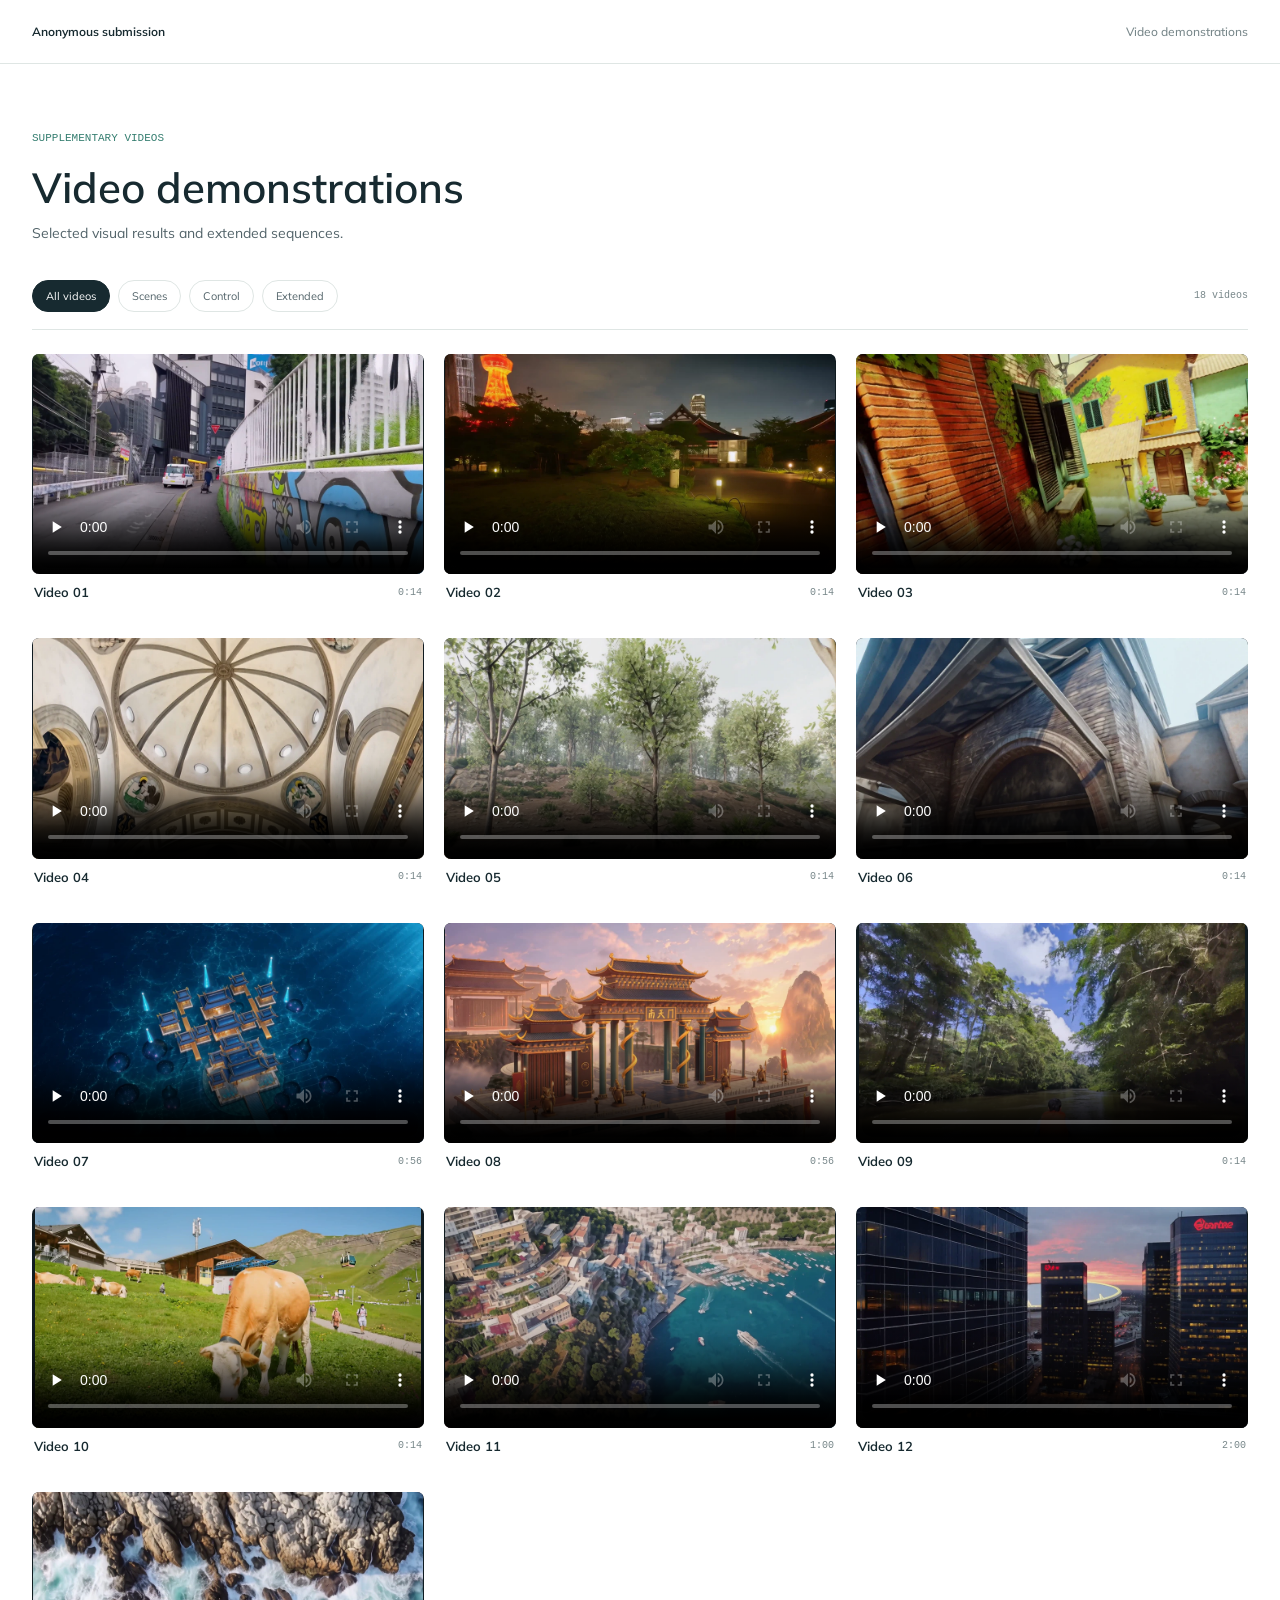
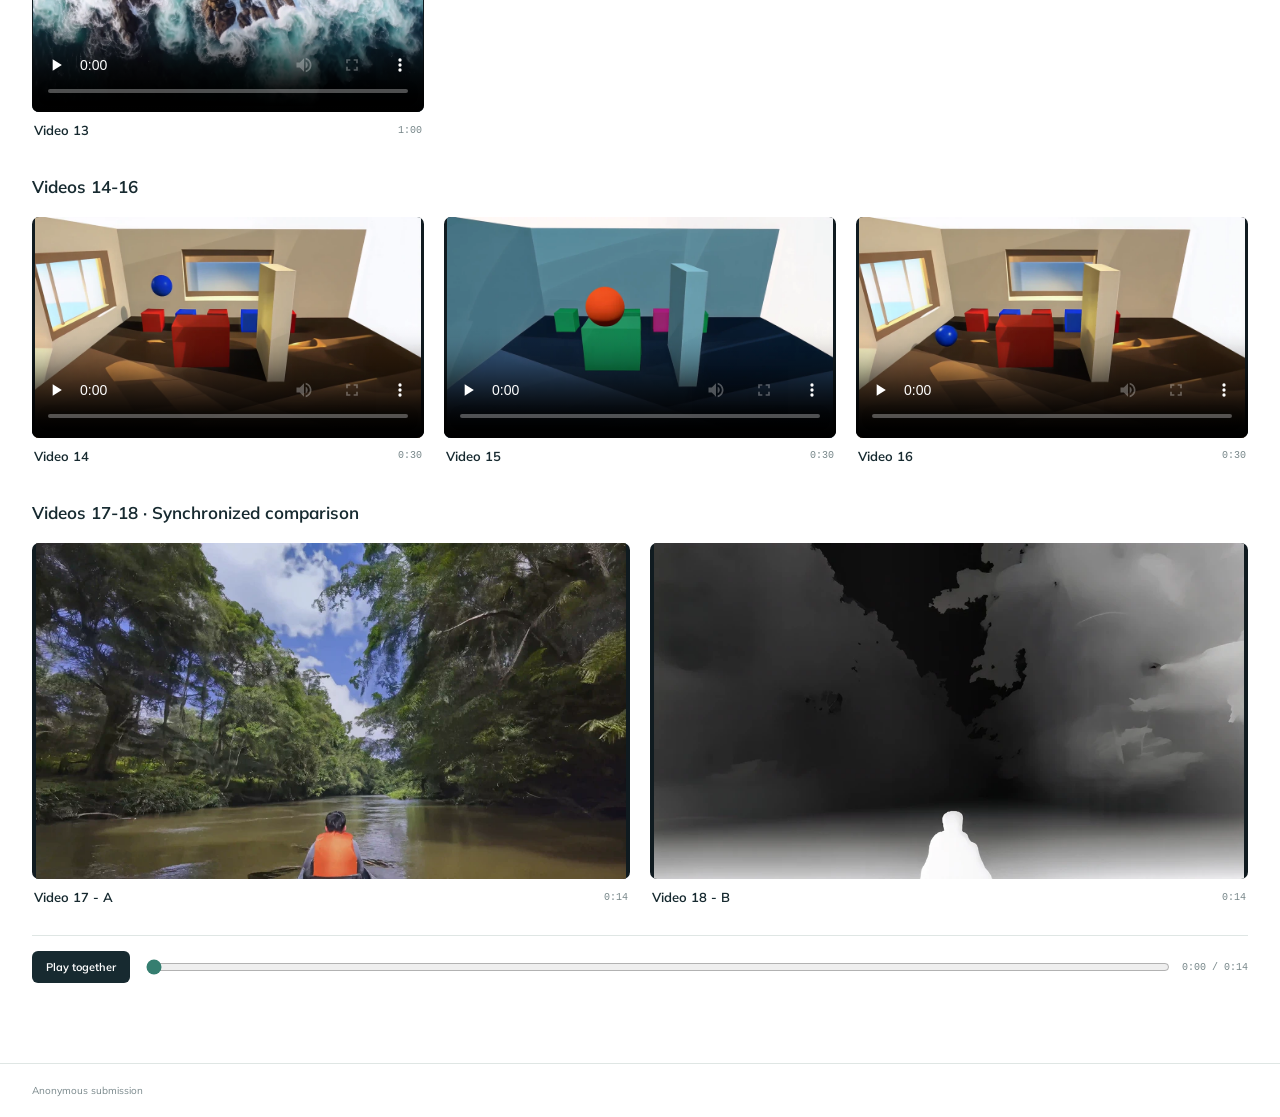
==== index.html @ d87bc10d "Add anonymous supplementary video page" ====
<!doctype html>
<html lang="en">
<head>
  <meta charset="utf-8">
  <meta name="viewport" content="width=device-width, initial-scale=1">
  <meta name="theme-color" content="#101b20">
  <meta name="description" content="Anonymous video demonstrations.">
  <meta property="og:title" content="Anonymous Video Demonstrations">
  <meta property="og:description" content="Video demonstrations.">
  <meta property="og:type" content="website">
  <meta name="robots" content="noindex, nofollow">
  <title>Anonymous Video Demonstrations</title>
  <link rel="stylesheet" href="anonymous.css">
  <script src="anonymous-media.js" defer></script>
  <script src="anonymous.js" defer></script>
</head>
<body class="anonymous-page">
  <header class="anonymous-header"><div class="anonymous-container"><span>Anonymous submission</span><span>Video demonstrations</span></div></header>
  <main class="anonymous-container">
    <section class="anonymous-intro" aria-labelledby="anonymous-title">
      <p class="eyebrow">Supplementary videos</p>
      <h1 id="anonymous-title">Video demonstrations</h1>
      <p>Selected visual results and extended sequences.</p>
    </section>
    <div class="anonymous-toolbar"><div class="anonymous-filters" role="group" aria-label="Filter videos">
      <button class="anonymous-filter active" data-filter="all" aria-pressed="true">All videos</button>
      <button class="anonymous-filter" data-filter="scenes" aria-pressed="false">Scenes</button>
      <button class="anonymous-filter" data-filter="control" aria-pressed="false">Control</button>
      <button class="anonymous-filter" data-filter="extended" aria-pressed="false">Extended</button>
    </div><span id="anonymous-count" aria-live="polite"></span></div>
    <section class="anonymous-grid" id="anonymous-grid" aria-label="Video demonstrations"></section>
  </main>
  <footer class="anonymous-footer"><div class="anonymous-container">Anonymous submission</div></footer>
</body>
</html>
---- anonymous.css ----
@font-face{font-family:PageSans;src:url("assets/fonts/mulish-latin.woff2") format("woff2");font-weight:400 900;font-display:swap}
:root{font-family:PageSans,"Segoe UI",sans-serif;color:#172a30;background:#fff;font-synthesis:none;--ink:#172a30;--body:#526369;--muted:#78878a;--line:#dfe6e4;--teal:#357e70;--night:#101b20}
*{box-sizing:border-box}html{scroll-behavior:smooth}body{margin:0;-webkit-font-smoothing:antialiased}button,input{font:inherit}button{cursor:pointer}button:focus-visible,input:focus-visible,video:focus-visible{outline:3px solid #3f9b8b;outline-offset:3px}[hidden]{display:none!important}
.anonymous-container{width:min(1280px,calc(100% - 64px));margin-inline:auto}.anonymous-header{height:64px;border-bottom:1px solid var(--line);display:flex;align-items:center;font-size:12px;font-weight:650}.anonymous-header .anonymous-container{display:flex;justify-content:space-between;gap:20px}.anonymous-header span:last-child{color:var(--muted);font-weight:500}.anonymous-intro{padding:66px 0 38px}.anonymous-intro>p:first-child{font:500 11px/1.5 ui-monospace,monospace;text-transform:uppercase;color:var(--teal);margin:0 0 17px}.anonymous-intro h1{font-size:42px;font-weight:600;line-height:1.15;margin:0}.anonymous-intro>p:last-child{color:var(--body);font-size:14px;margin:12px 0 0}.anonymous-toolbar{display:flex;align-items:center;justify-content:space-between;gap:20px;border-bottom:1px solid var(--line);padding-bottom:17px;margin-bottom:24px}.anonymous-filters{display:flex;gap:8px;flex-wrap:wrap}.anonymous-filter{padding:8px 13px;background:transparent;border:1px solid var(--line);border-radius:24px;color:var(--body);font-size:11px}.anonymous-filter.active{background:var(--ink);border-color:var(--ink);color:#fff}.anonymous-toolbar>span{font:10px ui-monospace,monospace;color:var(--muted);white-space:nowrap}
.anonymous-grid{display:grid;grid-template-columns:repeat(3,minmax(0,1fr));gap:28px 20px;padding-bottom:80px}.anonymous-video{min-width:0}.anonymous-video video{display:block;width:100%;aspect-ratio:16/9;object-fit:contain;background:var(--night);border-radius:7px}.anonymous-caption{display:flex;align-items:center;justify-content:space-between;gap:12px;padding:10px 2px}.anonymous-caption h2{font-size:13px;font-weight:650;margin:0}.anonymous-caption span,.anonymous-sync-time{font:10px ui-monospace,monospace;color:var(--muted)}.anonymous-group{grid-column:1/-1;display:grid;gap:20px}.anonymous-group-engine{grid-template-columns:repeat(3,minmax(0,1fr))}.anonymous-group-comparison{grid-template-columns:repeat(2,minmax(0,1fr))}.anonymous-group-title{grid-column:1/-1;font-size:17px;font-weight:650;margin:0}.anonymous-sync-controls{grid-column:1/-1;display:grid;grid-template-columns:auto minmax(120px,1fr) auto;align-items:center;gap:14px;border-top:1px solid var(--line);padding-top:15px}.anonymous-sync-toggle{background:var(--ink);color:#fff;border:0;border-radius:6px;padding:9px 14px;font-size:11px;font-weight:650}.anonymous-sync-controls input{width:100%;accent-color:var(--teal)}.anonymous-sync-time{white-space:nowrap}.anonymous-footer{border-top:1px solid var(--line);padding:20px 0;color:var(--muted);font-size:10px}
@media(max-width:800px){.anonymous-grid{grid-template-columns:repeat(2,minmax(0,1fr))}}
@media(max-width:600px){.anonymous-container{width:calc(100% - 40px)}.anonymous-intro{padding:48px 0 28px}.anonymous-intro h1{font-size:34px}.anonymous-toolbar{align-items:flex-start;flex-direction:column;gap:12px}.anonymous-grid{grid-template-columns:1fr;gap:21px;padding-bottom:55px}.anonymous-group-engine,.anonymous-group-comparison{grid-template-columns:1fr;gap:21px}.anonymous-sync-controls{grid-template-columns:auto 1fr;gap:10px}.anonymous-sync-controls input{grid-column:1/-1;grid-row:2}.anonymous-sync-time{justify-self:end}.anonymous-header{font-size:10px}}
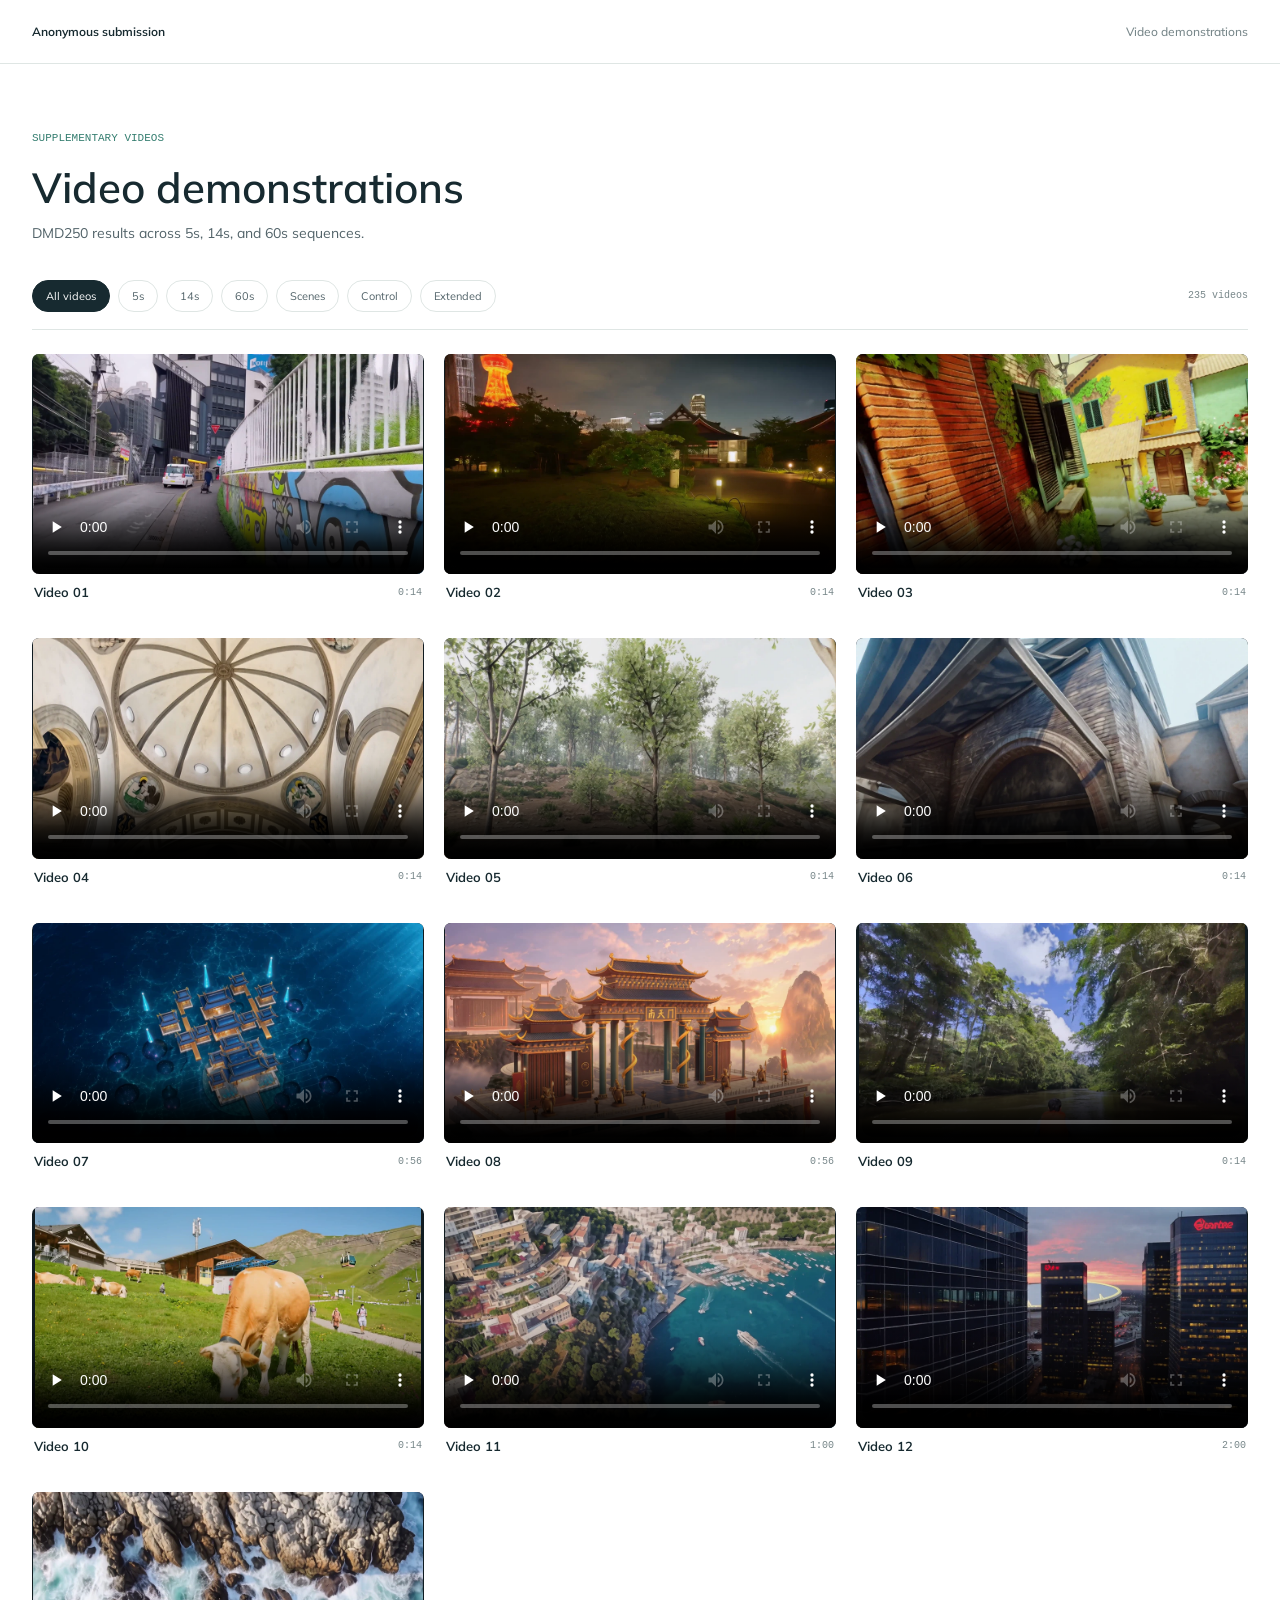
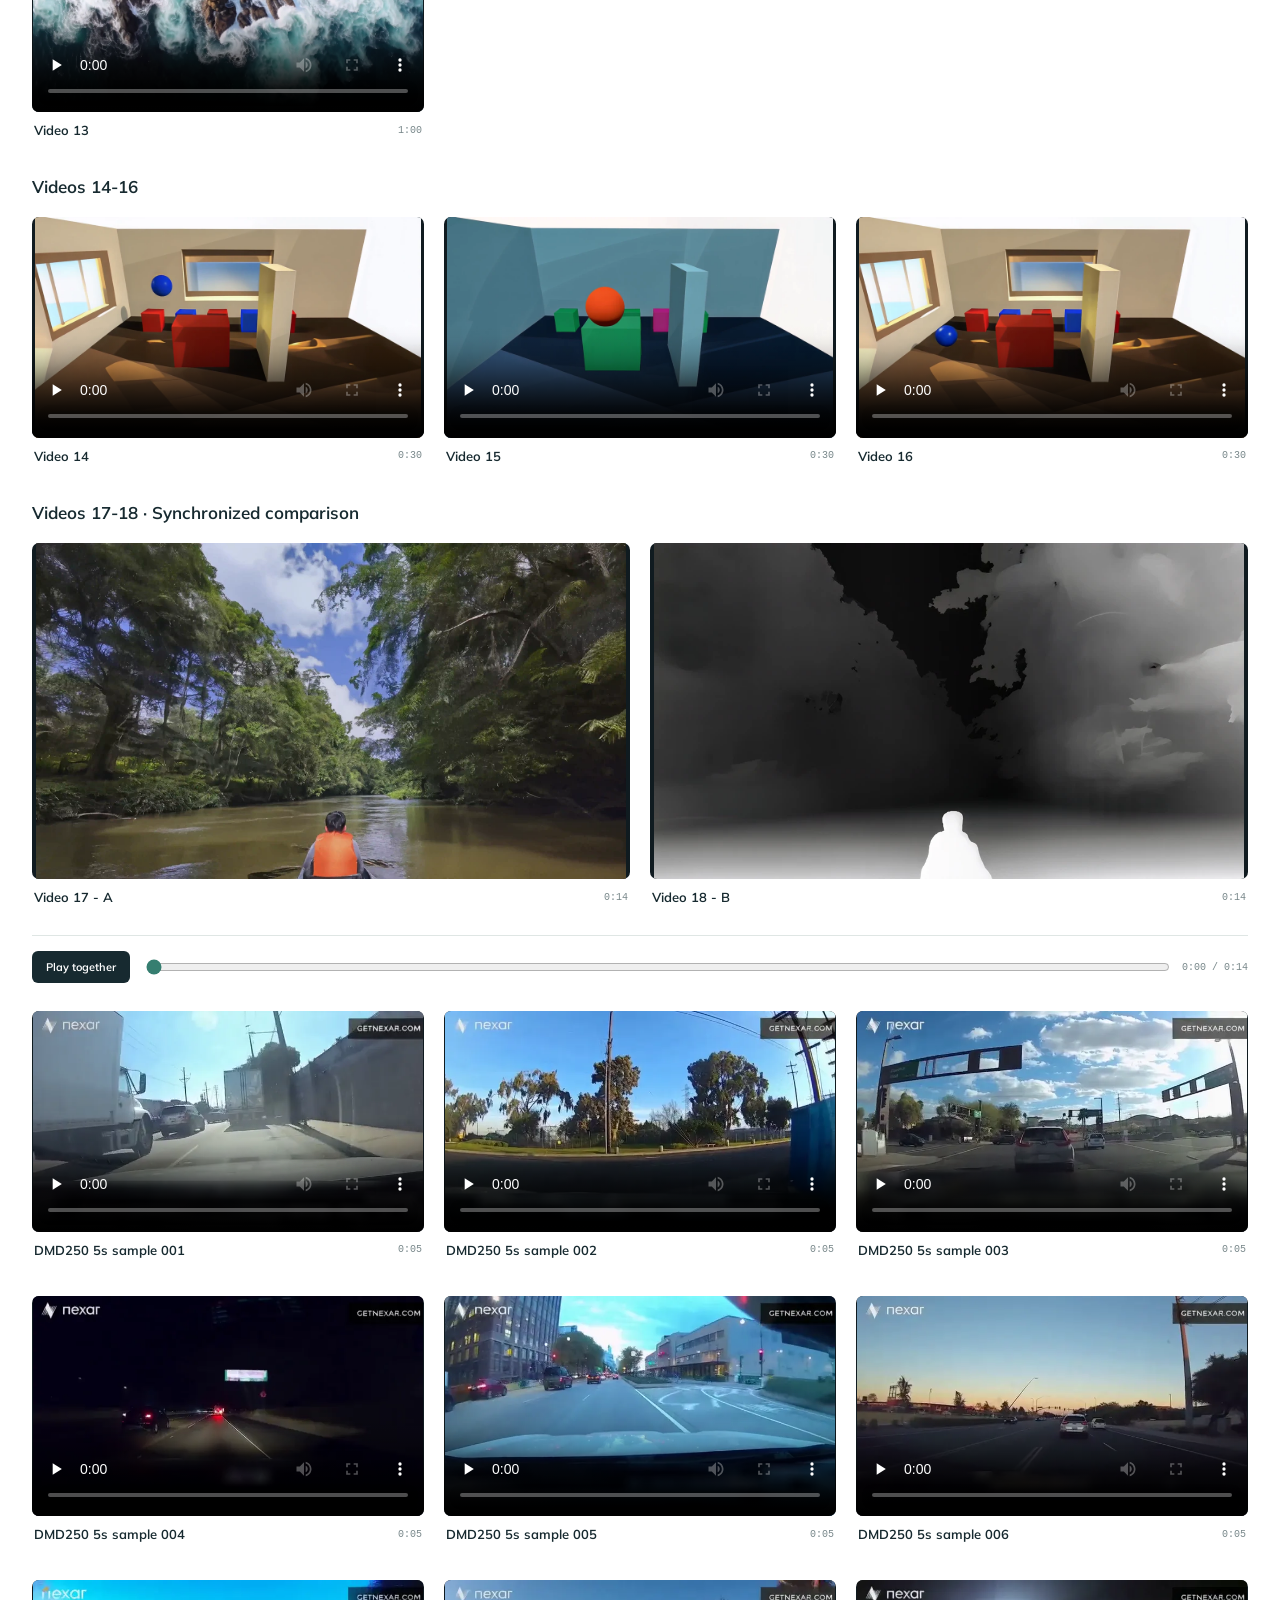
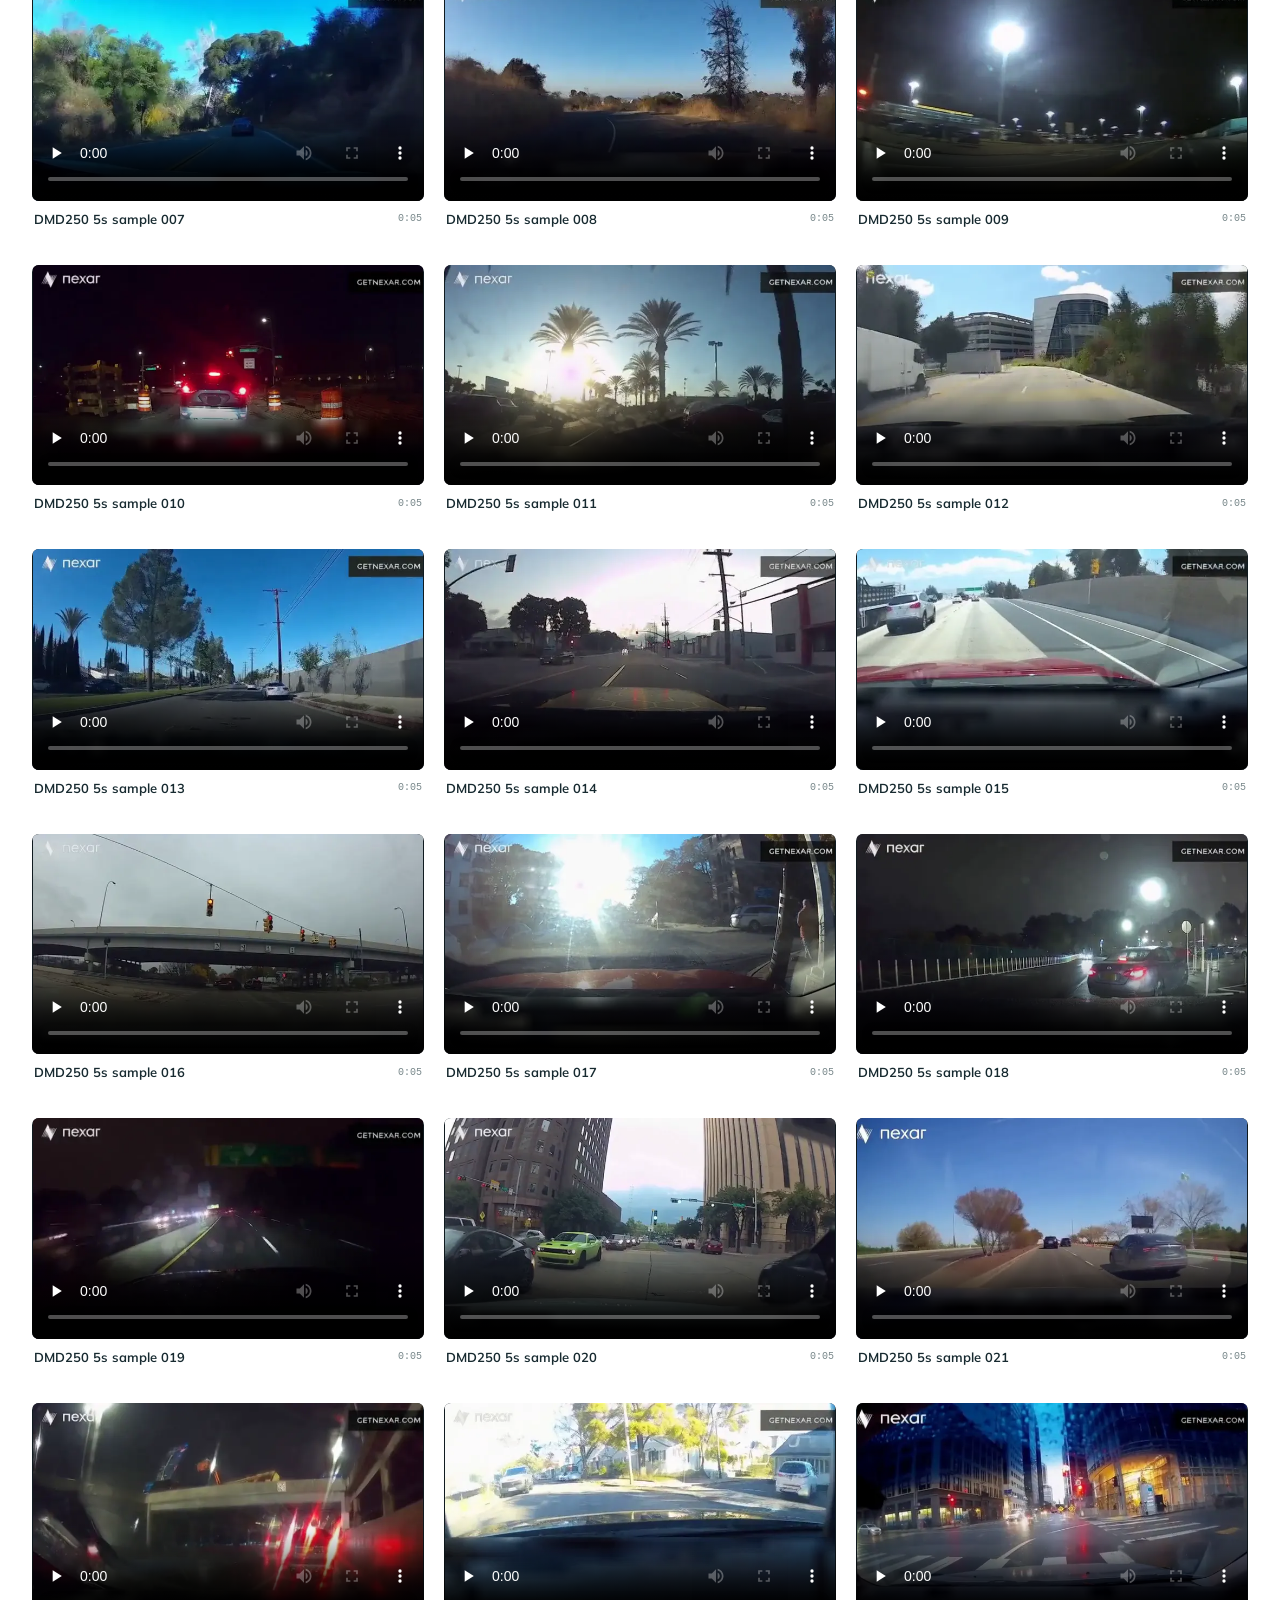
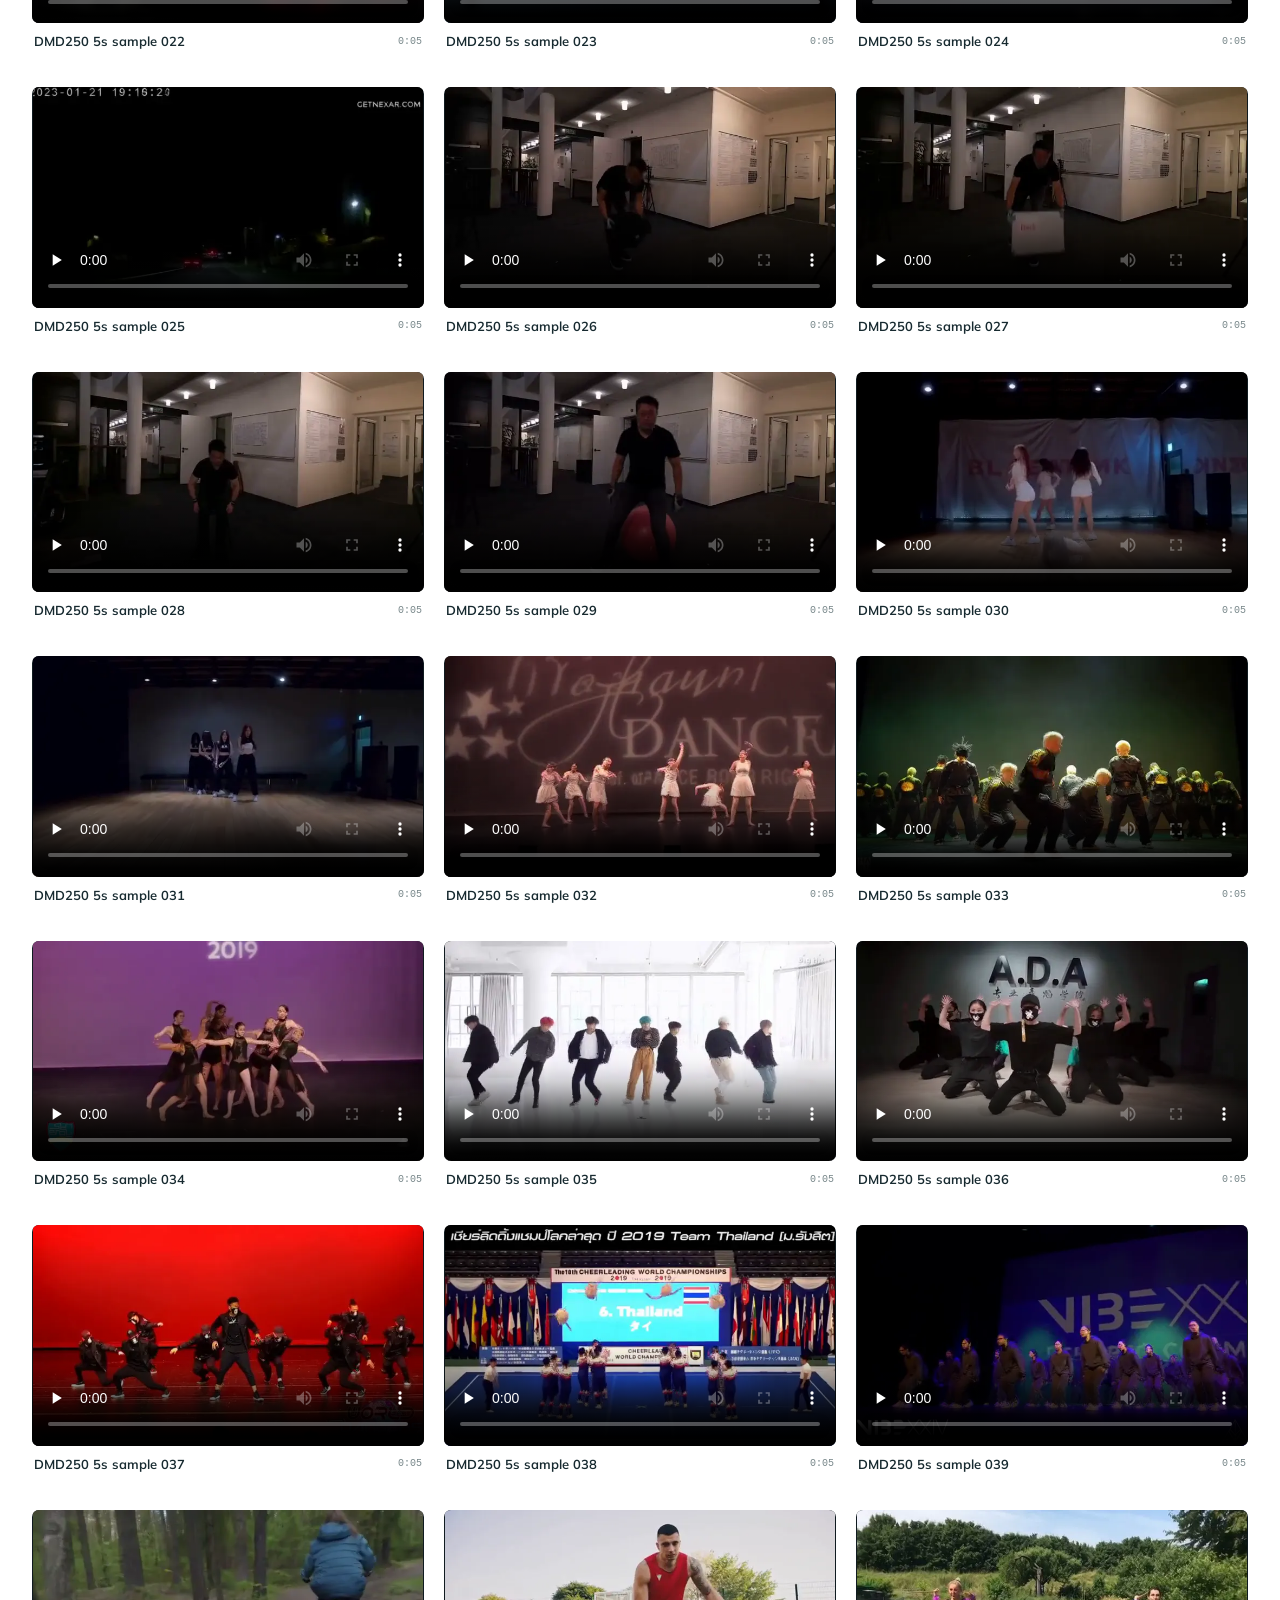
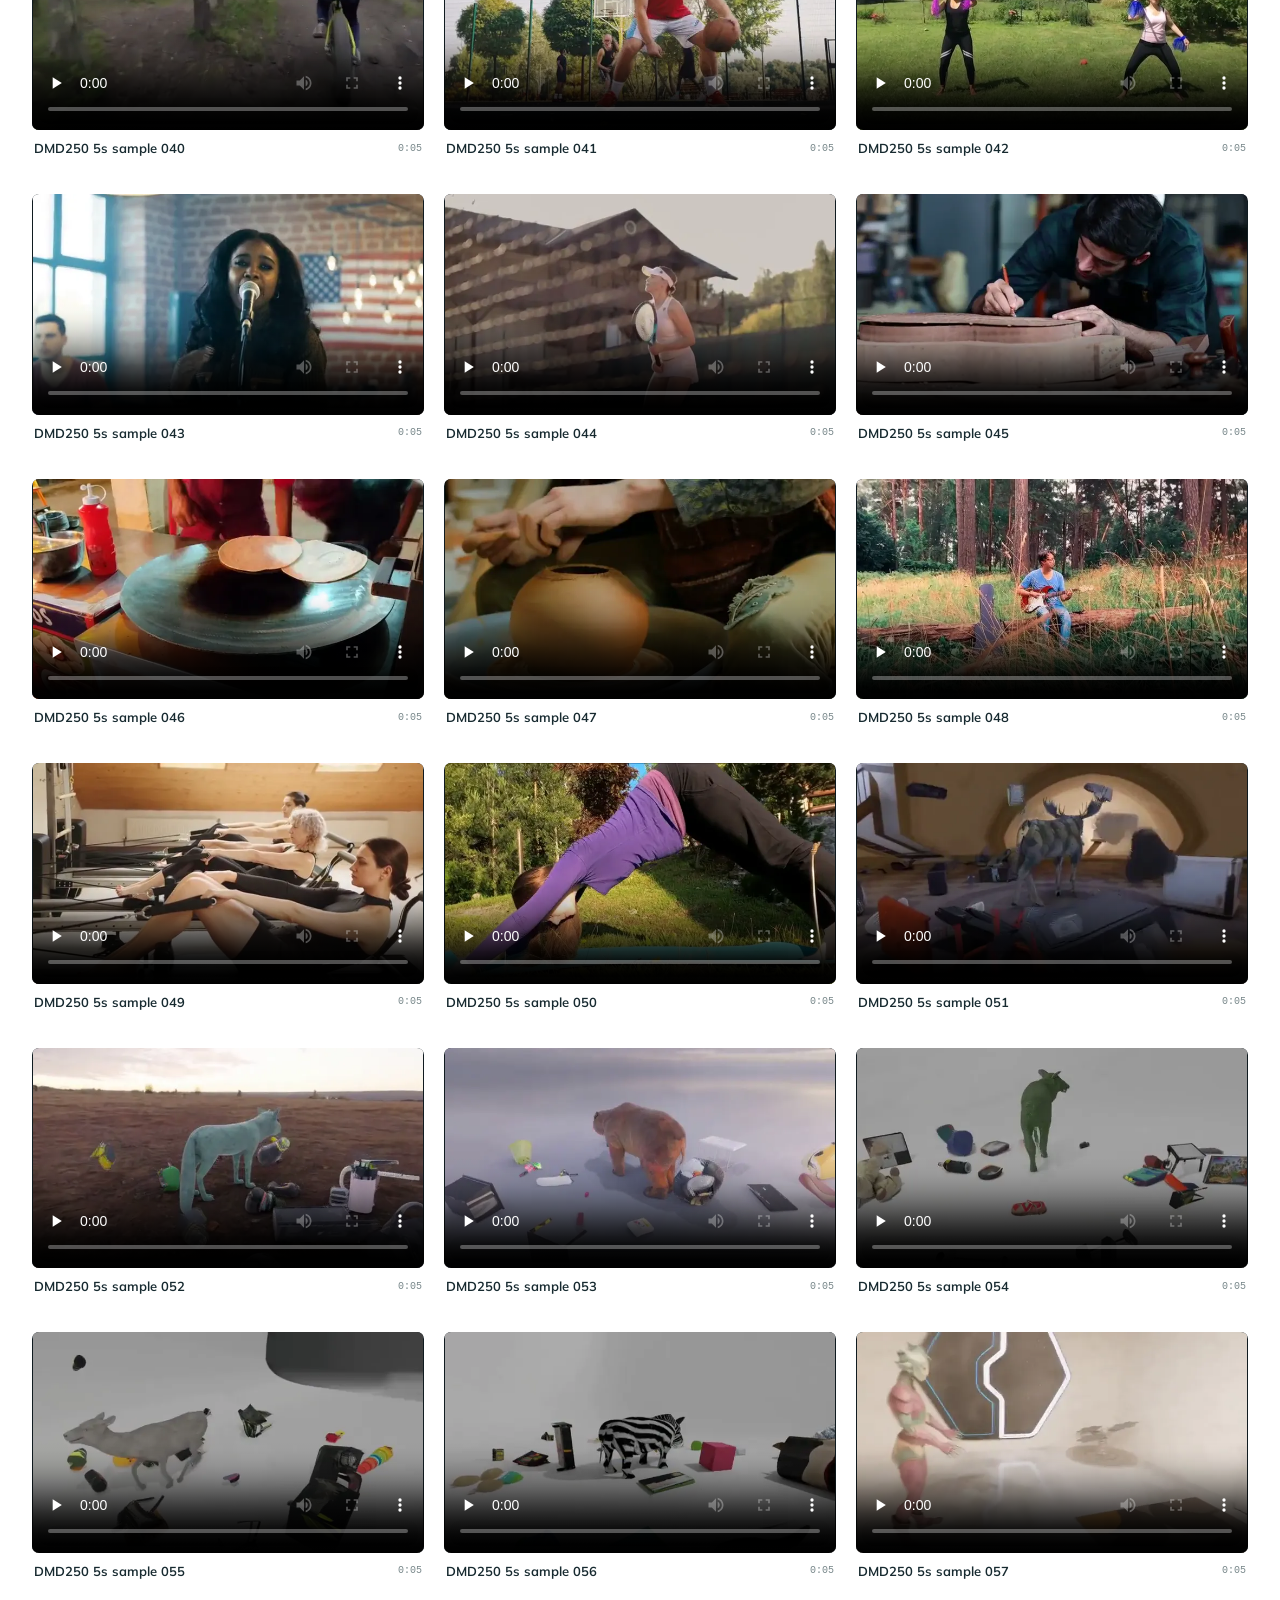
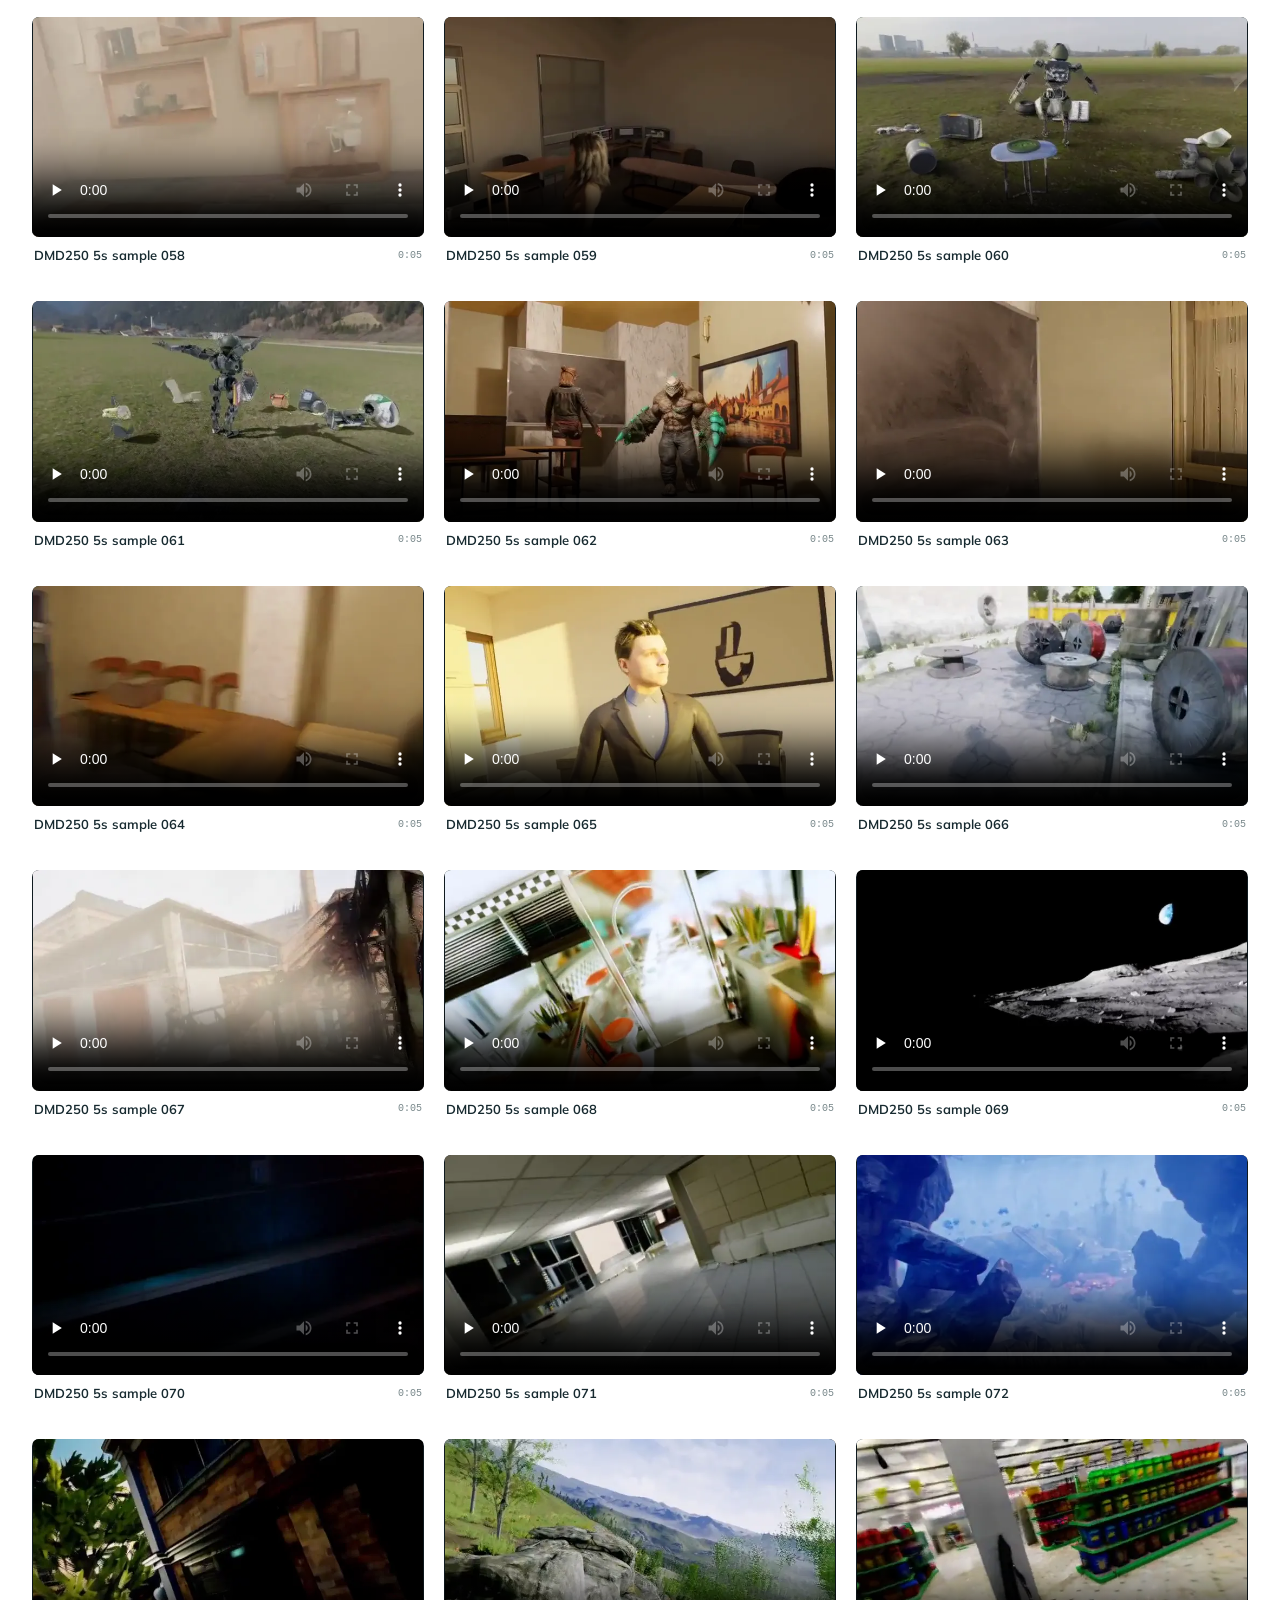
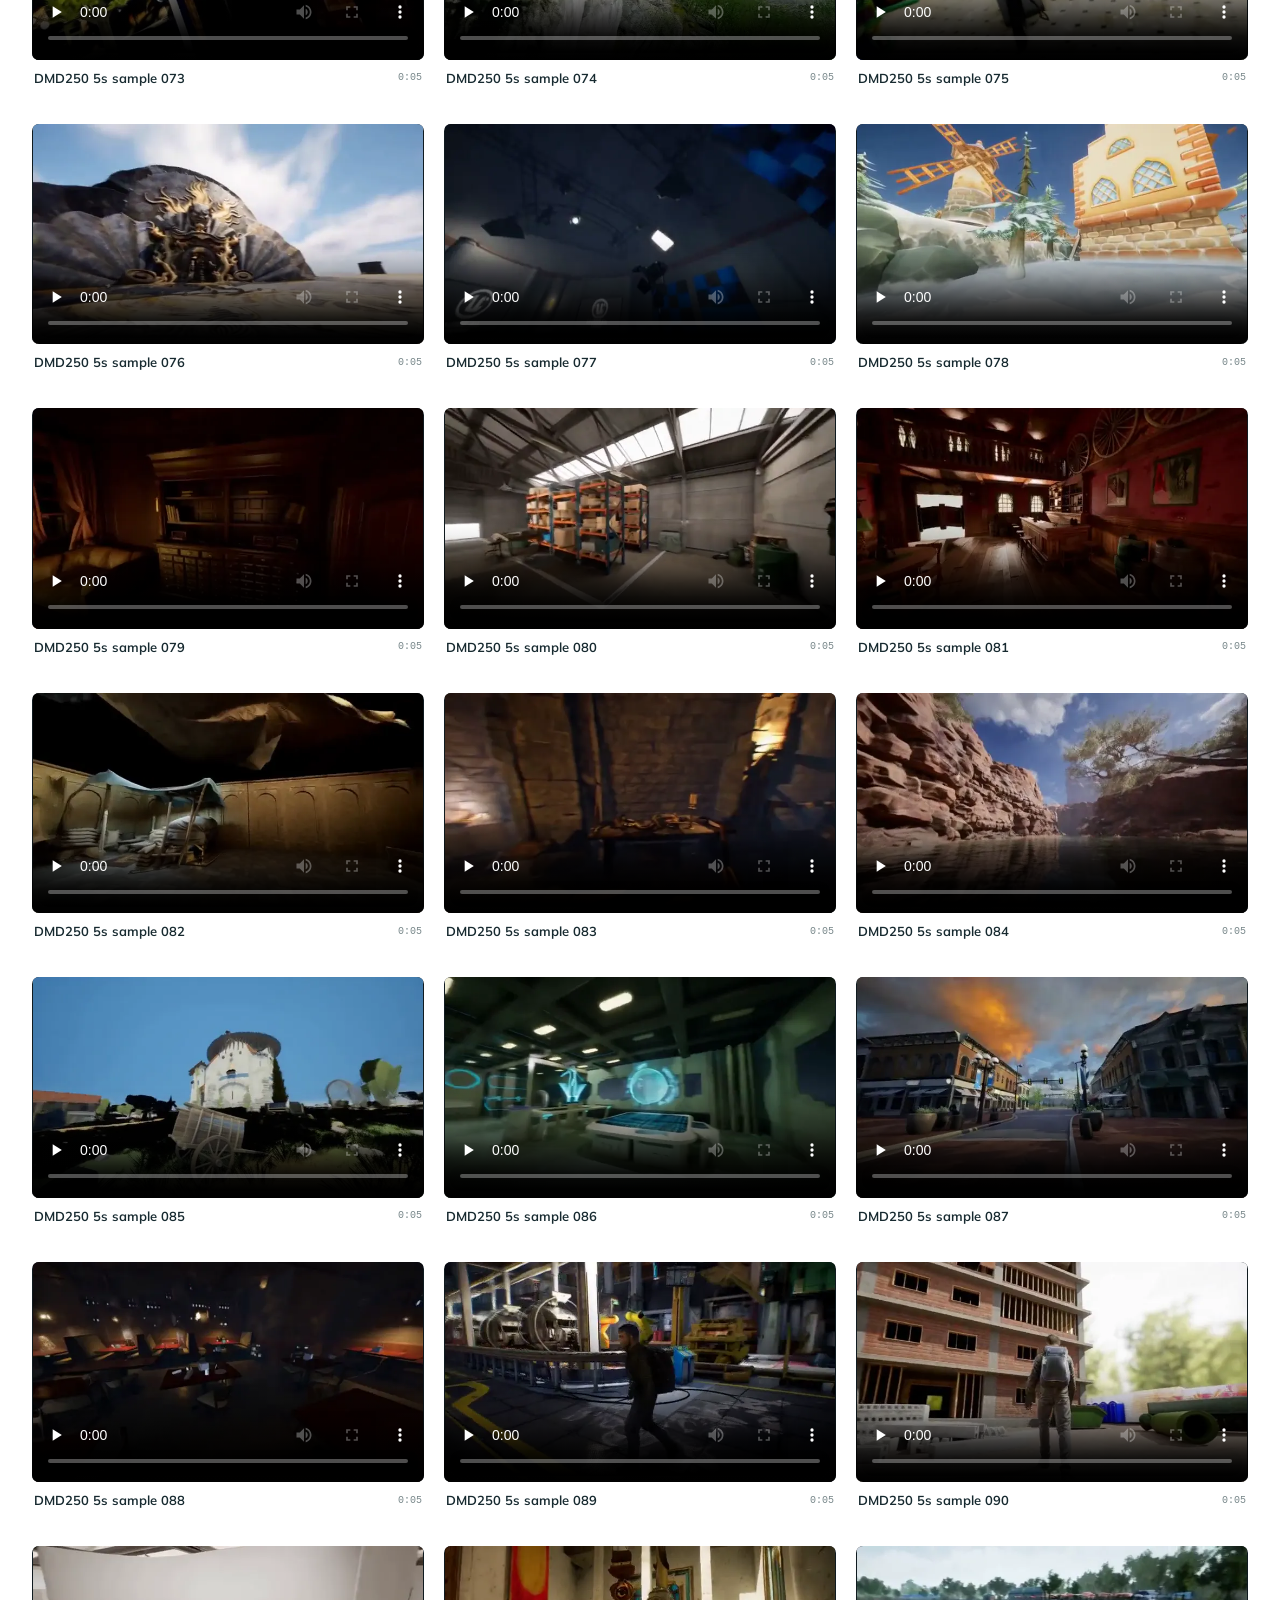
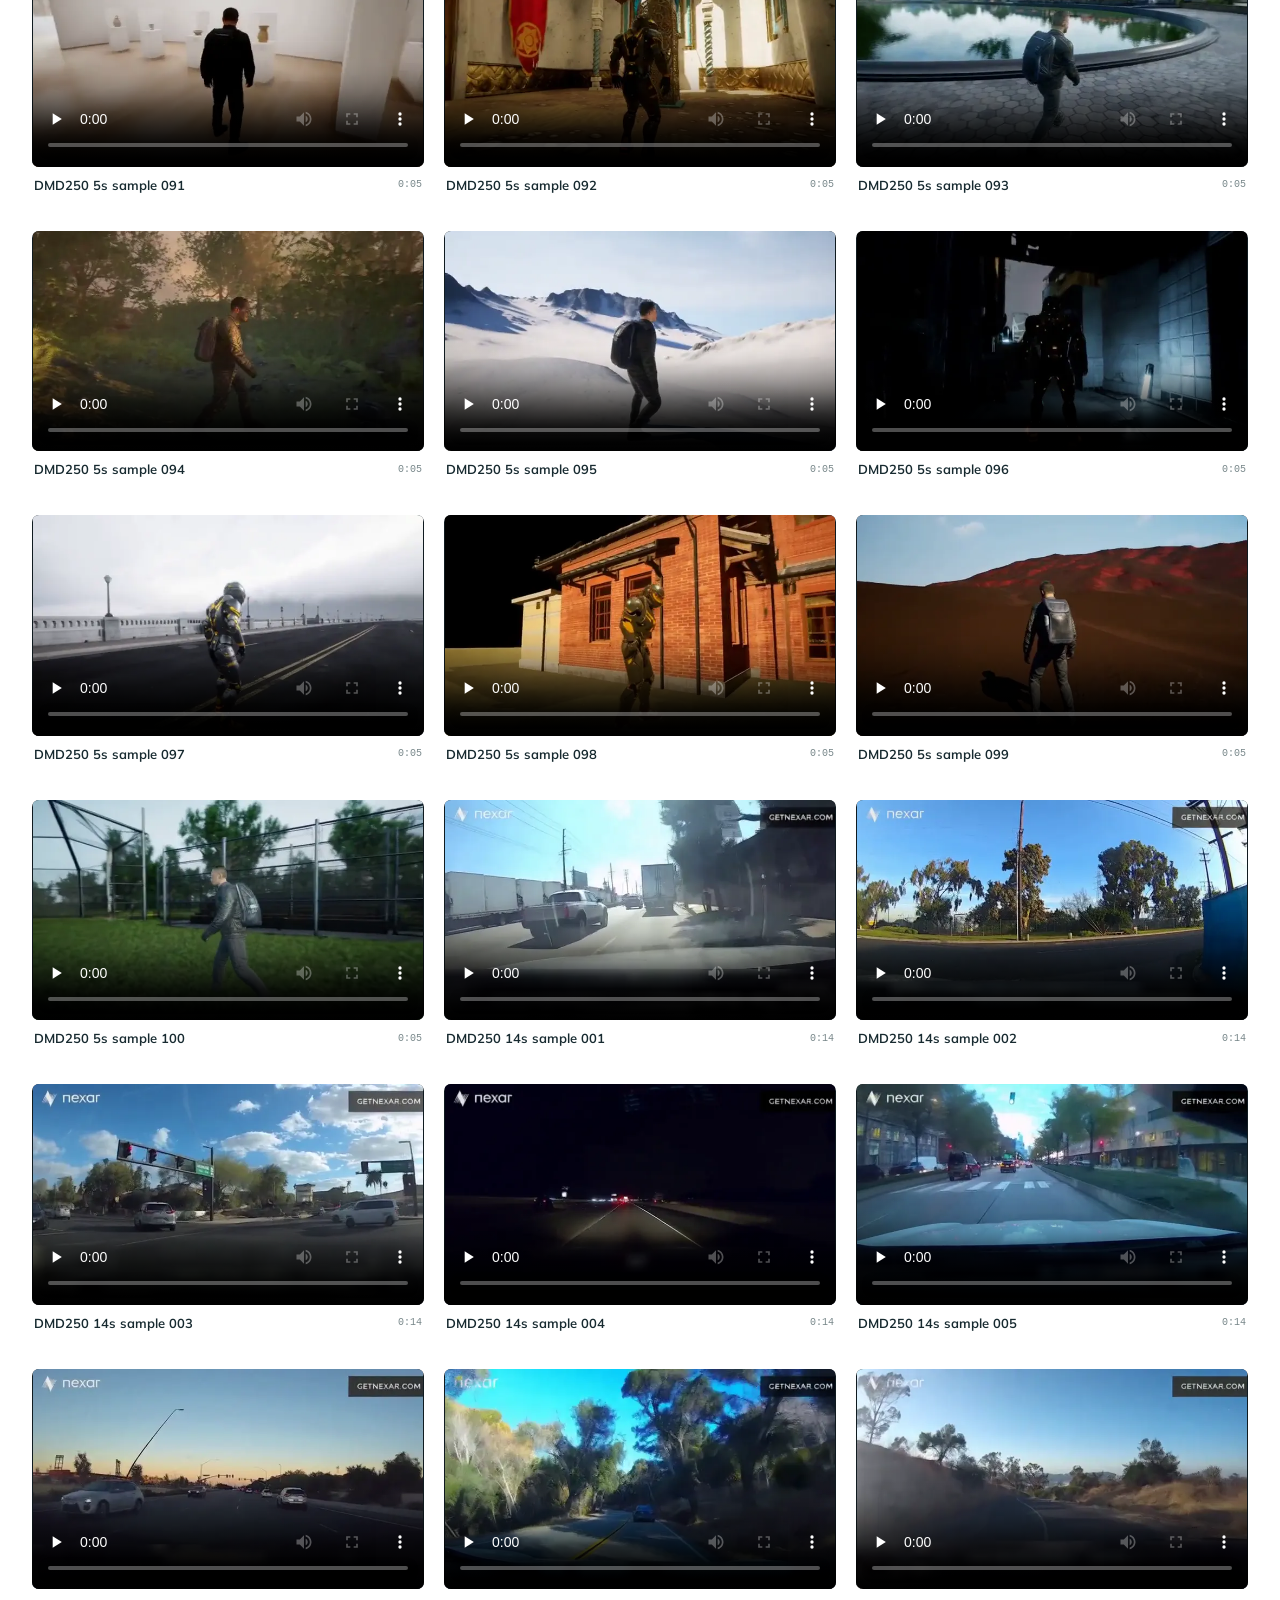
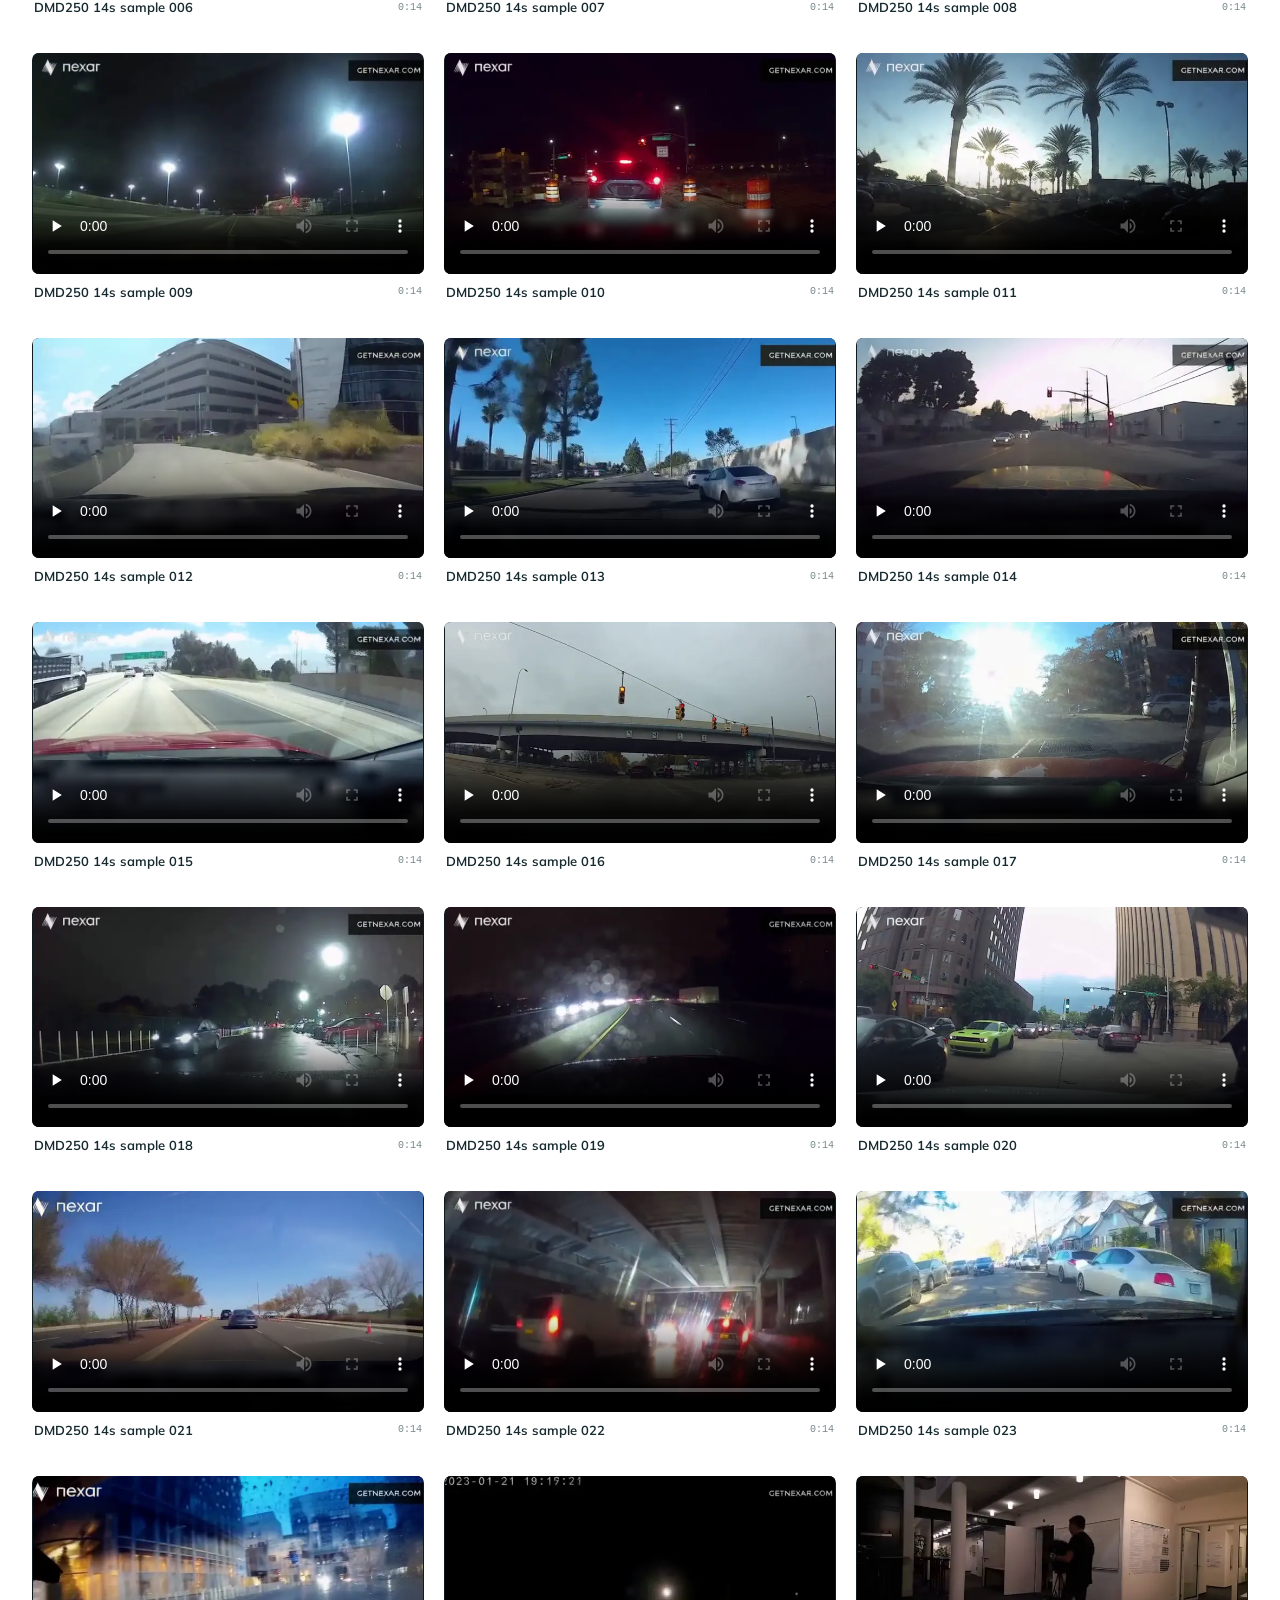
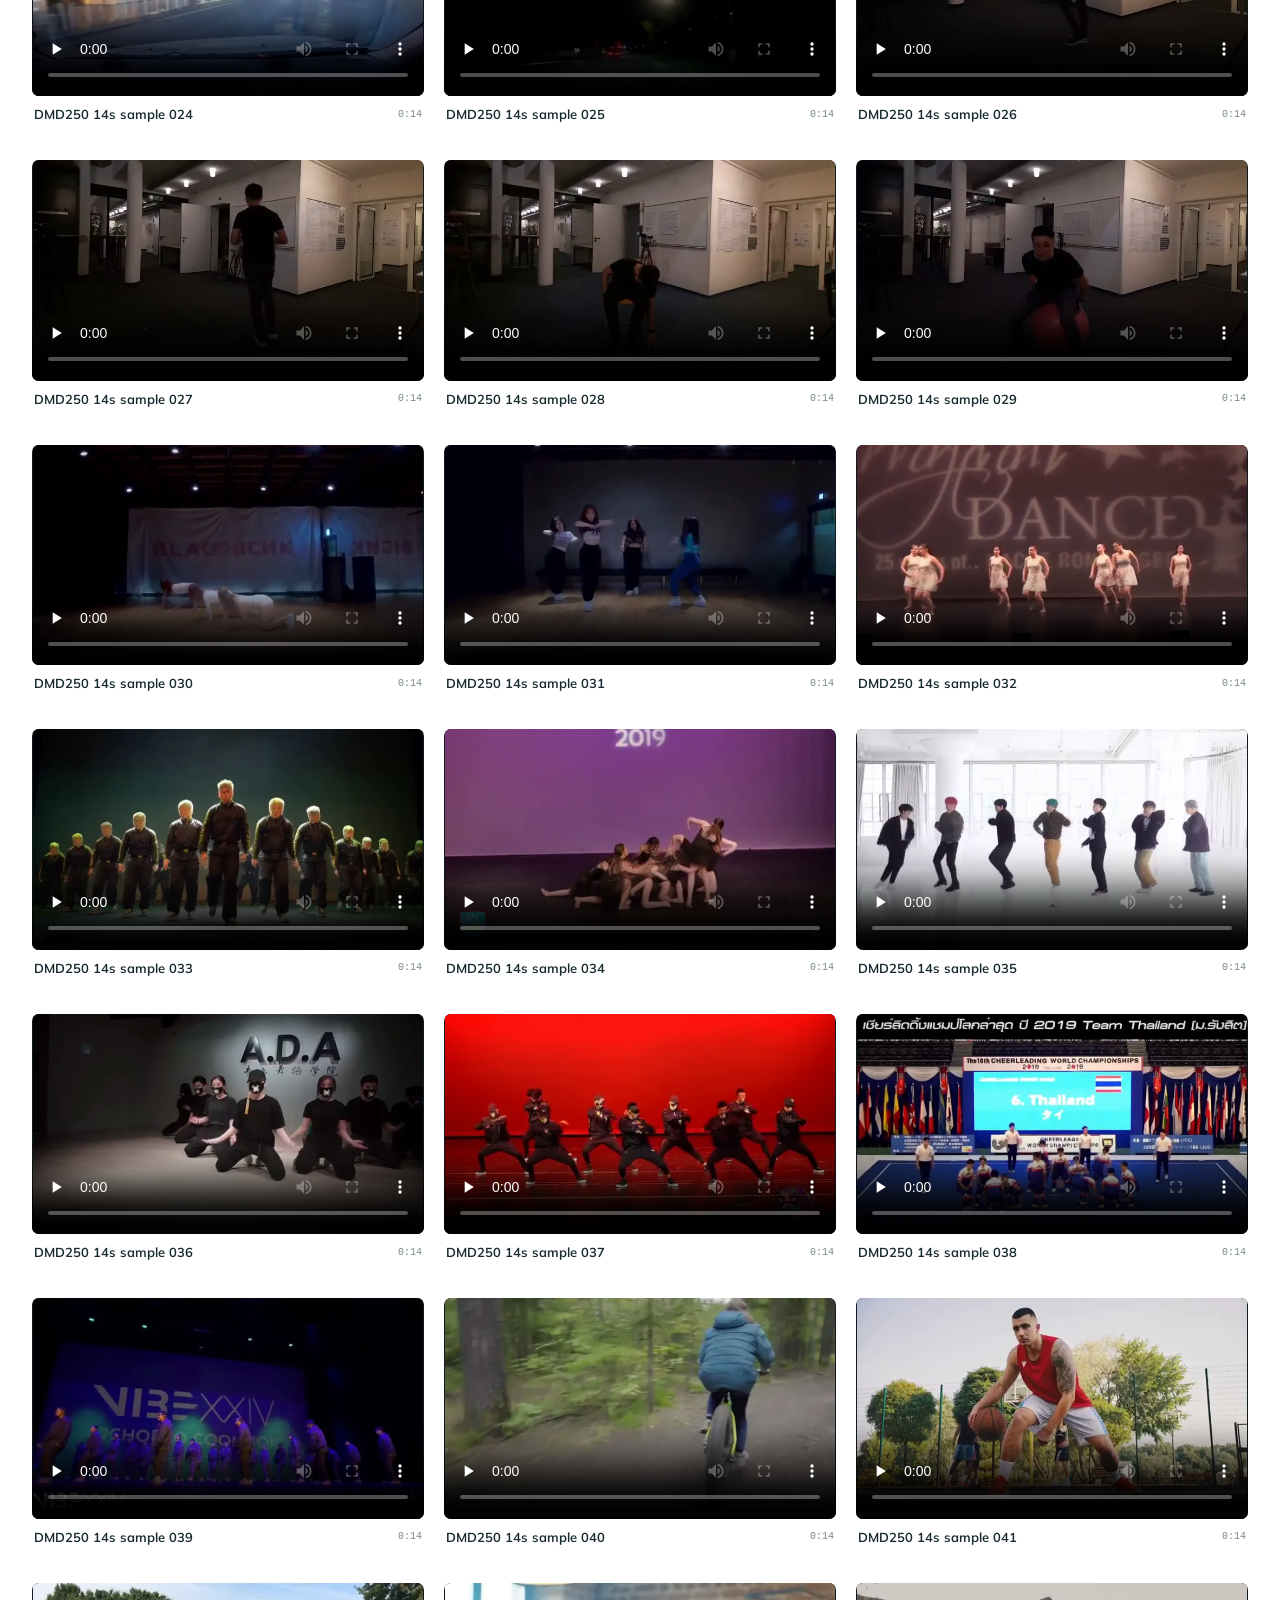
==== commit d50ece6f: "Add DMD250 results to anonymous gallery" ====
--- a/index.html
+++ b/index.html
@@ -4,14 +4,15 @@
   <meta charset="utf-8">
   <meta name="viewport" content="width=device-width, initial-scale=1">
   <meta name="theme-color" content="#101b20">
-  <meta name="description" content="Anonymous video demonstrations.">
+  <meta name="description" content="Anonymous DMD250 video results at 5, 14, and 60 seconds.">
   <meta property="og:title" content="Anonymous Video Demonstrations">
-  <meta property="og:description" content="Video demonstrations.">
+  <meta property="og:description" content="DMD250 results across short and long video sequences.">
   <meta property="og:type" content="website">
   <meta name="robots" content="noindex, nofollow">
   <title>Anonymous Video Demonstrations</title>
   <link rel="stylesheet" href="anonymous.css">
   <script src="anonymous-media.js" defer></script>
+  <script src="anonymous-dmd250-media.js" defer></script>
   <script src="anonymous.js" defer></script>
 </head>
 <body class="anonymous-page">
@@ -20,10 +21,13 @@
     <section class="anonymous-intro" aria-labelledby="anonymous-title">
       <p class="eyebrow">Supplementary videos</p>
       <h1 id="anonymous-title">Video demonstrations</h1>
-      <p>Selected visual results and extended sequences.</p>
+      <p>DMD250 results across 5s, 14s, and 60s sequences.</p>
     </section>
     <div class="anonymous-toolbar"><div class="anonymous-filters" role="group" aria-label="Filter videos">
       <button class="anonymous-filter active" data-filter="all" aria-pressed="true">All videos</button>
+      <button class="anonymous-filter" data-filter="5s" aria-pressed="false">5s</button>
+      <button class="anonymous-filter" data-filter="14s" aria-pressed="false">14s</button>
+      <button class="anonymous-filter" data-filter="60s" aria-pressed="false">60s</button>
       <button class="anonymous-filter" data-filter="scenes" aria-pressed="false">Scenes</button>
       <button class="anonymous-filter" data-filter="control" aria-pressed="false">Control</button>
       <button class="anonymous-filter" data-filter="extended" aria-pressed="false">Extended</button>
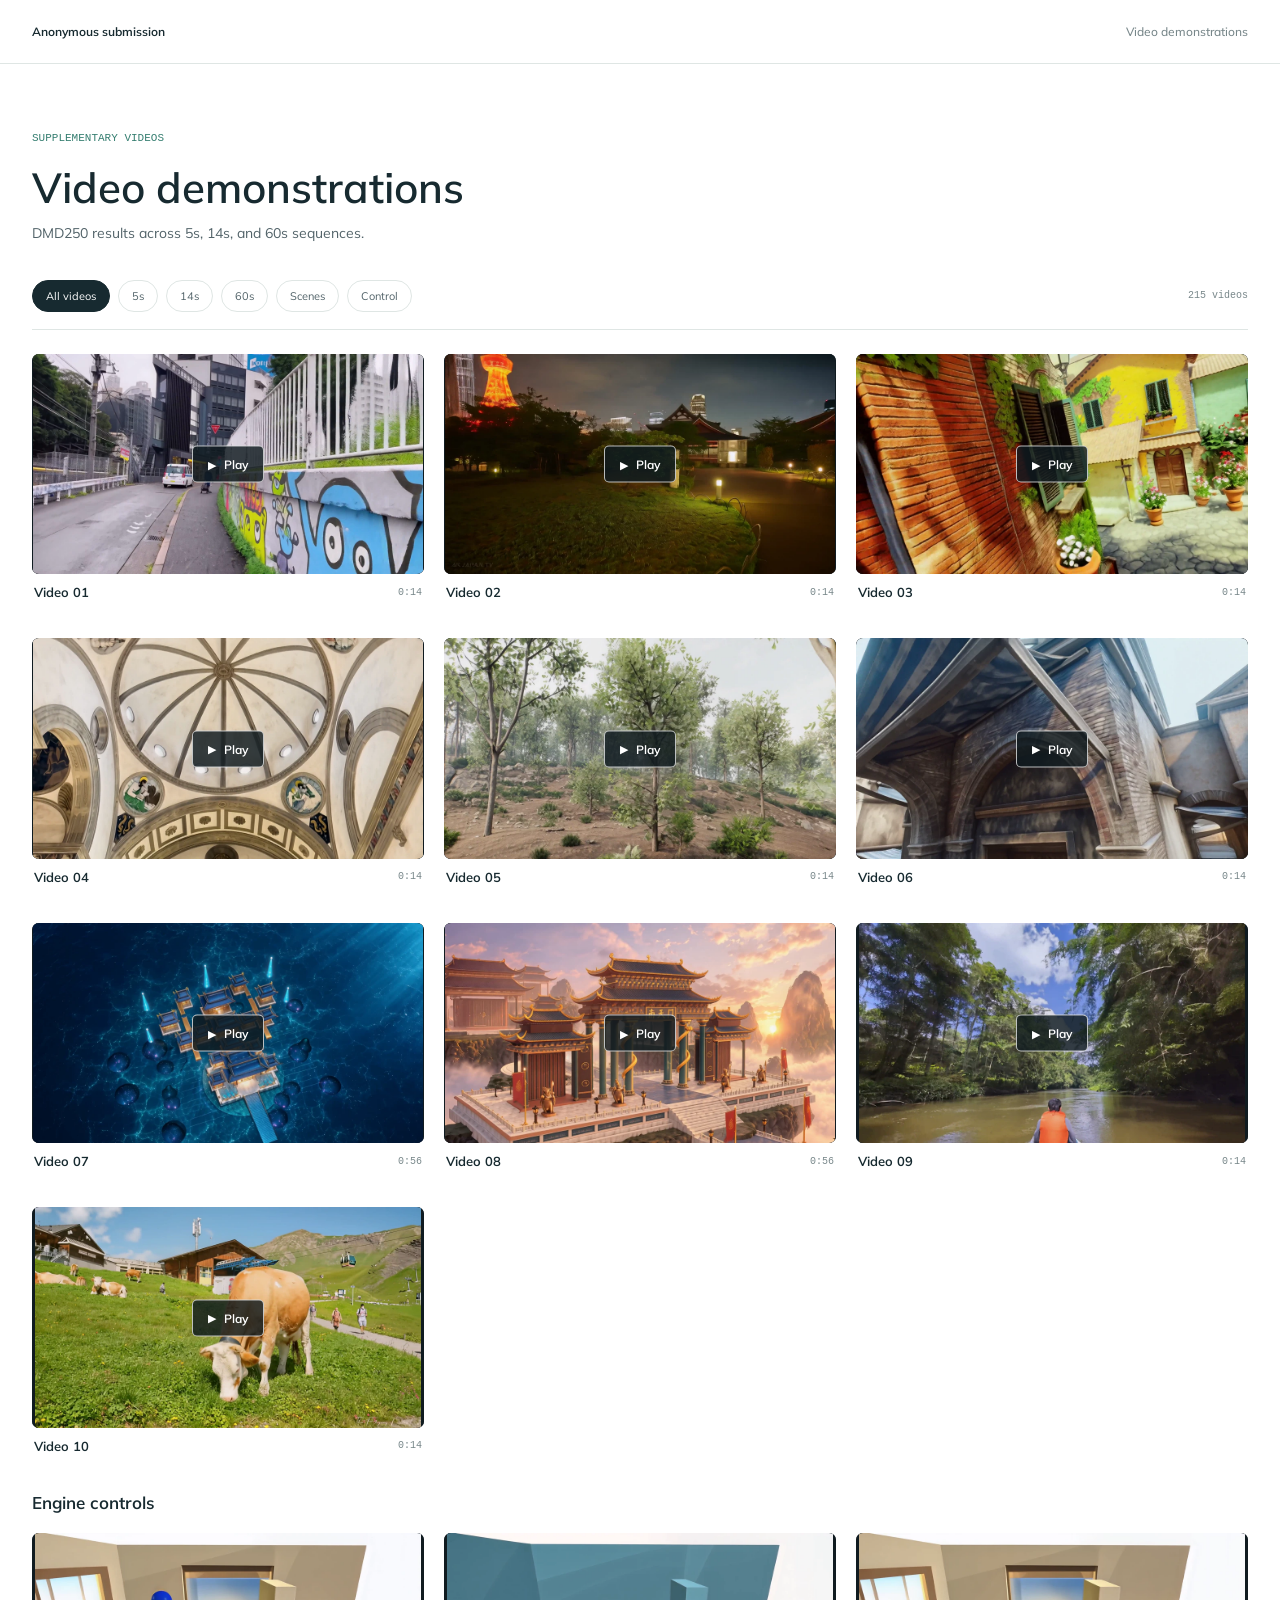
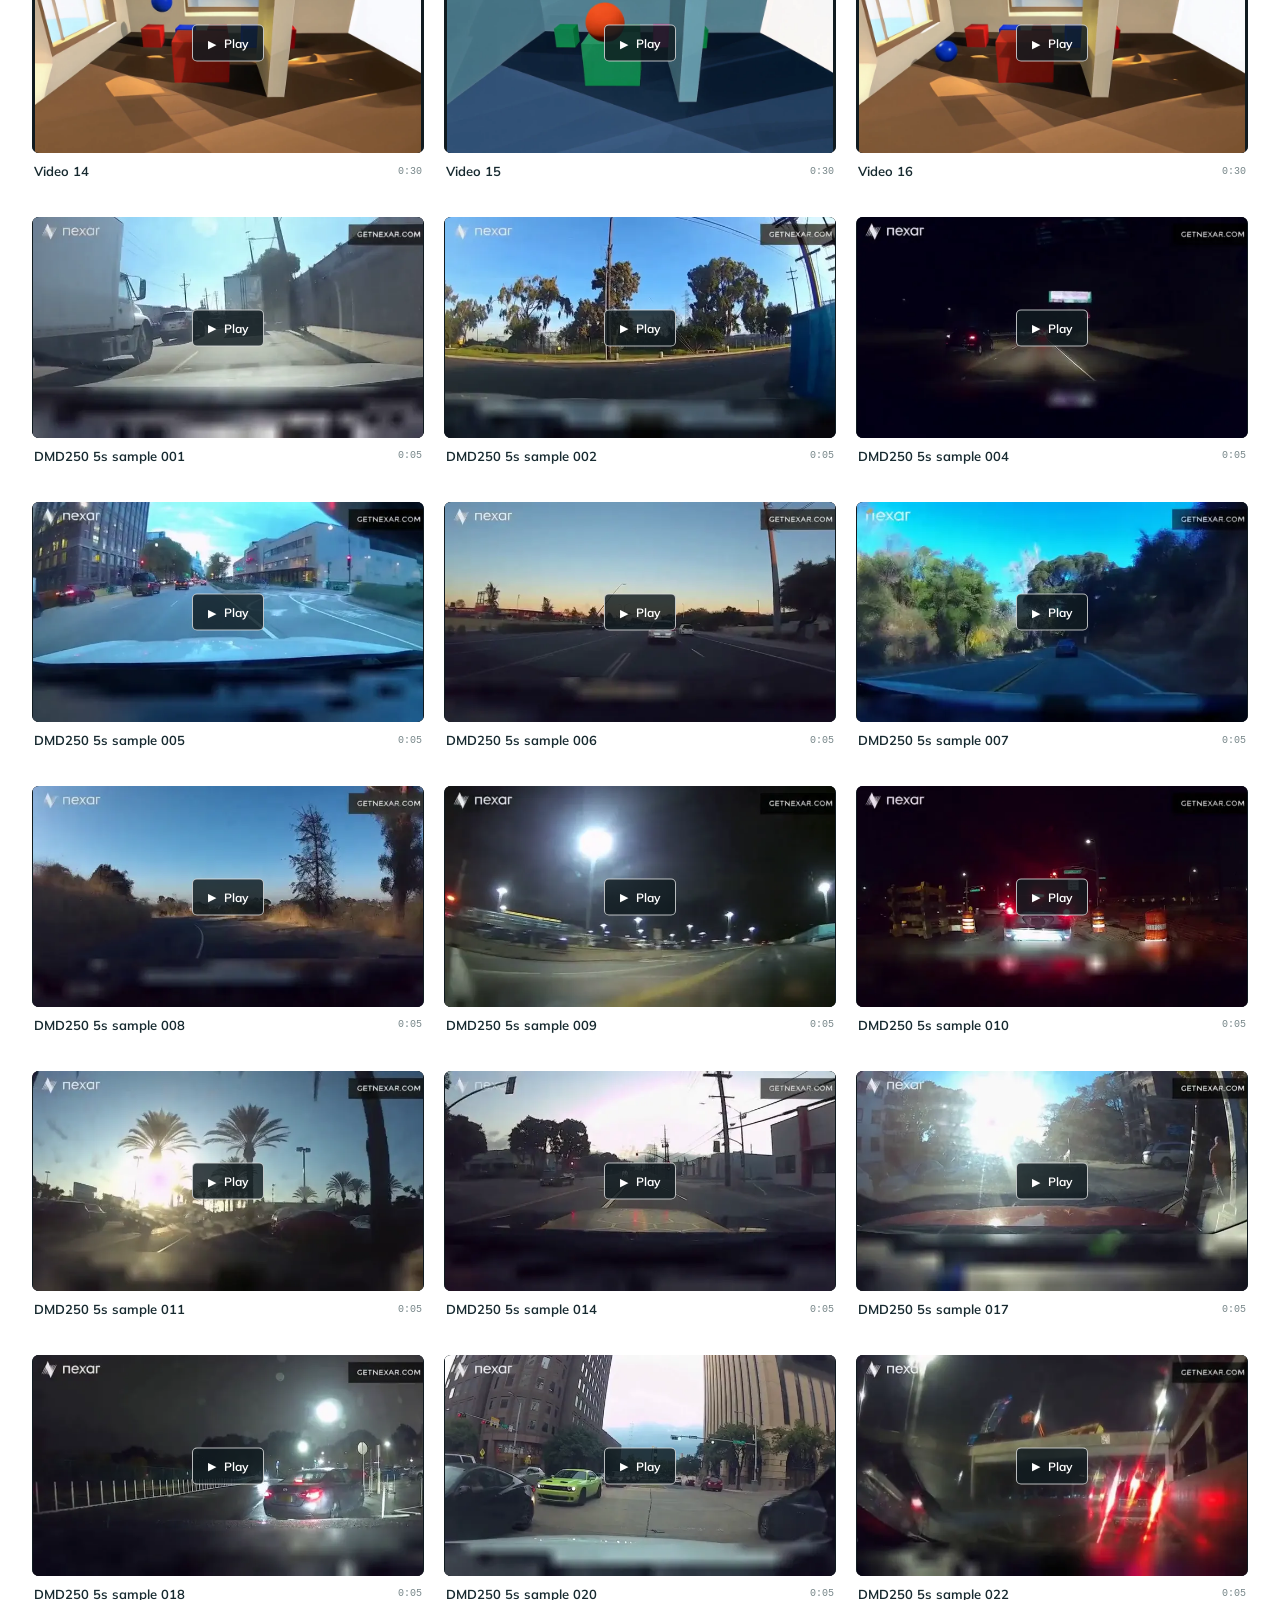
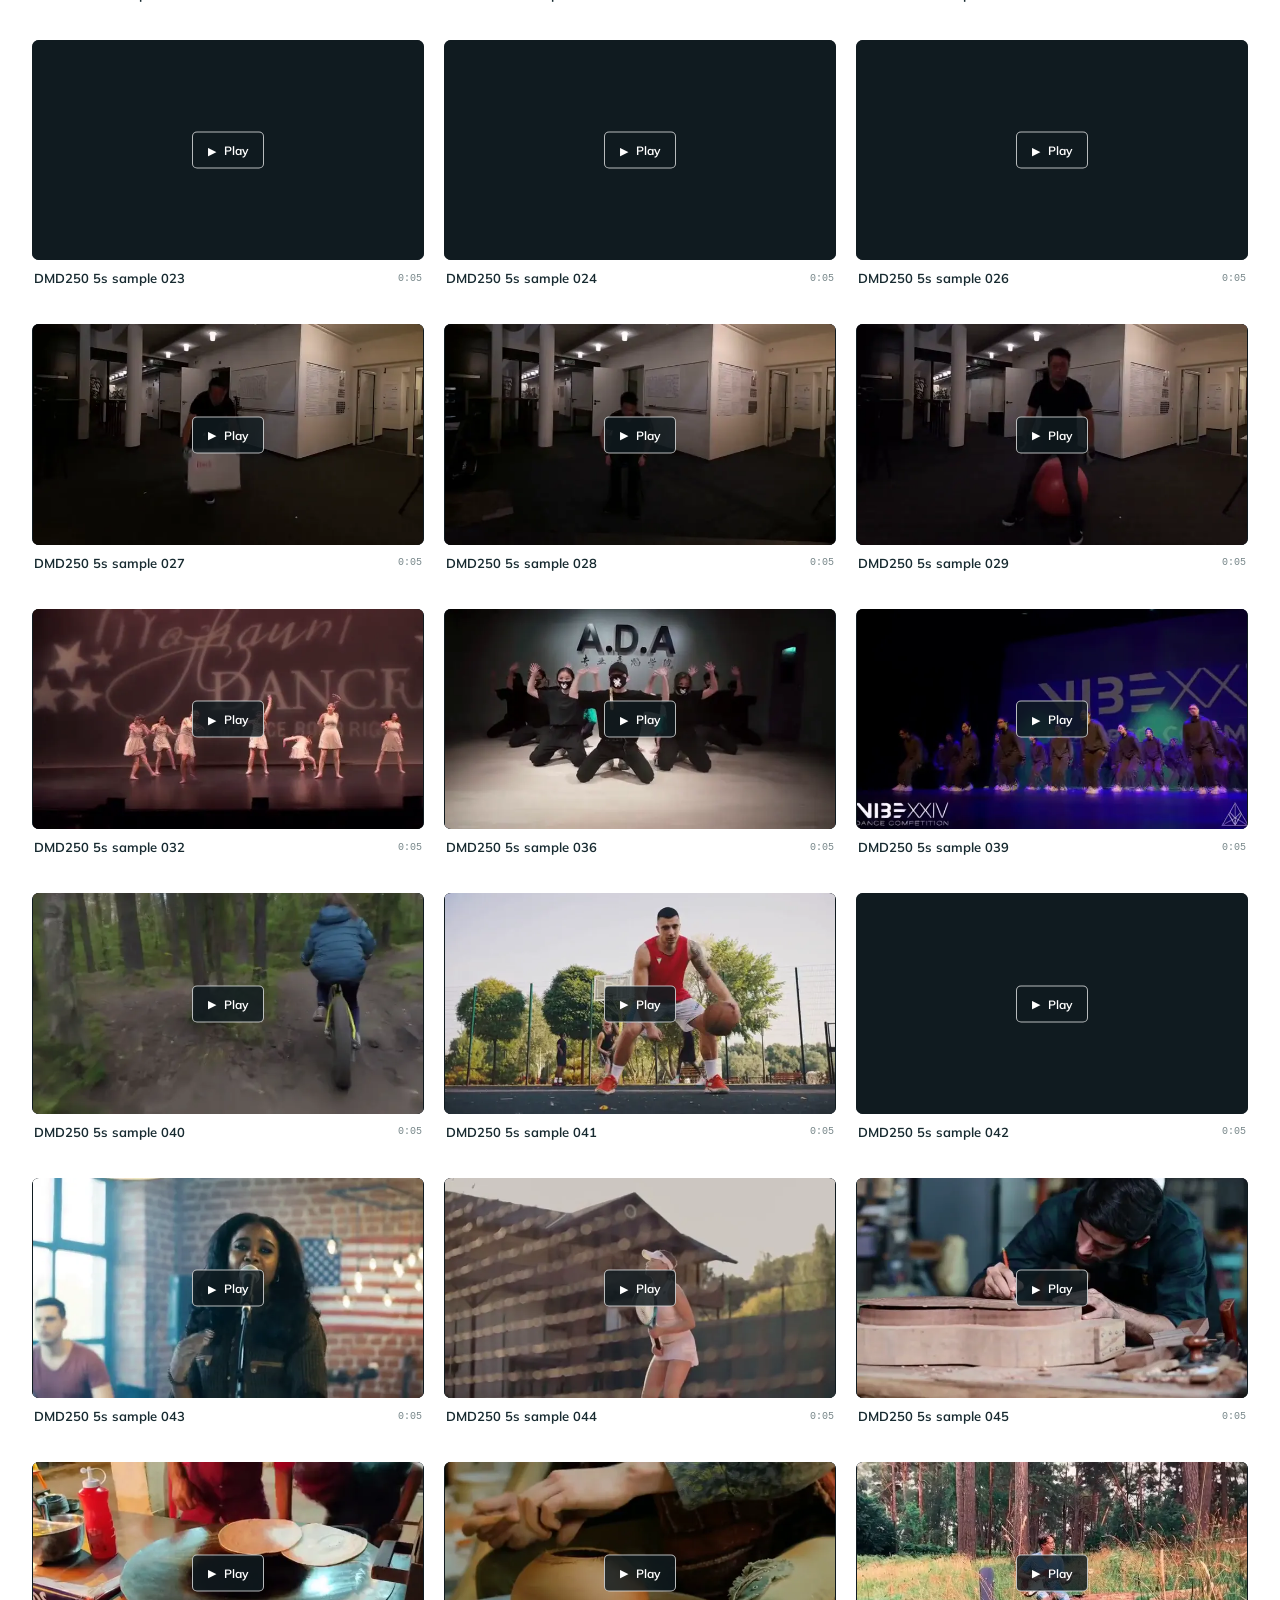
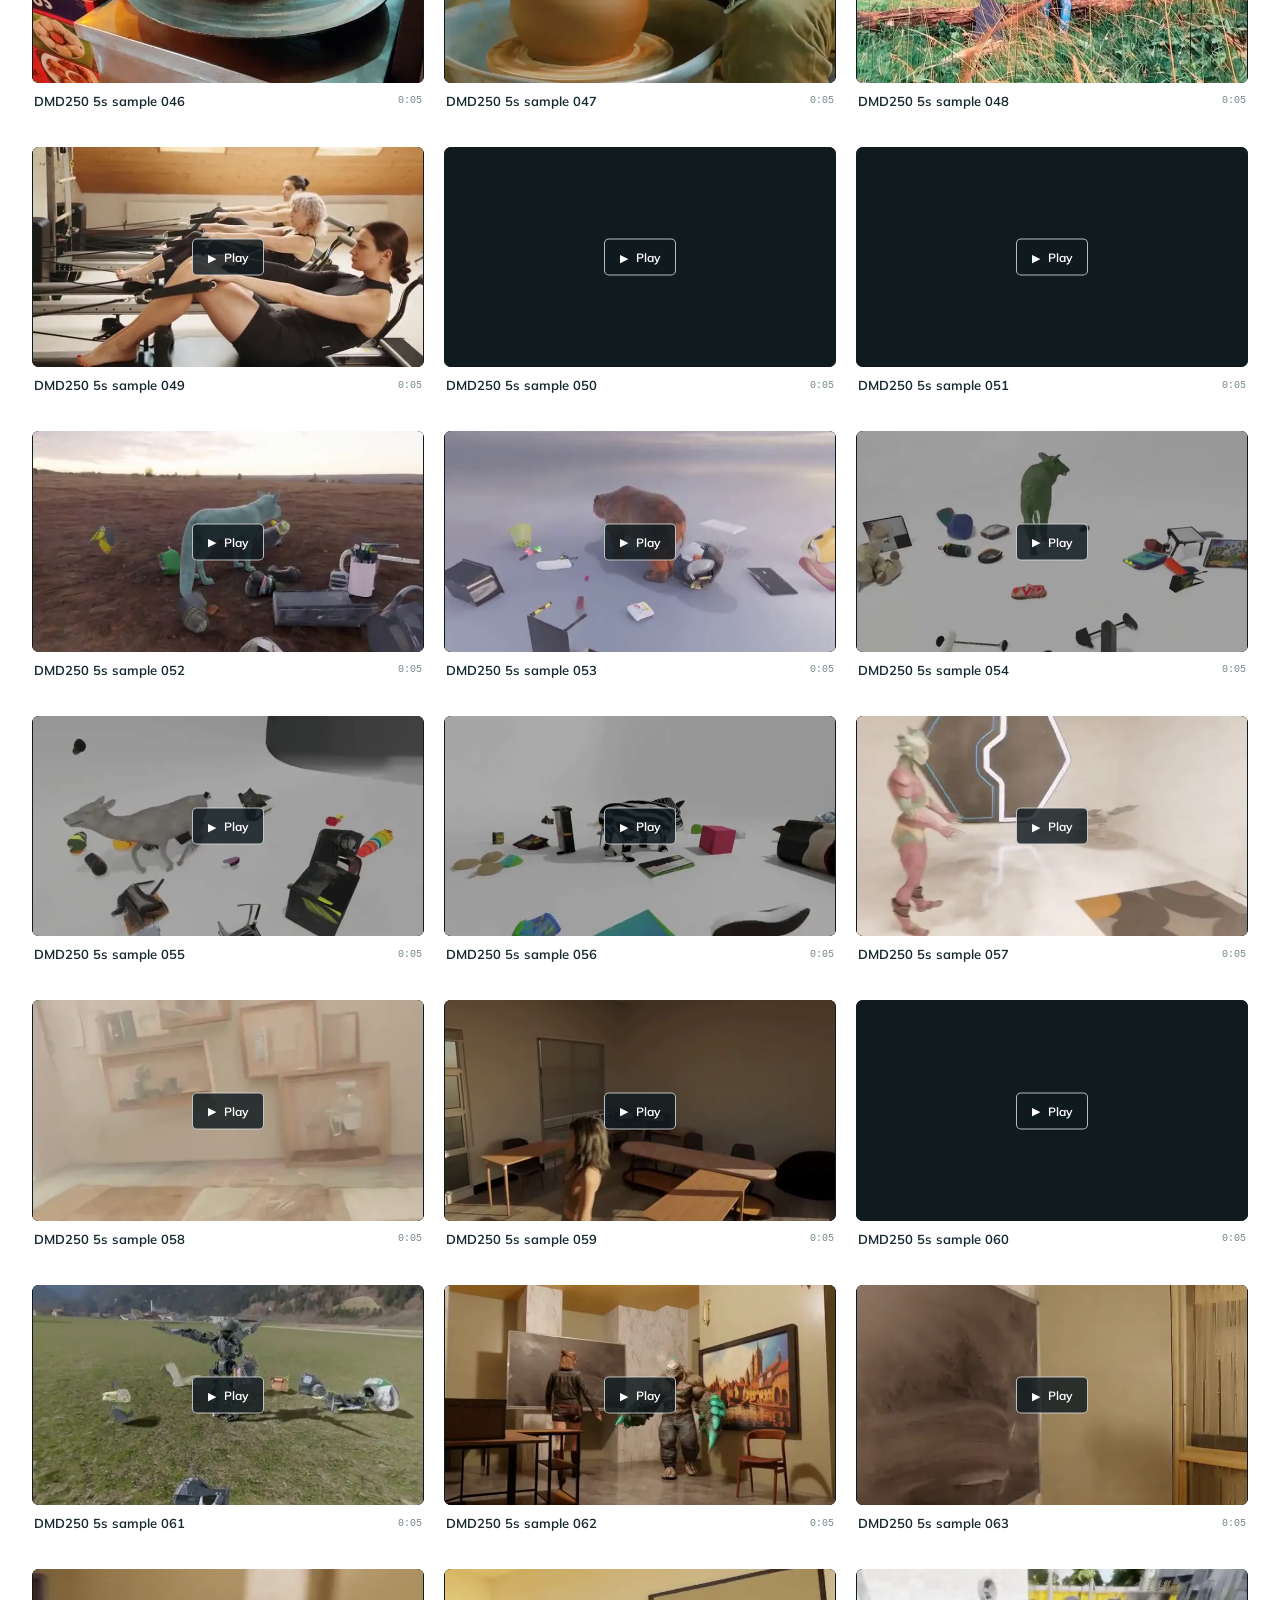
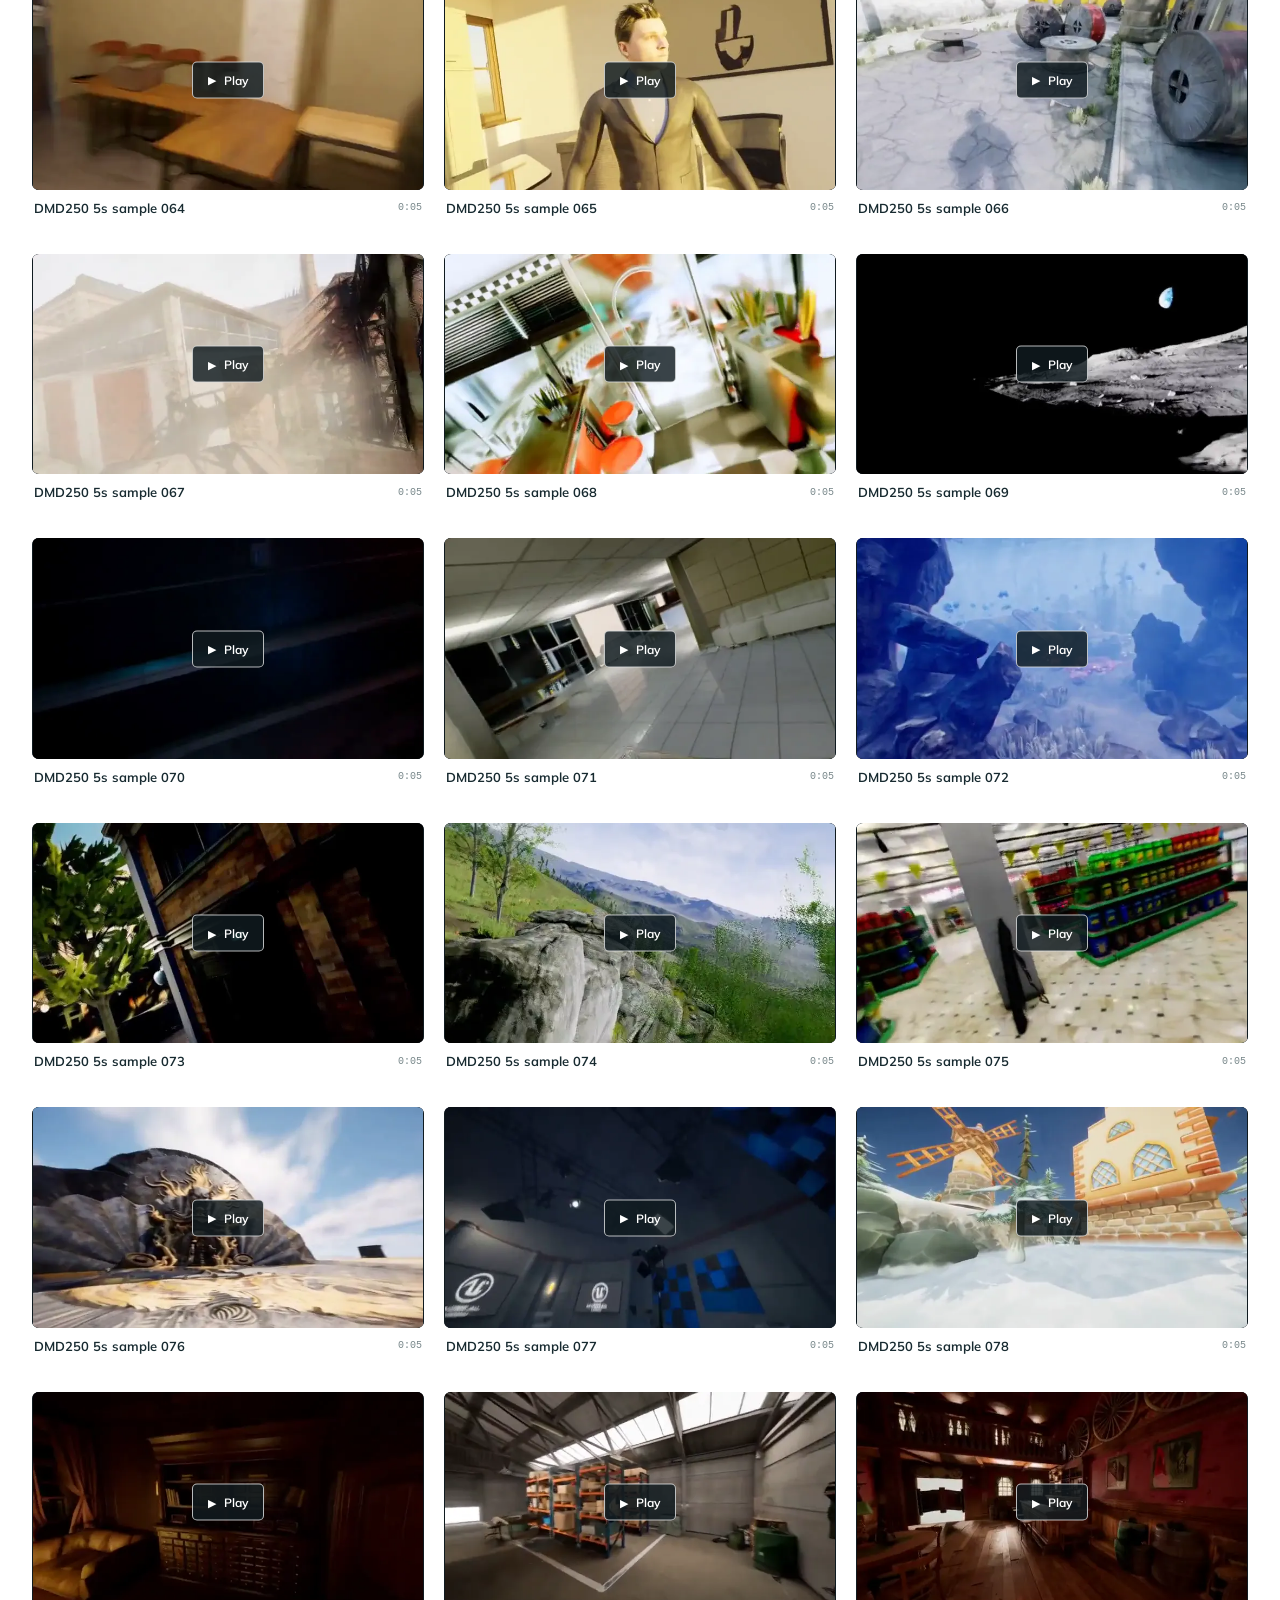
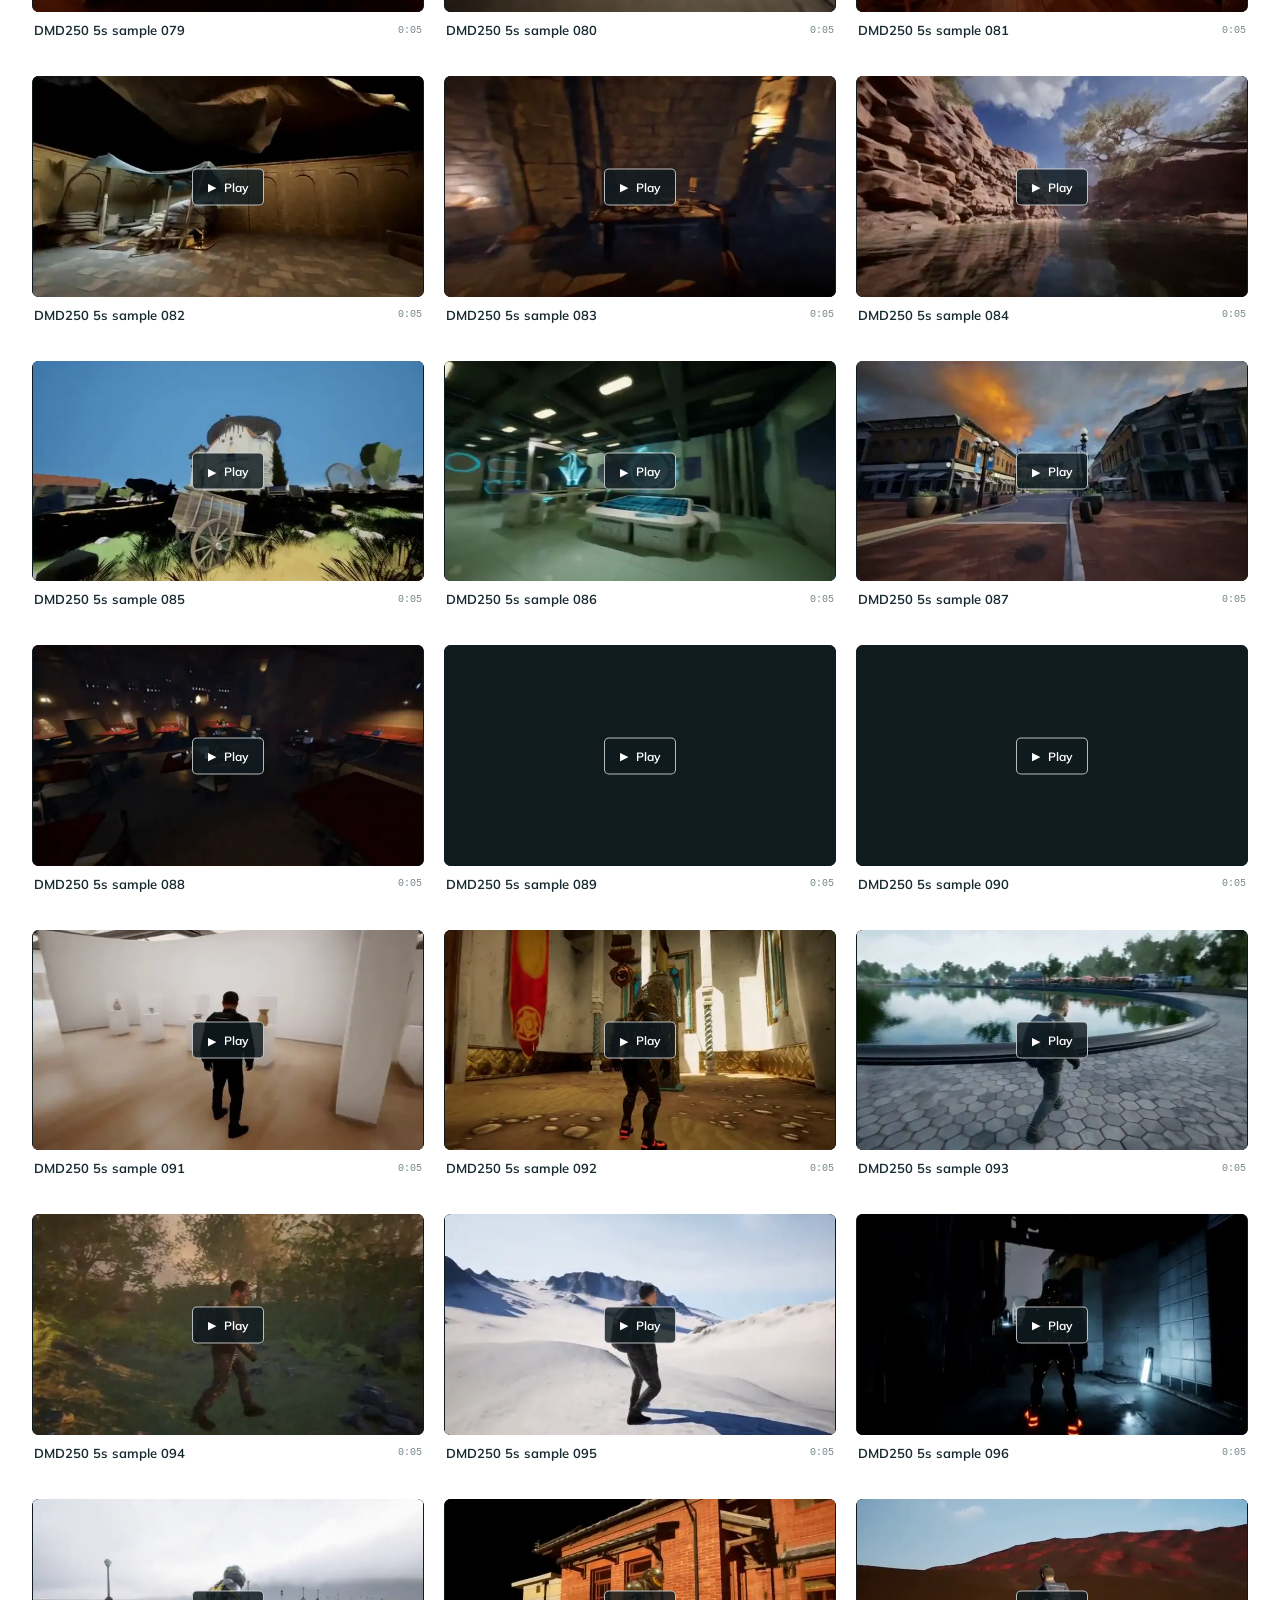
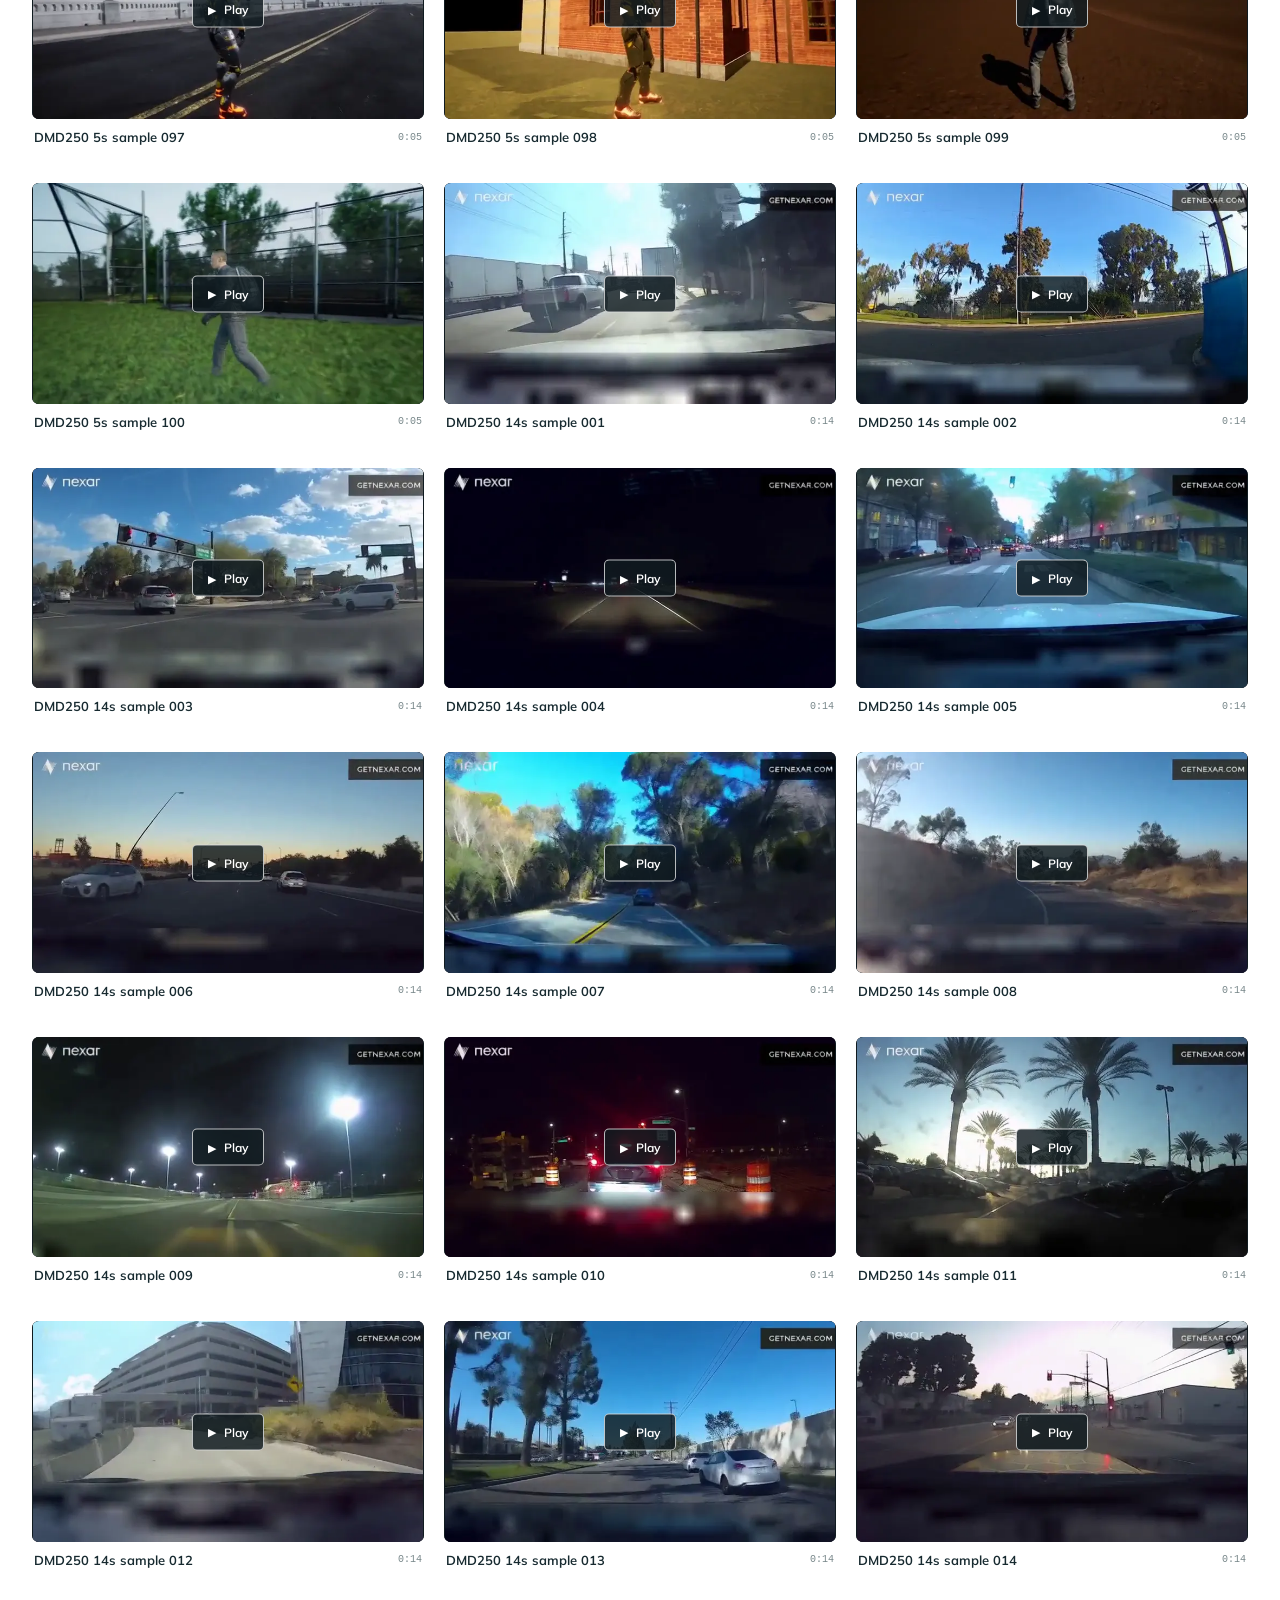
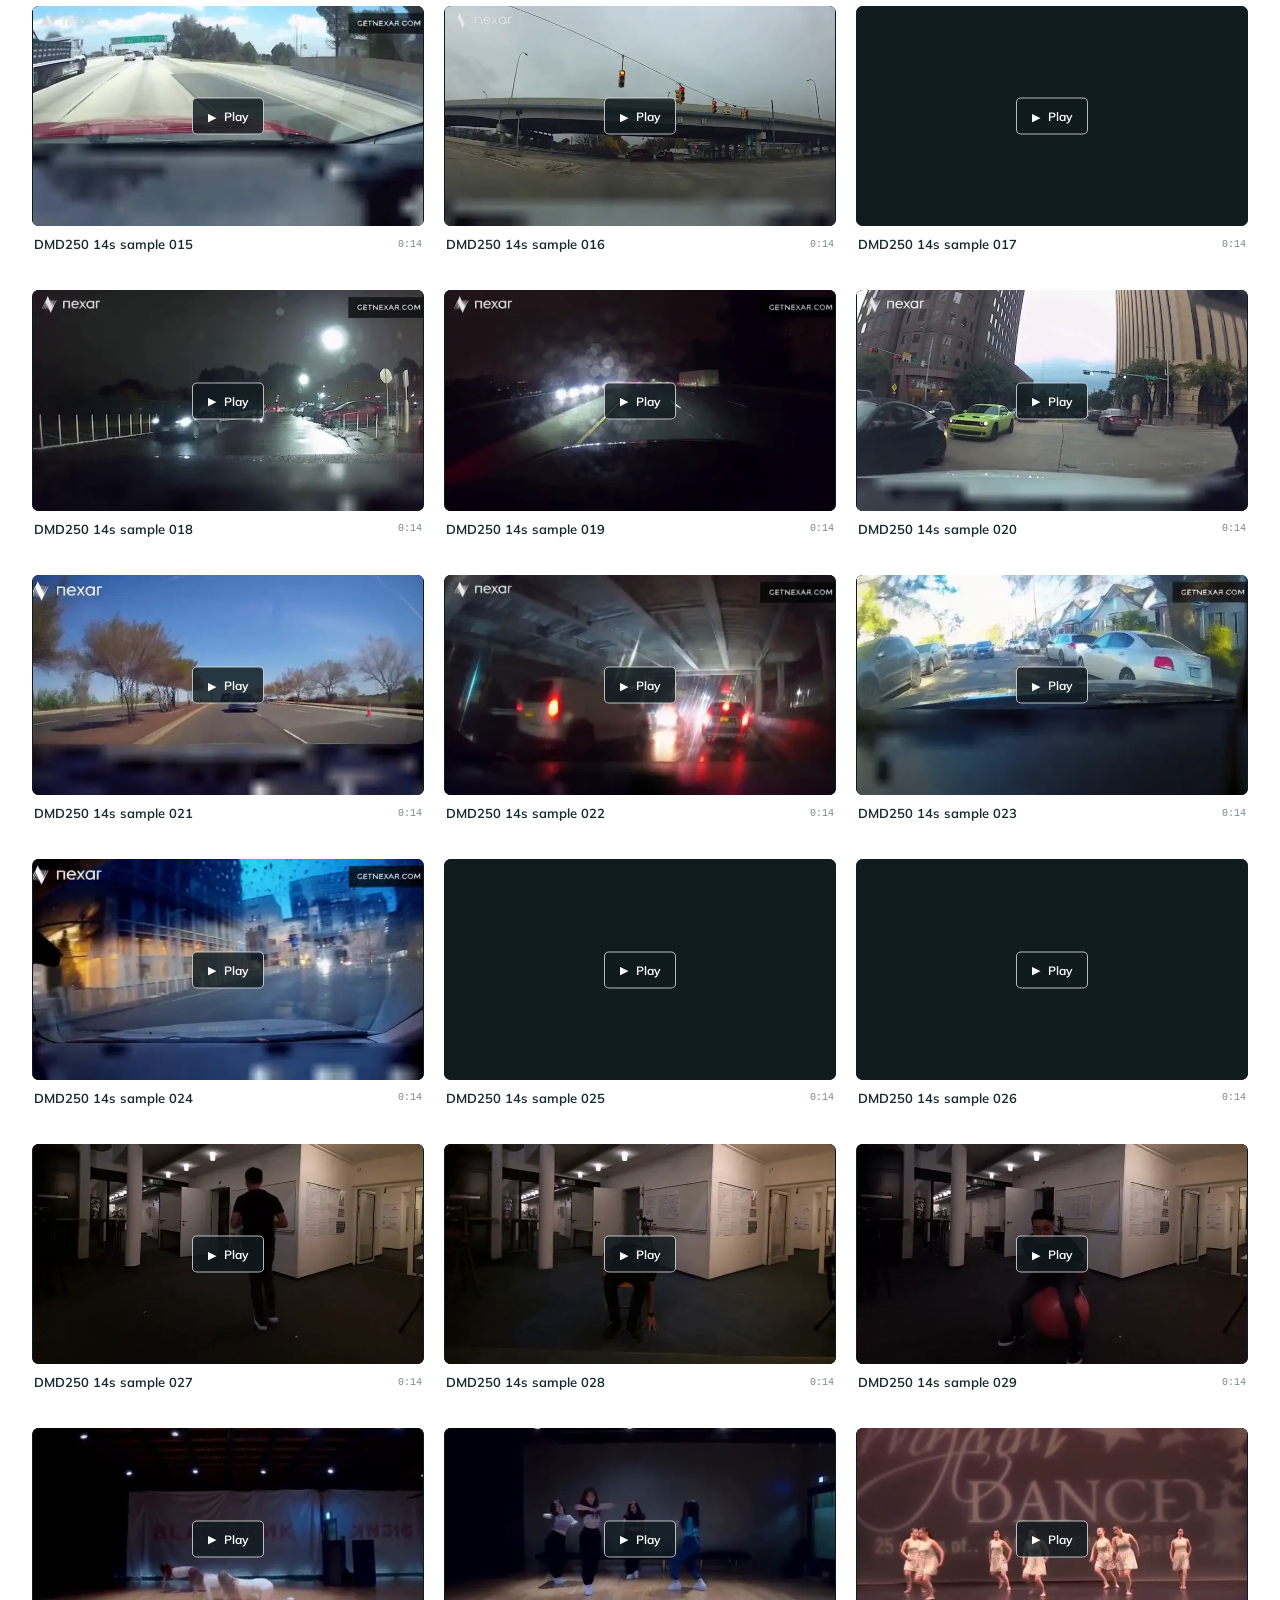
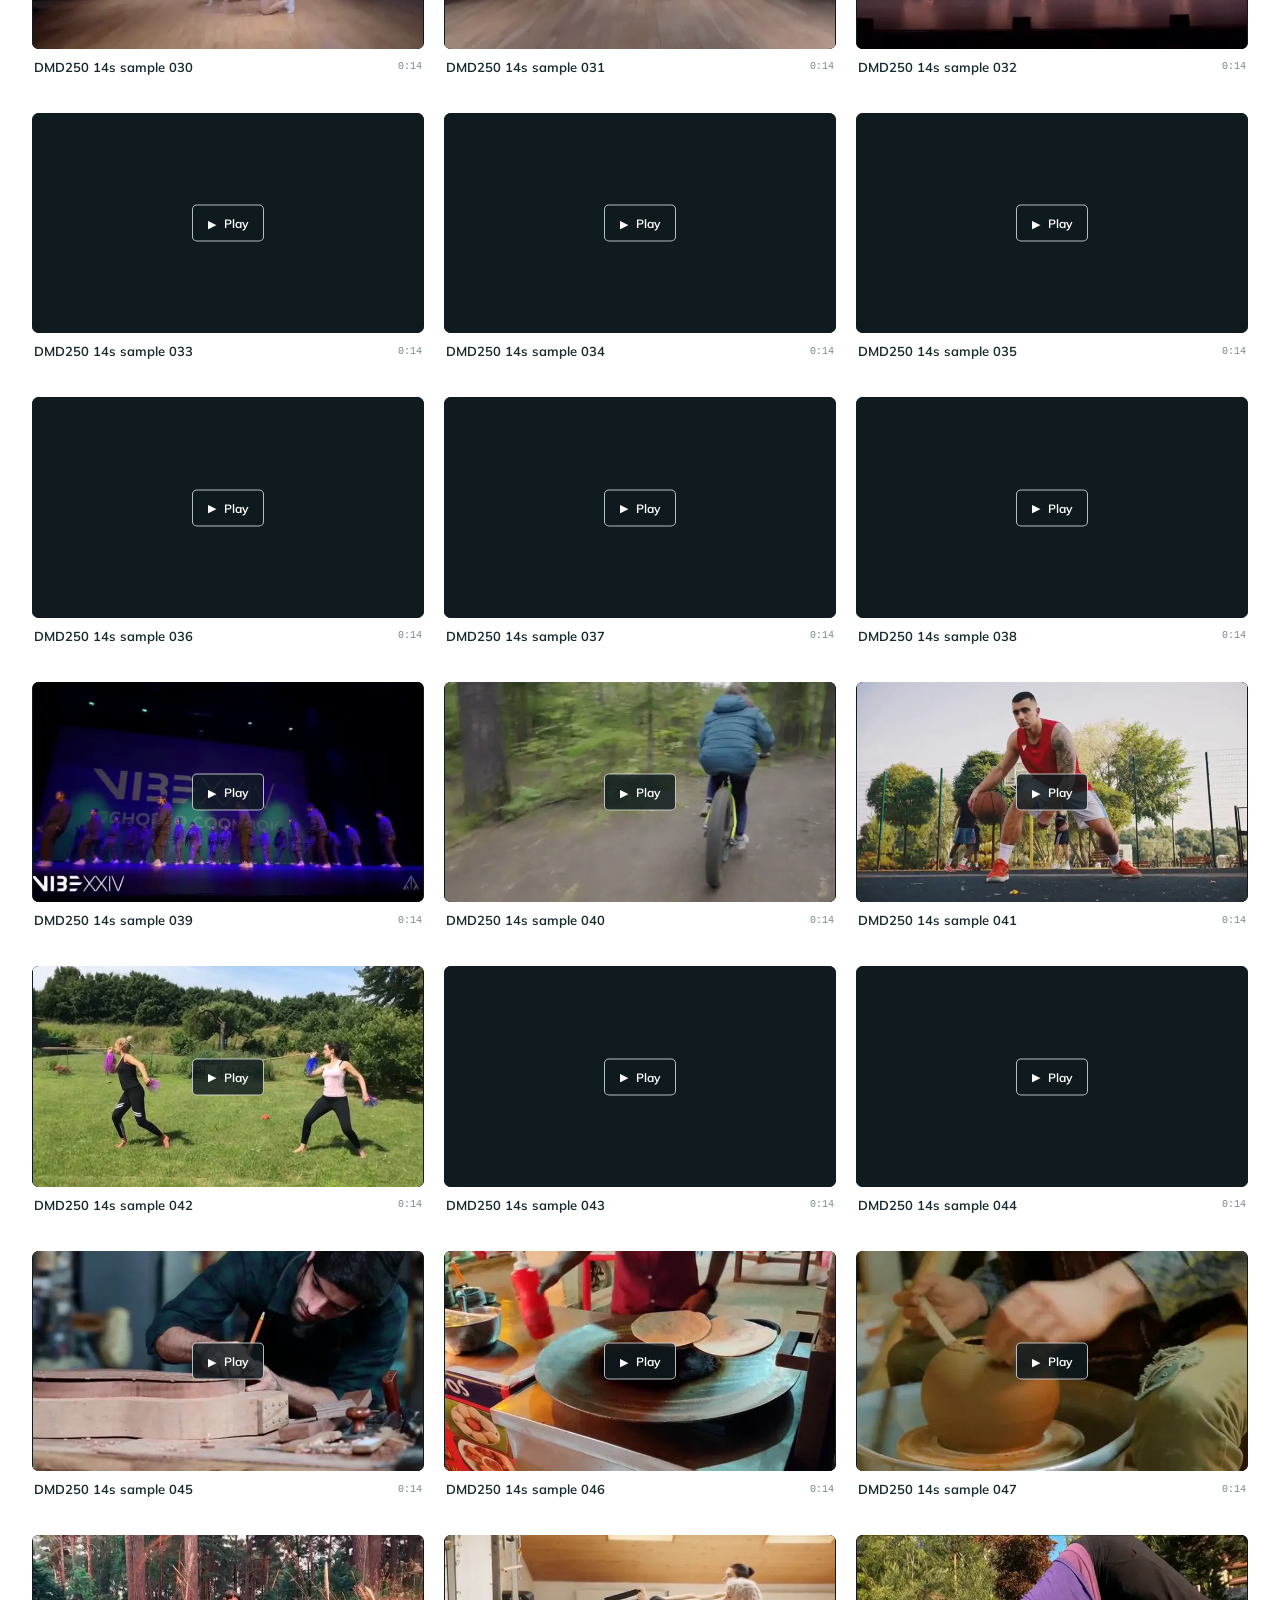
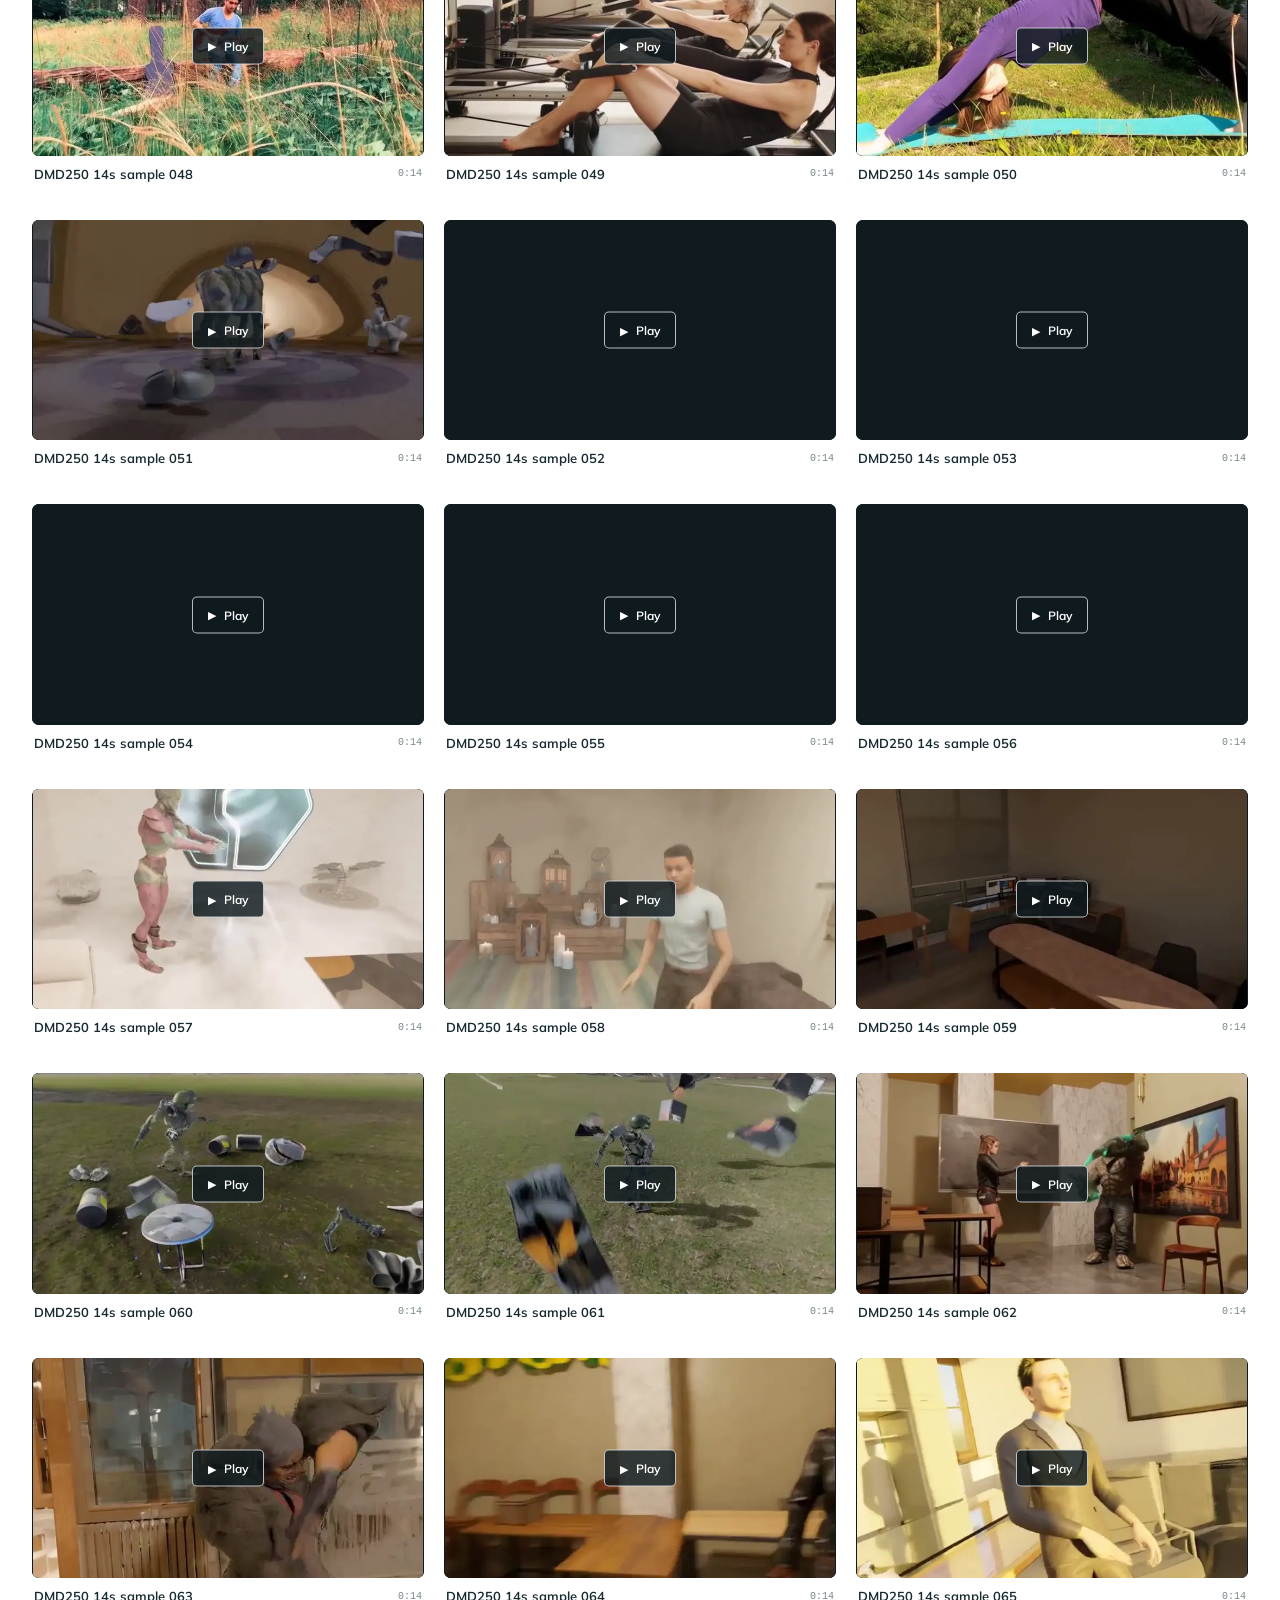
==== commit 76a3ecbc: "Remove selected anonymous gallery videos" ====
--- a/index.html
+++ b/index.html
@@ -30,7 +30,6 @@
       <button class="anonymous-filter" data-filter="60s" aria-pressed="false">60s</button>
       <button class="anonymous-filter" data-filter="scenes" aria-pressed="false">Scenes</button>
       <button class="anonymous-filter" data-filter="control" aria-pressed="false">Control</button>
-      <button class="anonymous-filter" data-filter="extended" aria-pressed="false">Extended</button>
     </div><span id="anonymous-count" aria-live="polite"></span></div>
     <section class="anonymous-grid" id="anonymous-grid" aria-label="Video demonstrations"></section>
   </main>
--- a/anonymous.css
+++ b/anonymous.css
@@ -2,6 +2,6 @@
 :root{font-family:PageSans,"Segoe UI",sans-serif;color:#172a30;background:#fff;font-synthesis:none;--ink:#172a30;--body:#526369;--muted:#78878a;--line:#dfe6e4;--teal:#357e70;--night:#101b20}
 *{box-sizing:border-box}html{scroll-behavior:smooth}body{margin:0;-webkit-font-smoothing:antialiased}button,input{font:inherit}button{cursor:pointer}button:focus-visible,input:focus-visible,video:focus-visible{outline:3px solid #3f9b8b;outline-offset:3px}[hidden]{display:none!important}
 .anonymous-container{width:min(1280px,calc(100% - 64px));margin-inline:auto}.anonymous-header{height:64px;border-bottom:1px solid var(--line);display:flex;align-items:center;font-size:12px;font-weight:650}.anonymous-header .anonymous-container{display:flex;justify-content:space-between;gap:20px}.anonymous-header span:last-child{color:var(--muted);font-weight:500}.anonymous-intro{padding:66px 0 38px}.anonymous-intro>p:first-child{font:500 11px/1.5 ui-monospace,monospace;text-transform:uppercase;color:var(--teal);margin:0 0 17px}.anonymous-intro h1{font-size:42px;font-weight:600;line-height:1.15;margin:0}.anonymous-intro>p:last-child{color:var(--body);font-size:14px;margin:12px 0 0}.anonymous-toolbar{display:flex;align-items:center;justify-content:space-between;gap:20px;border-bottom:1px solid var(--line);padding-bottom:17px;margin-bottom:24px}.anonymous-filters{display:flex;gap:8px;flex-wrap:wrap}.anonymous-filter{padding:8px 13px;background:transparent;border:1px solid var(--line);border-radius:24px;color:var(--body);font-size:11px}.anonymous-filter.active{background:var(--ink);border-color:var(--ink);color:#fff}.anonymous-toolbar>span{font:10px ui-monospace,monospace;color:var(--muted);white-space:nowrap}
-.anonymous-grid{display:grid;grid-template-columns:repeat(3,minmax(0,1fr));gap:28px 20px;padding-bottom:80px}.anonymous-video{min-width:0}.anonymous-video video{display:block;width:100%;aspect-ratio:16/9;object-fit:contain;background:var(--night);border-radius:7px}.anonymous-caption{display:flex;align-items:center;justify-content:space-between;gap:12px;padding:10px 2px}.anonymous-caption h2{font-size:13px;font-weight:650;margin:0}.anonymous-caption span,.anonymous-sync-time{font:10px ui-monospace,monospace;color:var(--muted)}.anonymous-group{grid-column:1/-1;display:grid;gap:20px}.anonymous-group-engine{grid-template-columns:repeat(3,minmax(0,1fr))}.anonymous-group-comparison{grid-template-columns:repeat(2,minmax(0,1fr))}.anonymous-group-title{grid-column:1/-1;font-size:17px;font-weight:650;margin:0}.anonymous-sync-controls{grid-column:1/-1;display:grid;grid-template-columns:auto minmax(120px,1fr) auto;align-items:center;gap:14px;border-top:1px solid var(--line);padding-top:15px}.anonymous-sync-toggle{background:var(--ink);color:#fff;border:0;border-radius:6px;padding:9px 14px;font-size:11px;font-weight:650}.anonymous-sync-controls input{width:100%;accent-color:var(--teal)}.anonymous-sync-time{white-space:nowrap}.anonymous-footer{border-top:1px solid var(--line);padding:20px 0;color:var(--muted);font-size:10px}
+.anonymous-grid{display:grid;grid-template-columns:repeat(3,minmax(0,1fr));gap:28px 20px;padding-bottom:80px}.anonymous-video{min-width:0}.anonymous-player{position:relative;width:100%;aspect-ratio:16/9;overflow:hidden;background:var(--night);border-radius:7px}.anonymous-player video,.anonymous-poster{position:absolute;inset:0;display:block;width:100%;height:100%;object-fit:contain;background:var(--night)}.anonymous-player video::-webkit-media-controls-fullscreen-button,.anonymous-player video::-webkit-media-controls-picture-in-picture-button{display:none!important}.anonymous-player video::-webkit-media-controls-enclosure{overflow:hidden}.anonymous-poster{z-index:1}.anonymous-play{position:absolute;z-index:2;left:50%;top:50%;transform:translate(-50%,-50%);display:flex;align-items:center;gap:8px;padding:10px 15px;border:1px solid rgb(255 255 255 / 70%);border-radius:5px;background:rgb(16 27 32 / 82%);color:#fff;font-size:12px;font-weight:650}.anonymous-play span:first-child{font-size:11px}.anonymous-play:hover{background:#172a30}.anonymous-caption{display:flex;align-items:center;justify-content:space-between;gap:12px;padding:10px 2px}.anonymous-caption h2{font-size:13px;font-weight:650;margin:0}.anonymous-caption span{font:10px ui-monospace,monospace;color:var(--muted)}.anonymous-group{grid-column:1/-1;display:grid;gap:20px}.anonymous-group-engine{grid-template-columns:repeat(3,minmax(0,1fr))}.anonymous-group-title{grid-column:1/-1;font-size:17px;font-weight:650;margin:0}.anonymous-footer{border-top:1px solid var(--line);padding:20px 0;color:var(--muted);font-size:10px}
 @media(max-width:800px){.anonymous-grid{grid-template-columns:repeat(2,minmax(0,1fr))}}
-@media(max-width:600px){.anonymous-container{width:calc(100% - 40px)}.anonymous-intro{padding:48px 0 28px}.anonymous-intro h1{font-size:34px}.anonymous-toolbar{align-items:flex-start;flex-direction:column;gap:12px}.anonymous-grid{grid-template-columns:1fr;gap:21px;padding-bottom:55px}.anonymous-group-engine,.anonymous-group-comparison{grid-template-columns:1fr;gap:21px}.anonymous-sync-controls{grid-template-columns:auto 1fr;gap:10px}.anonymous-sync-controls input{grid-column:1/-1;grid-row:2}.anonymous-sync-time{justify-self:end}.anonymous-header{font-size:10px}}
+@media(max-width:600px){.anonymous-container{width:calc(100% - 40px)}.anonymous-intro{padding:48px 0 28px}.anonymous-intro h1{font-size:34px}.anonymous-toolbar{align-items:flex-start;flex-direction:column;gap:12px}.anonymous-grid{grid-template-columns:1fr;gap:21px;padding-bottom:55px}.anonymous-group-engine{grid-template-columns:1fr}.anonymous-header{font-size:10px}}
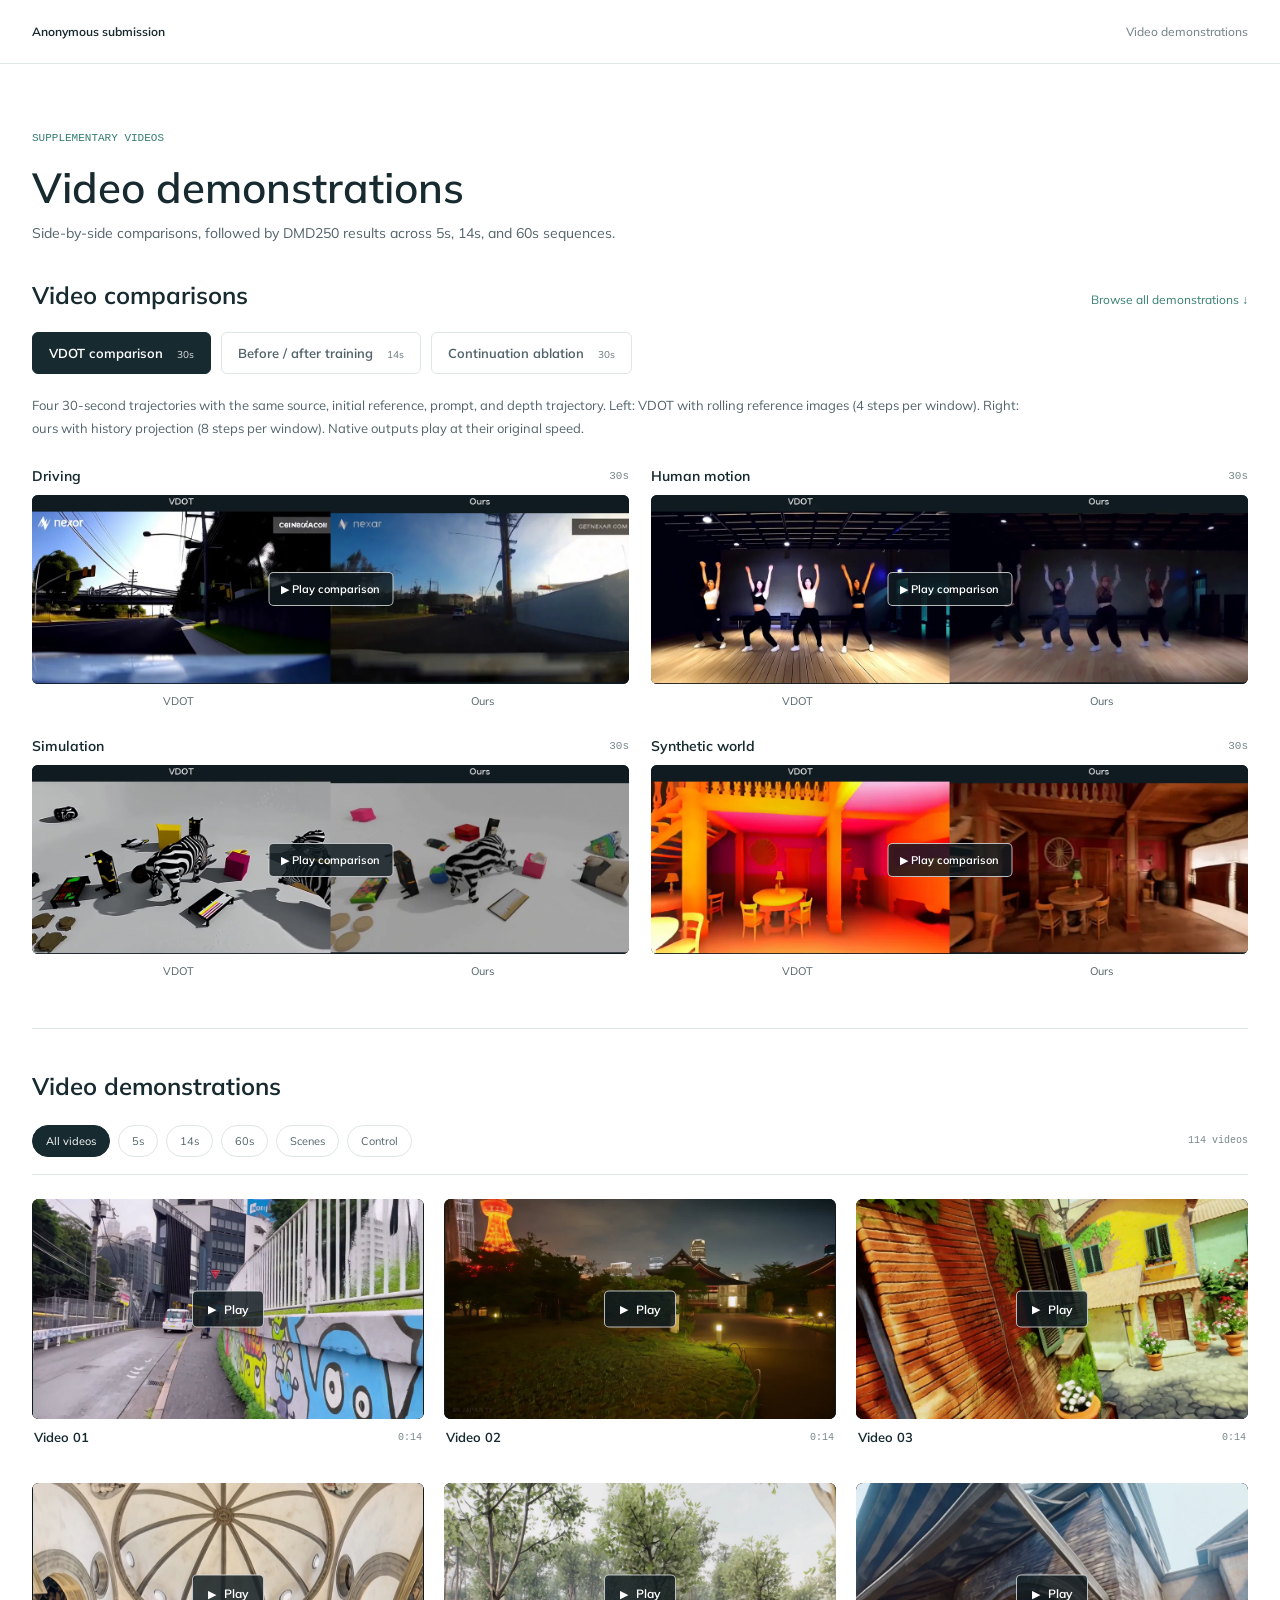
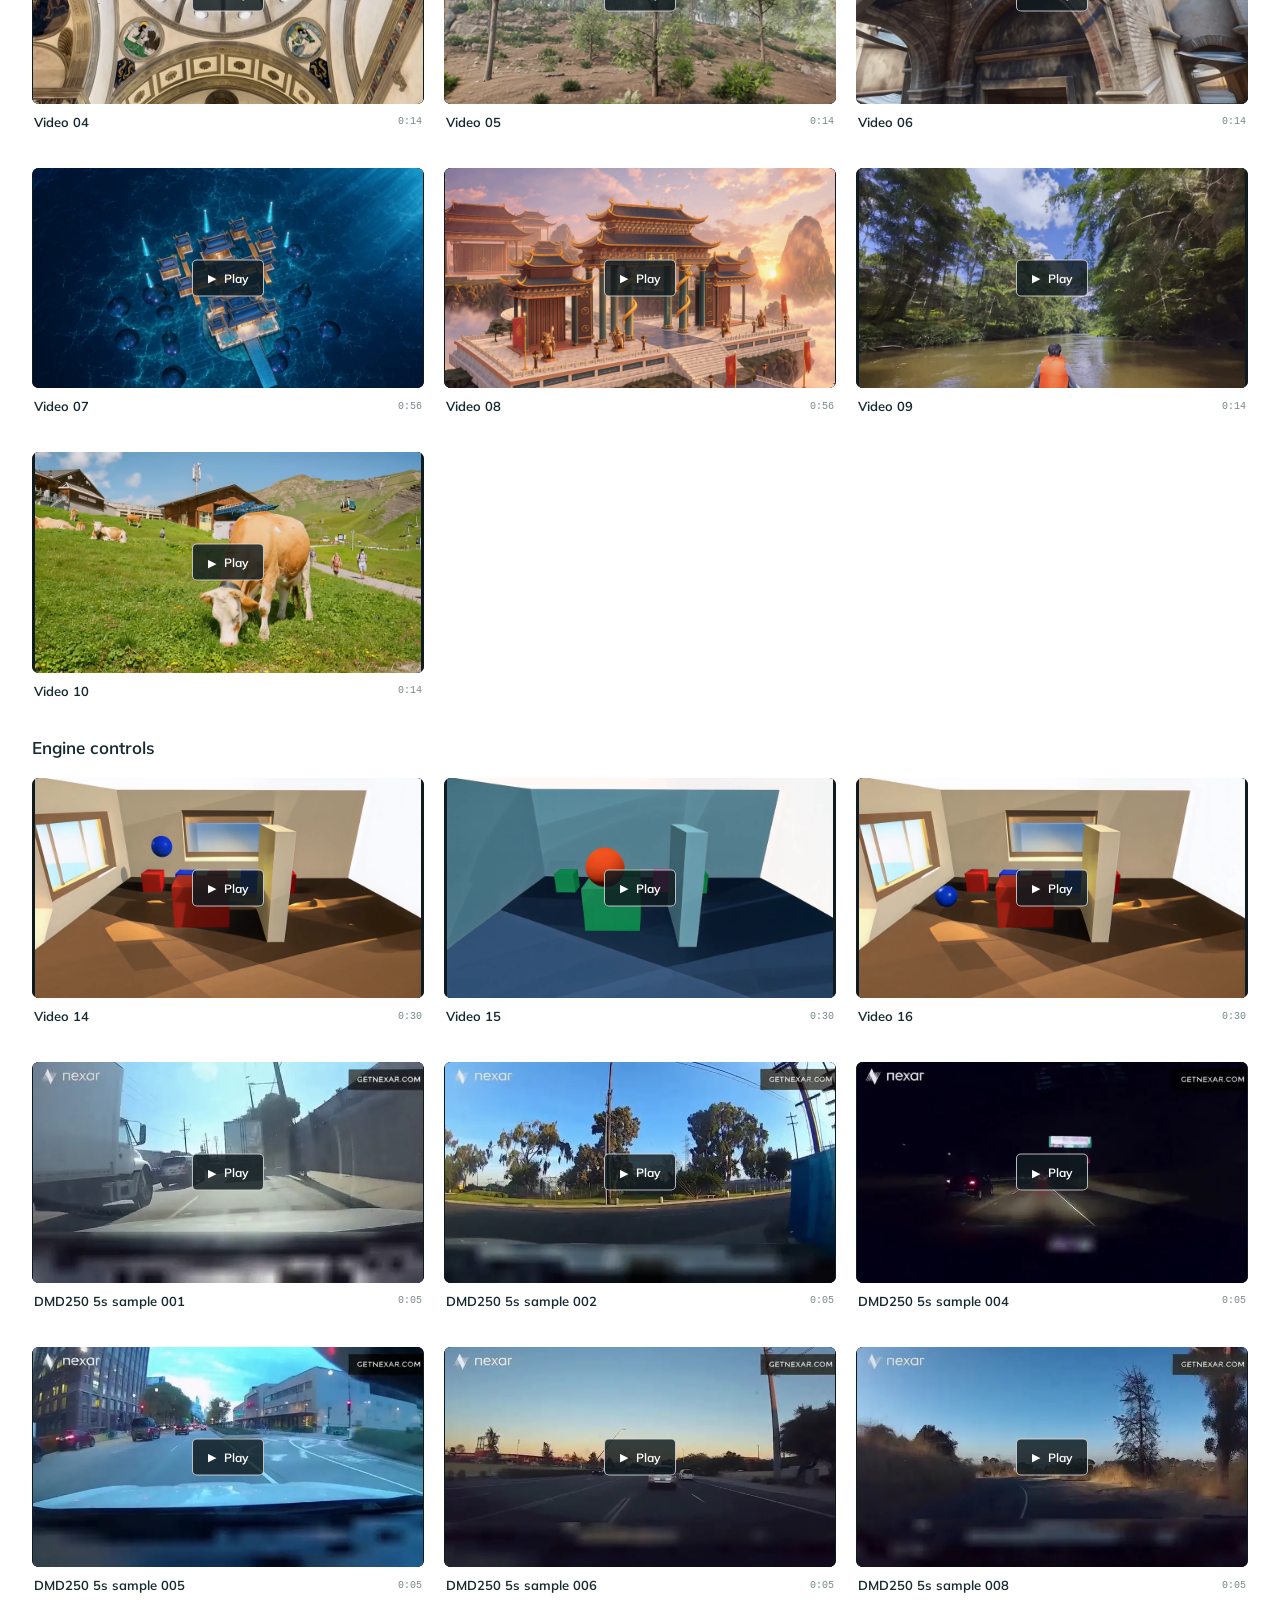
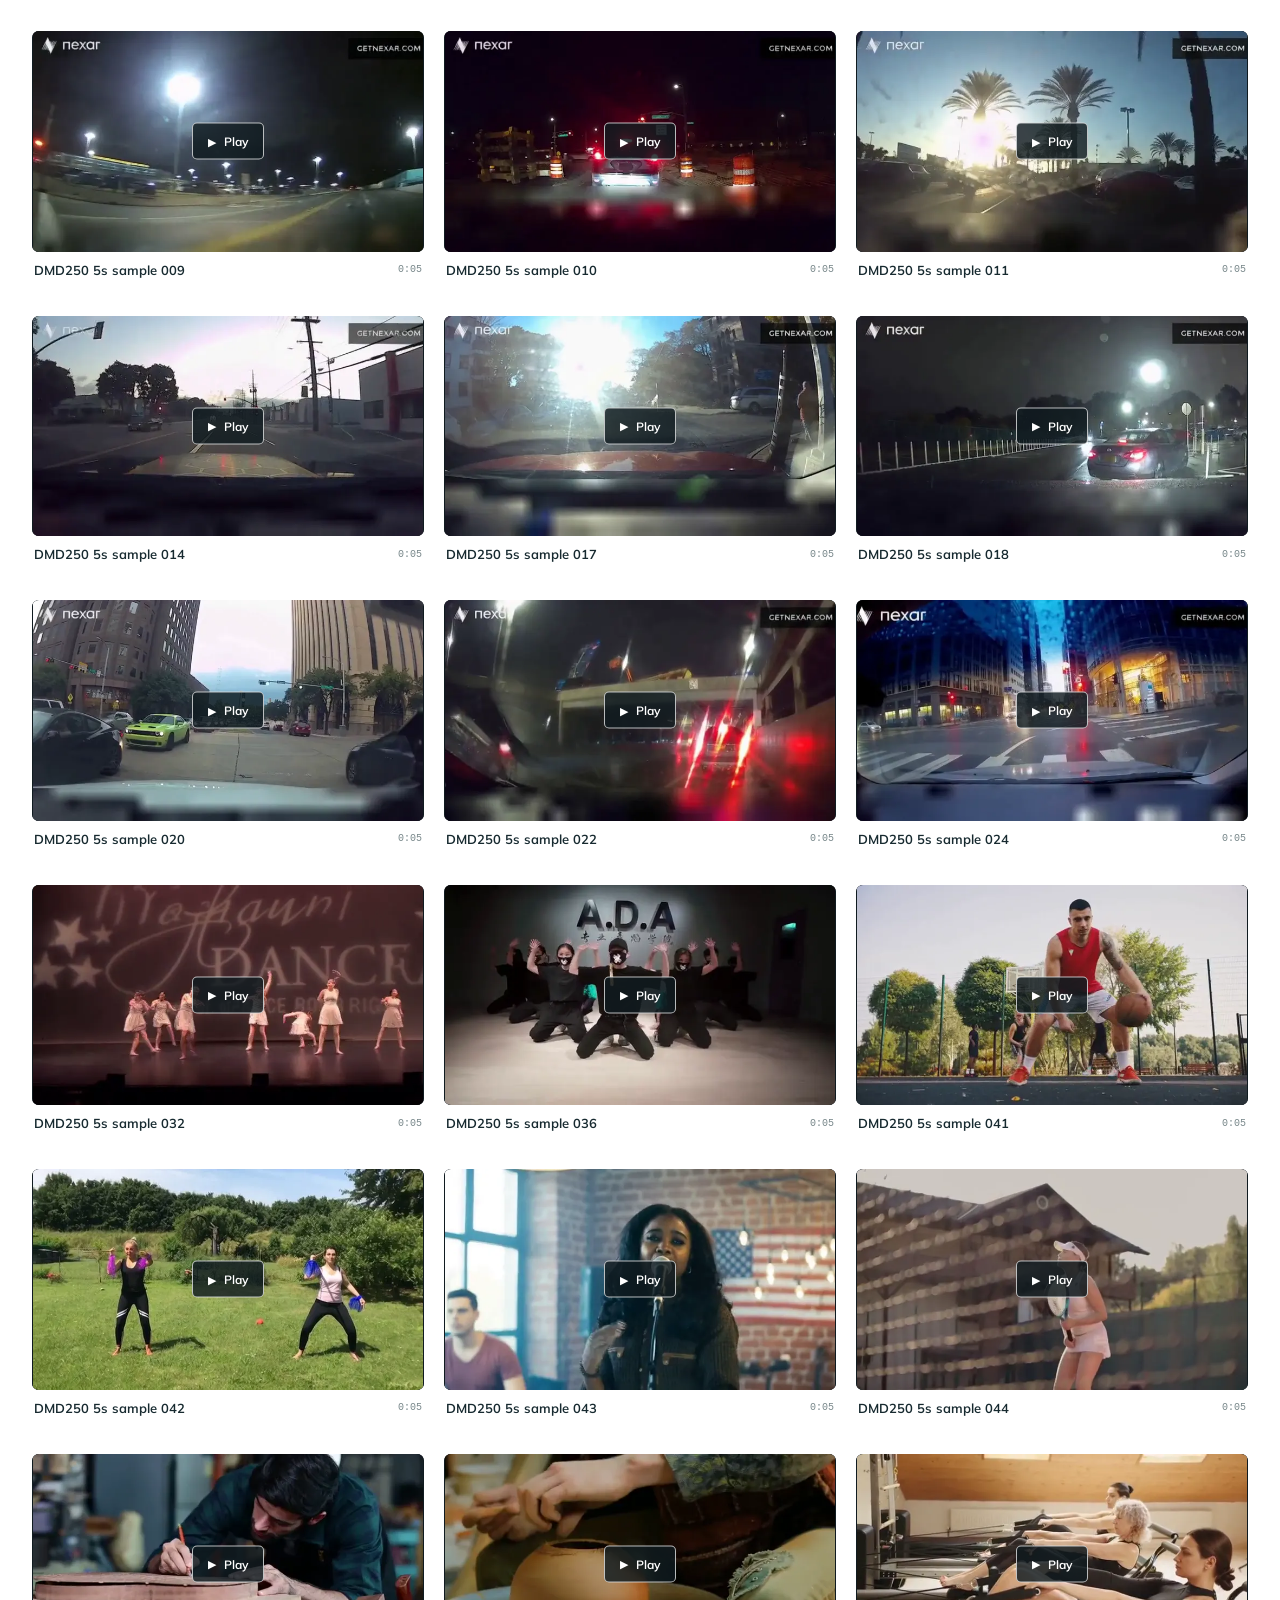
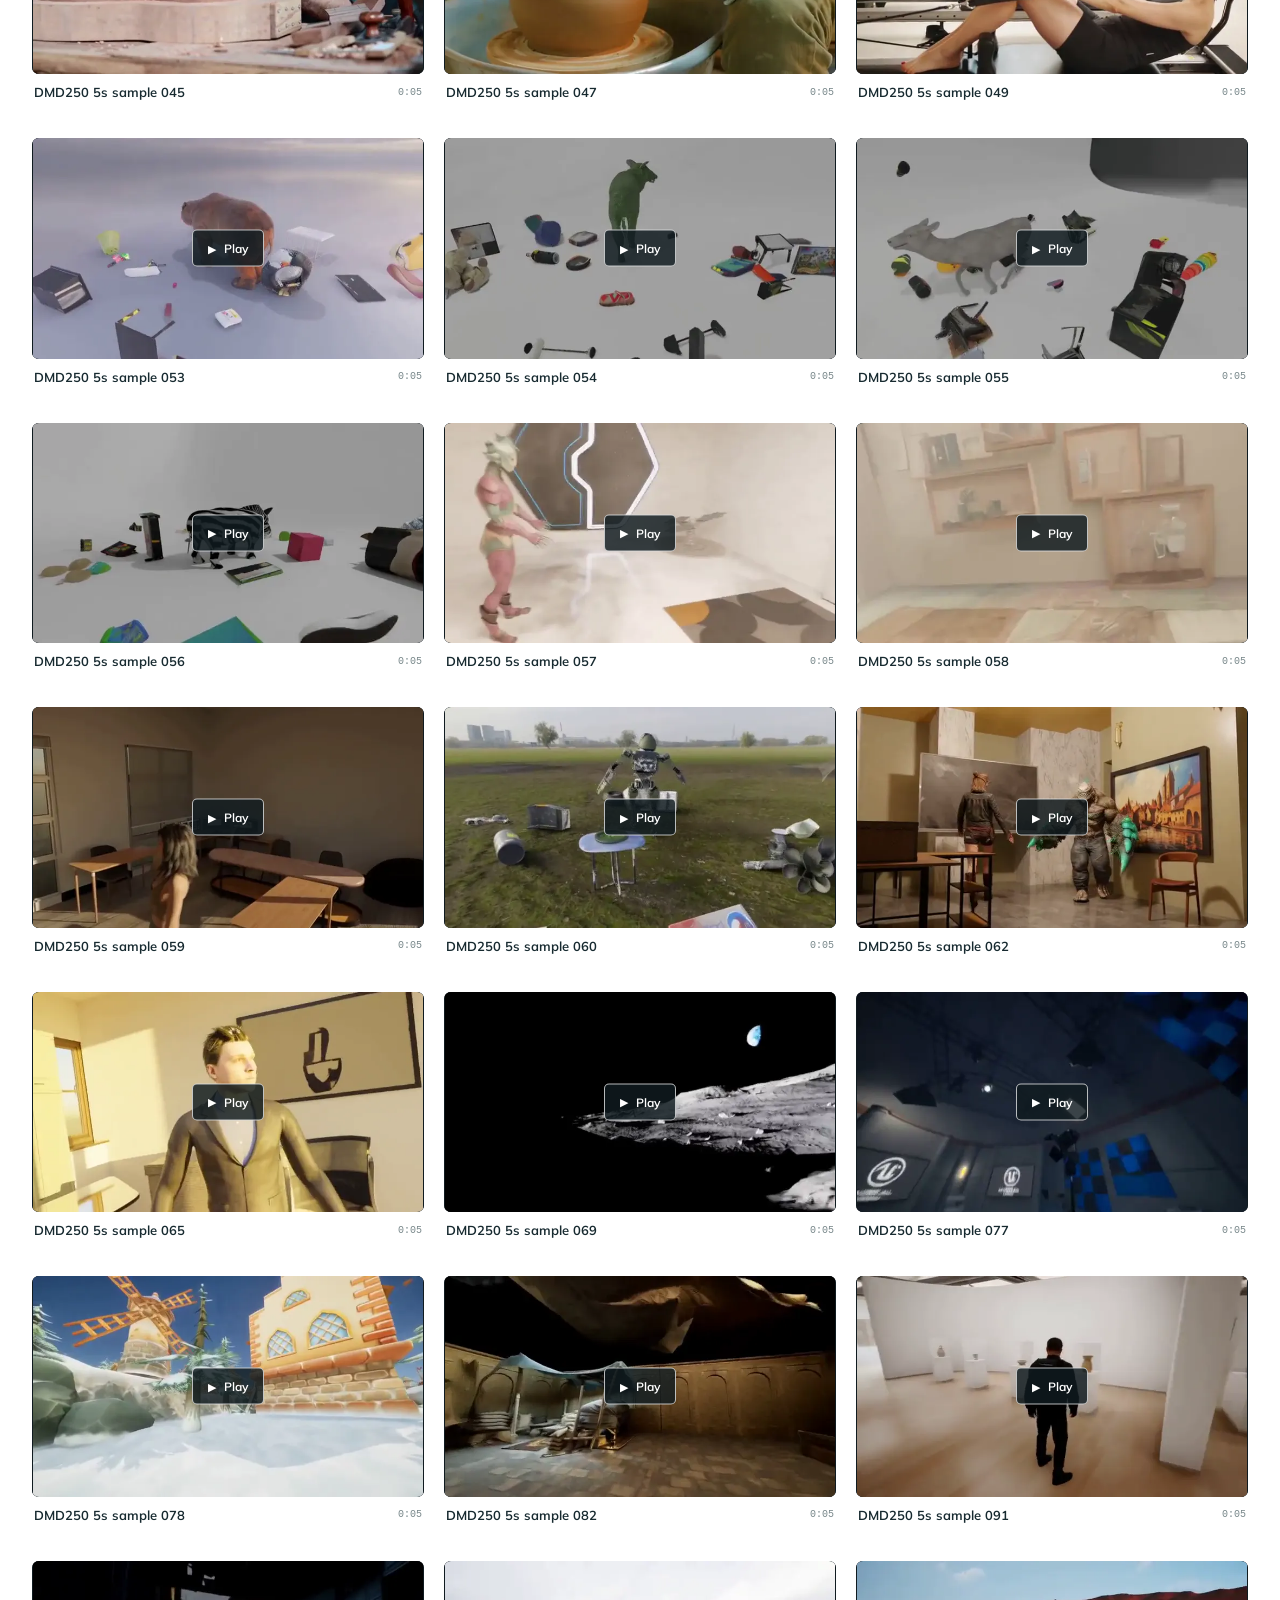
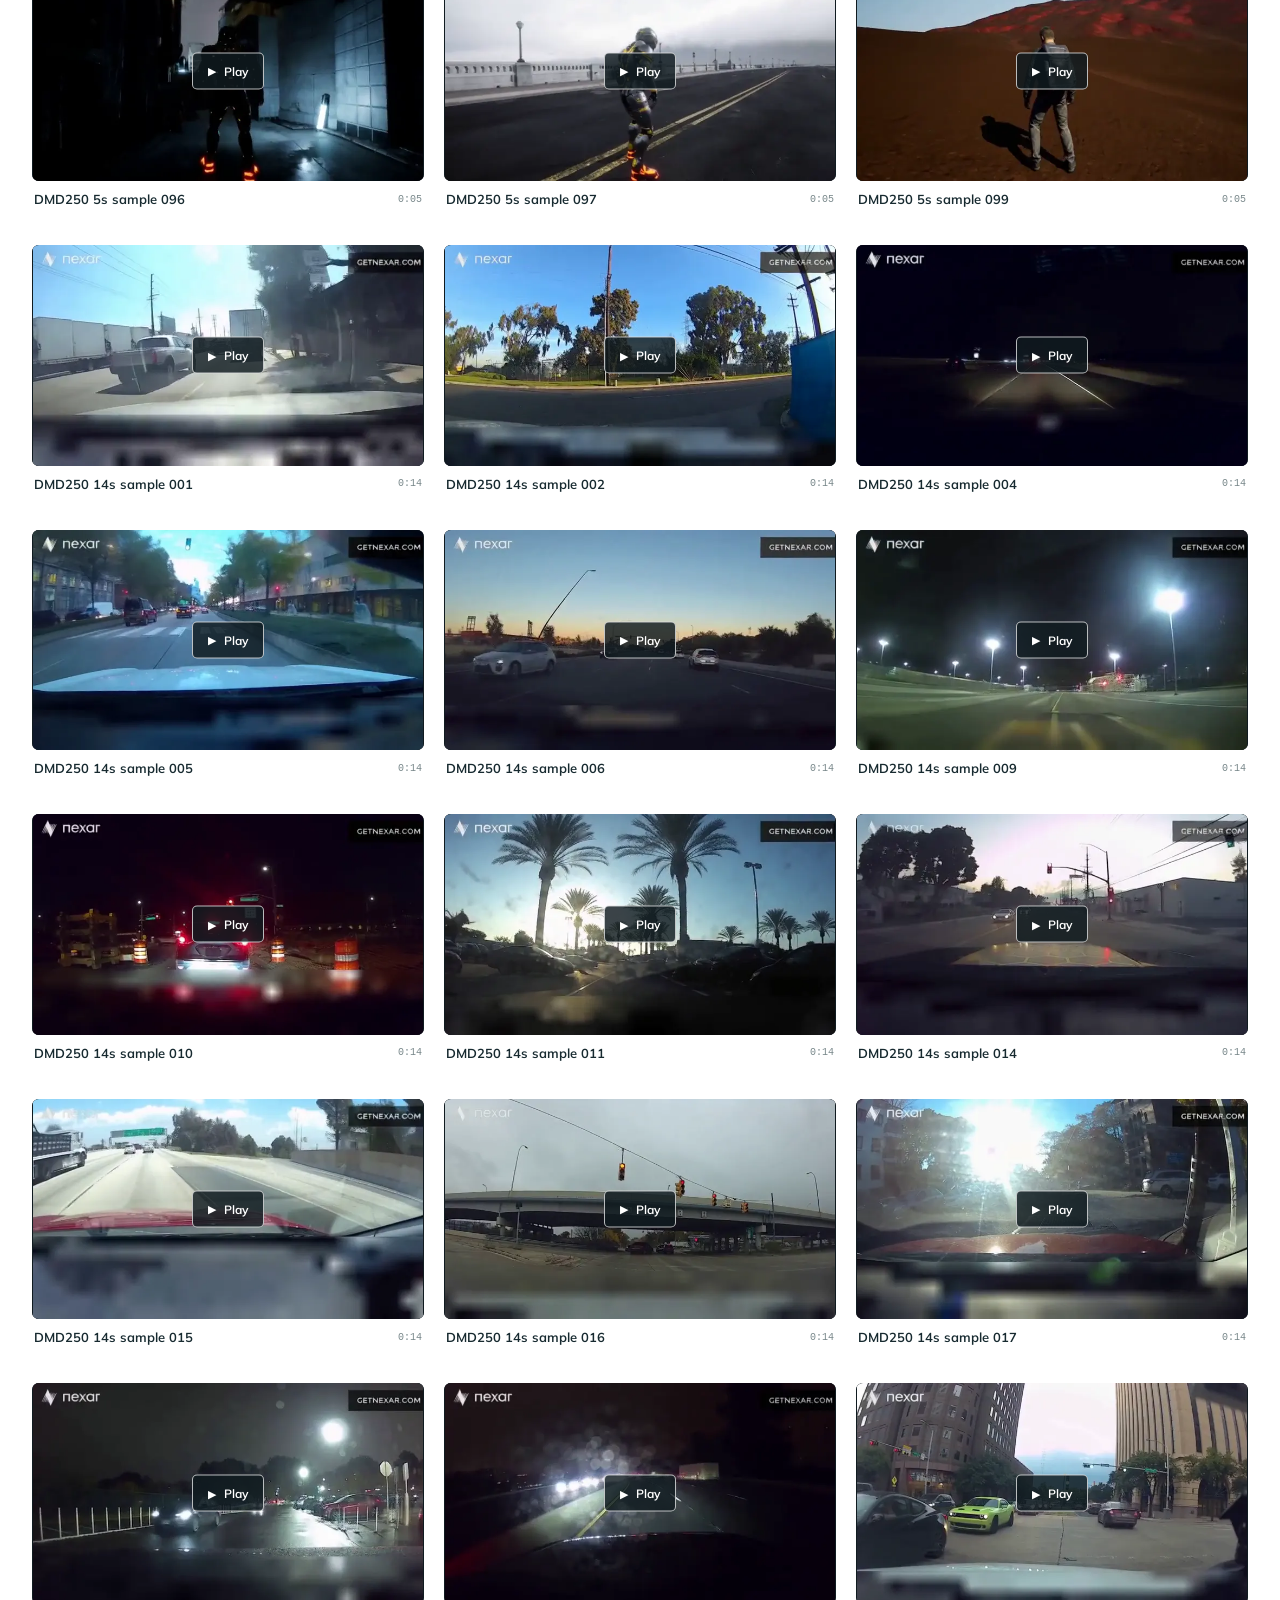
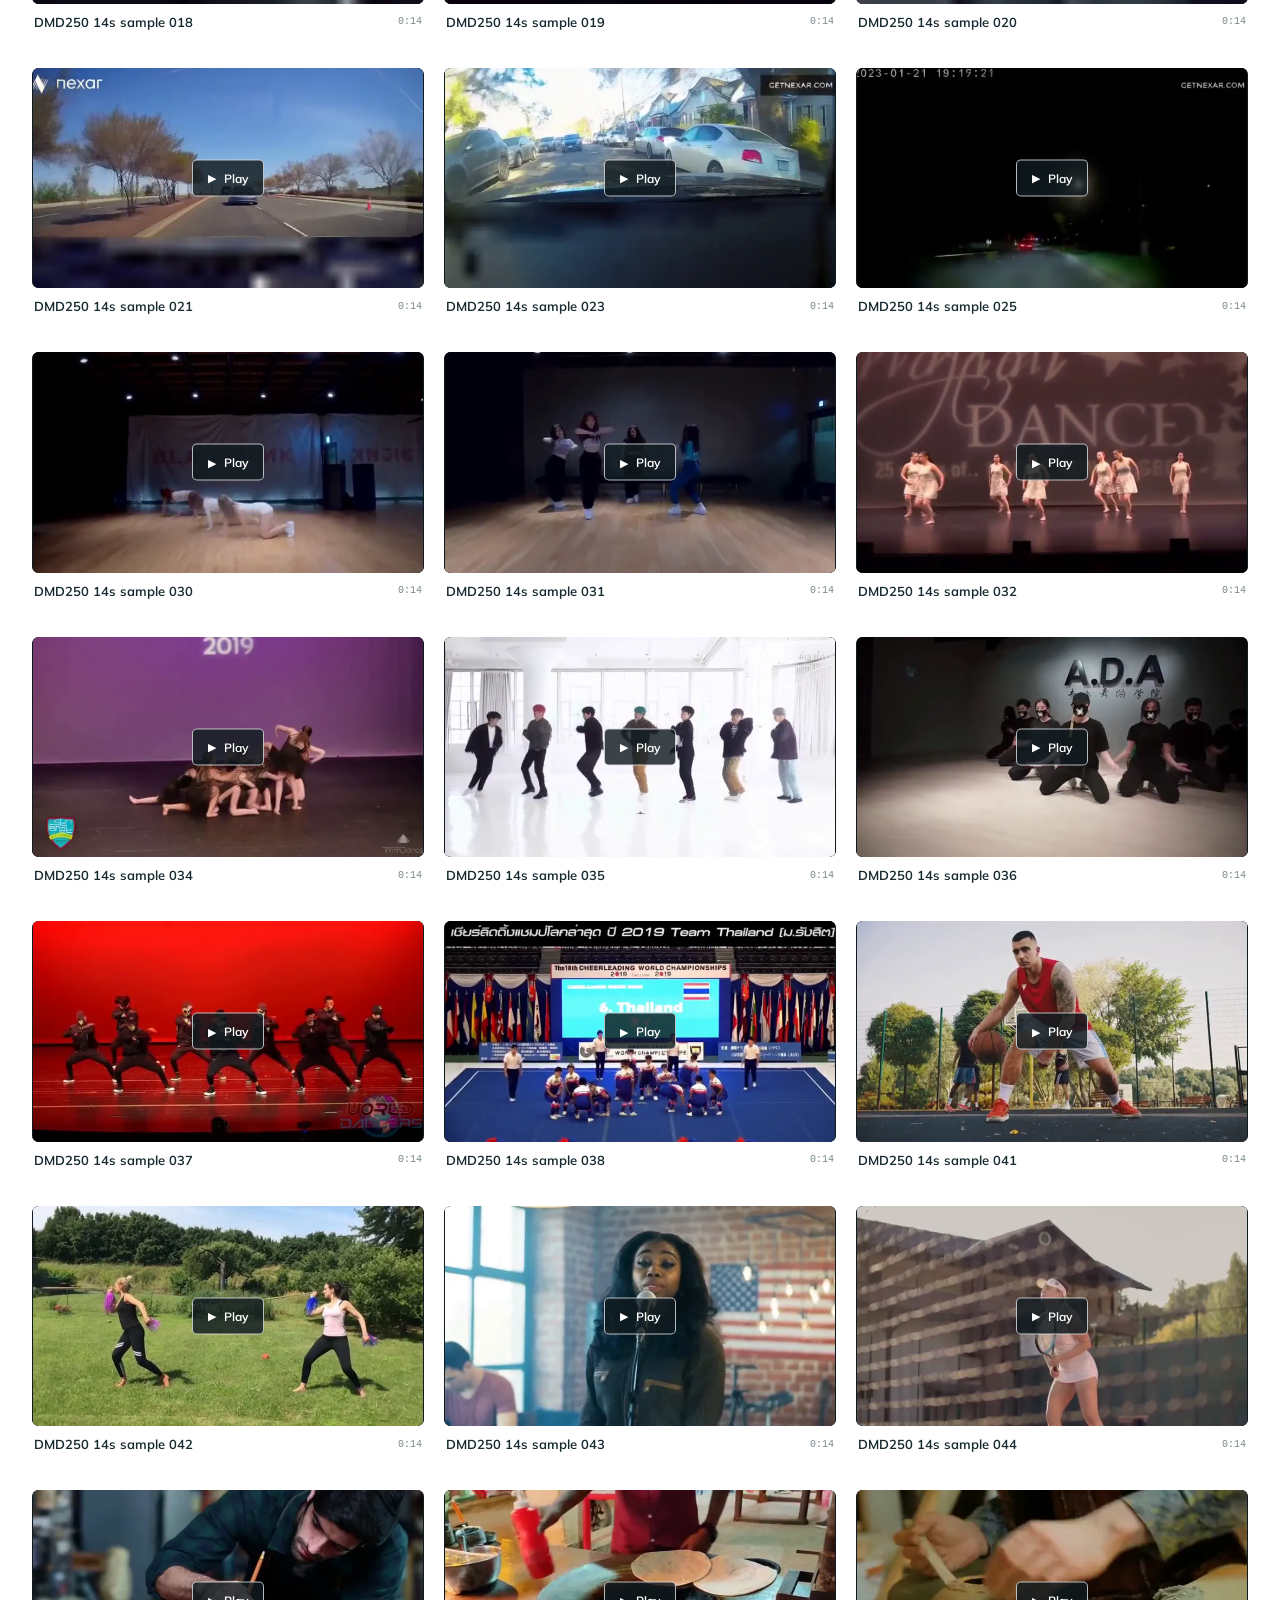
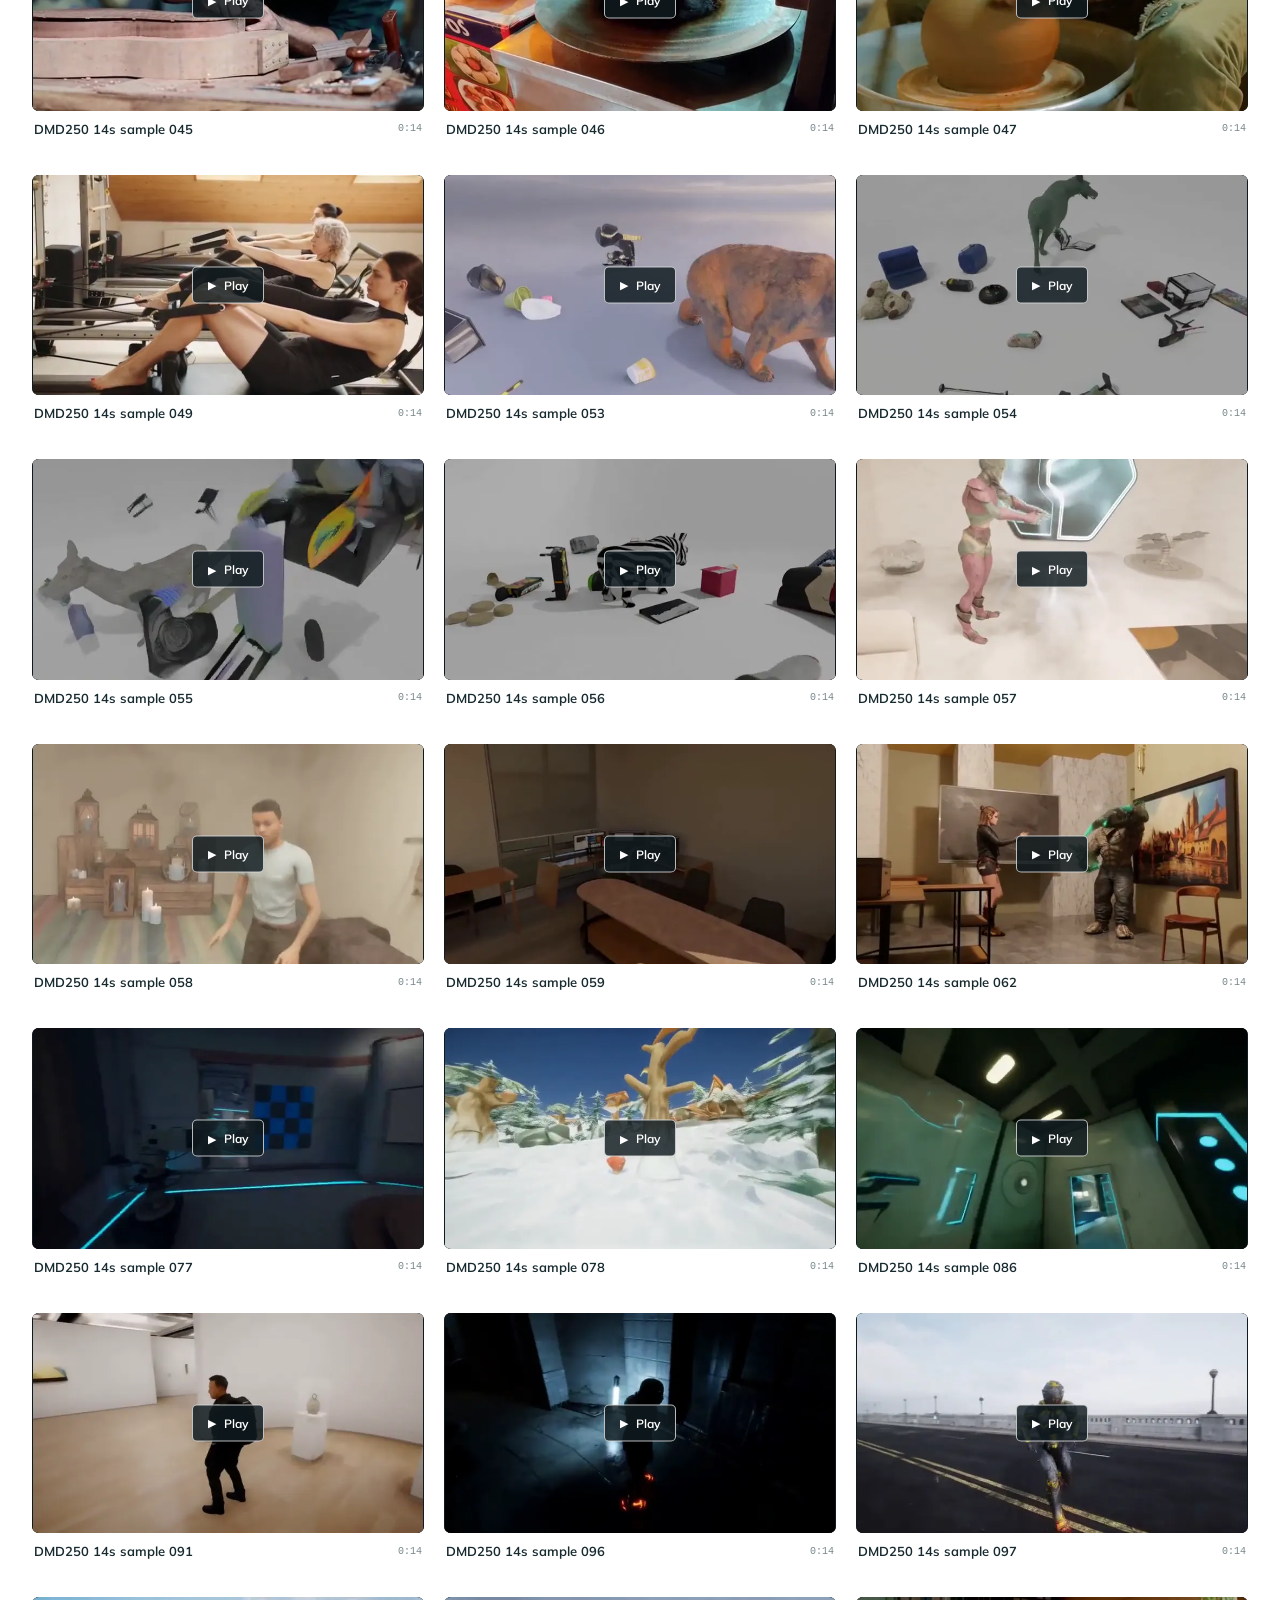
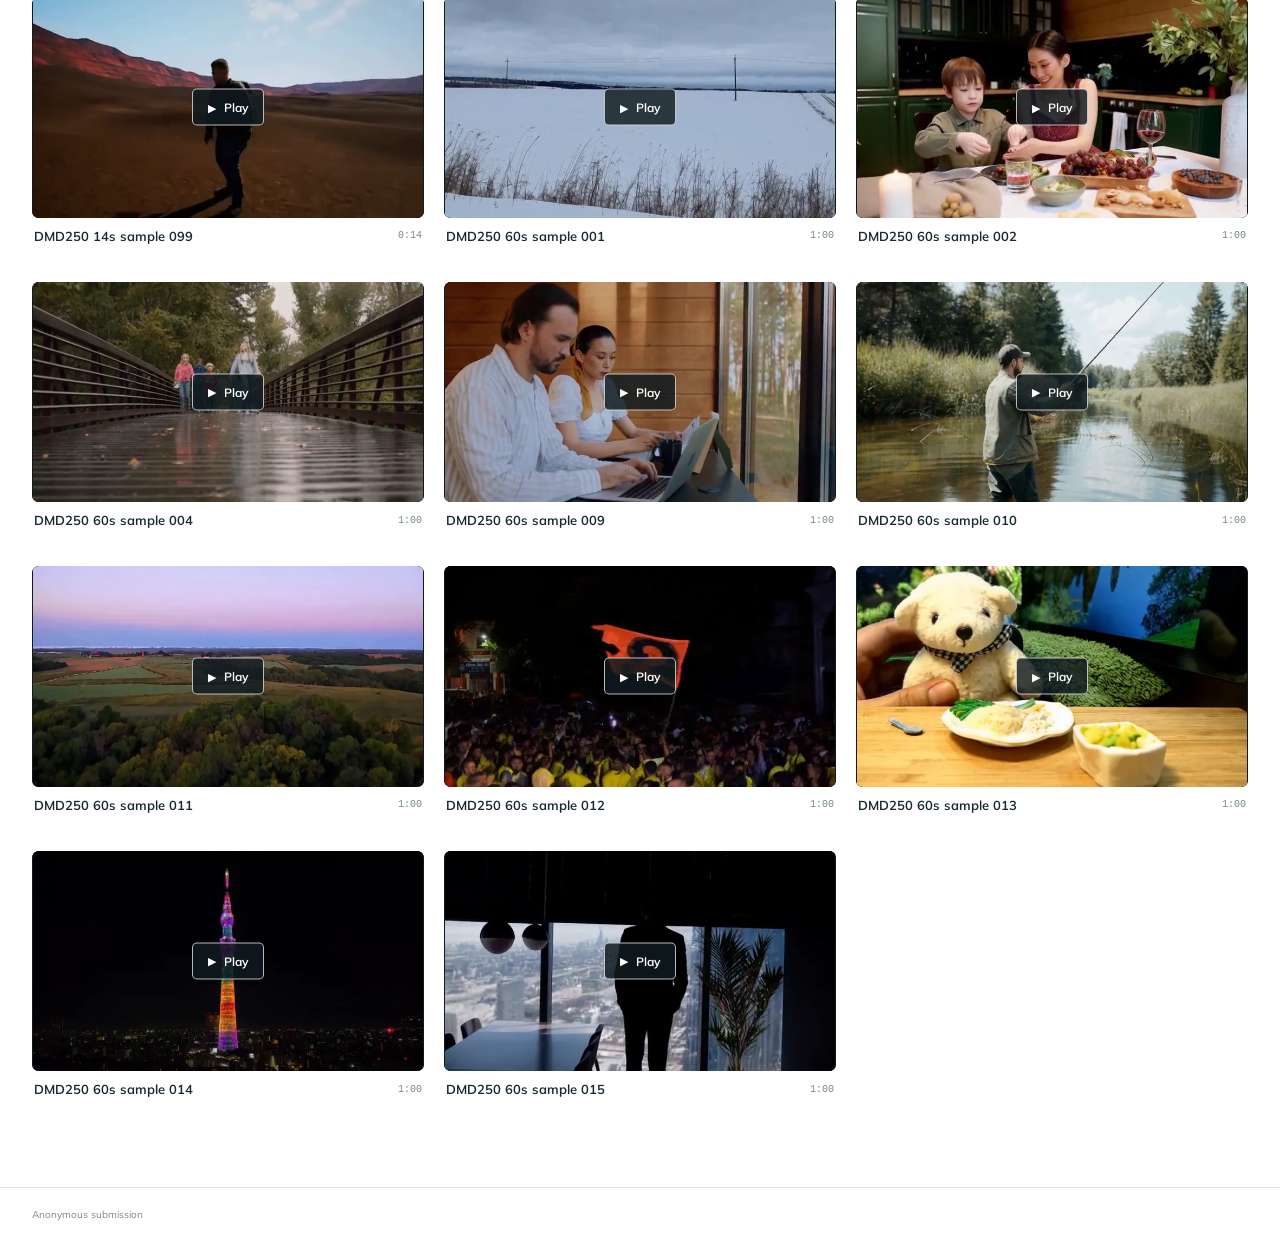
==== commit fbb99292: "Add synchronized VDOT, training, and continuation video comparisons" ====
--- a/index.html
+++ b/index.html
@@ -4,15 +4,18 @@
   <meta charset="utf-8">
   <meta name="viewport" content="width=device-width, initial-scale=1">
   <meta name="theme-color" content="#101b20">
-  <meta name="description" content="Anonymous DMD250 video results at 5, 14, and 60 seconds.">
+  <meta name="description" content="Anonymous video comparisons: VDOT, before and after training, and 30-second continuation ablations.">
   <meta property="og:title" content="Anonymous Video Demonstrations">
-  <meta property="og:description" content="DMD250 results across short and long video sequences.">
+  <meta property="og:description" content="Side-by-side video comparisons and short and long video demonstrations.">
   <meta property="og:type" content="website">
   <meta name="robots" content="noindex, nofollow">
   <title>Anonymous Video Demonstrations</title>
+  <link rel="icon" href="data:,">
   <link rel="stylesheet" href="anonymous.css">
   <script src="anonymous-media.js" defer></script>
   <script src="anonymous-dmd250-media.js" defer></script>
+  <script src="anonymous-comparison-media.js" defer></script>
+  <script src="anonymous-comparisons.js" defer></script>
   <script src="anonymous.js" defer></script>
 </head>
 <body class="anonymous-page">
@@ -21,8 +24,20 @@
     <section class="anonymous-intro" aria-labelledby="anonymous-title">
       <p class="eyebrow">Supplementary videos</p>
       <h1 id="anonymous-title">Video demonstrations</h1>
-      <p>DMD250 results across 5s, 14s, and 60s sequences.</p>
+      <p>Side-by-side comparisons, followed by DMD250 results across 5s, 14s, and 60s sequences.</p>
     </section>
+    <section class="anonymous-comparisons" id="comparisons" aria-labelledby="comparisons-title">
+      <div class="comparison-heading"><h2 id="comparisons-title">Video comparisons</h2><a href="#demonstrations">Browse all demonstrations <span aria-hidden="true">&darr;</span></a></div>
+      <div class="comparison-filters" role="group" aria-label="Choose a video comparison">
+        <button class="comparison-filter active" data-comparison="vdot" aria-pressed="true" aria-controls="comparison-grid">VDOT comparison <span>30s</span></button>
+        <button class="comparison-filter" data-comparison="training" aria-pressed="false" aria-controls="comparison-grid">Before / after training <span>14s</span></button>
+        <button class="comparison-filter" data-comparison="continuation" aria-pressed="false" aria-controls="comparison-grid">Continuation ablation <span>30s</span></button>
+      </div>
+      <p class="comparison-description" id="comparison-description" aria-live="polite"></p>
+      <div class="comparison-grid" id="comparison-grid" aria-label="Side-by-side video comparisons"></div>
+      <noscript><p>Enable JavaScript to browse the comparison videos.</p></noscript>
+    </section>
+    <h2 class="demonstrations-title" id="demonstrations">Video demonstrations</h2>
     <div class="anonymous-toolbar"><div class="anonymous-filters" role="group" aria-label="Filter videos">
       <button class="anonymous-filter active" data-filter="all" aria-pressed="true">All videos</button>
       <button class="anonymous-filter" data-filter="5s" aria-pressed="false">5s</button>
--- a/anonymous.css
+++ b/anonymous.css
@@ -5,3 +5,28 @@
 .anonymous-grid{display:grid;grid-template-columns:repeat(3,minmax(0,1fr));gap:28px 20px;padding-bottom:80px}.anonymous-video{min-width:0}.anonymous-player{position:relative;width:100%;aspect-ratio:16/9;overflow:hidden;background:var(--night);border-radius:7px}.anonymous-player video,.anonymous-poster{position:absolute;inset:0;display:block;width:100%;height:100%;object-fit:contain;background:var(--night)}.anonymous-player video::-webkit-media-controls-fullscreen-button,.anonymous-player video::-webkit-media-controls-picture-in-picture-button{display:none!important}.anonymous-player video::-webkit-media-controls-enclosure{overflow:hidden}.anonymous-poster{z-index:1}.anonymous-play{position:absolute;z-index:2;left:50%;top:50%;transform:translate(-50%,-50%);display:flex;align-items:center;gap:8px;padding:10px 15px;border:1px solid rgb(255 255 255 / 70%);border-radius:5px;background:rgb(16 27 32 / 82%);color:#fff;font-size:12px;font-weight:650}.anonymous-play span:first-child{font-size:11px}.anonymous-play:hover{background:#172a30}.anonymous-caption{display:flex;align-items:center;justify-content:space-between;gap:12px;padding:10px 2px}.anonymous-caption h2{font-size:13px;font-weight:650;margin:0}.anonymous-caption span{font:10px ui-monospace,monospace;color:var(--muted)}.anonymous-group{grid-column:1/-1;display:grid;gap:20px}.anonymous-group-engine{grid-template-columns:repeat(3,minmax(0,1fr))}.anonymous-group-title{grid-column:1/-1;font-size:17px;font-weight:650;margin:0}.anonymous-footer{border-top:1px solid var(--line);padding:20px 0;color:var(--muted);font-size:10px}
 @media(max-width:800px){.anonymous-grid{grid-template-columns:repeat(2,minmax(0,1fr))}}
 @media(max-width:600px){.anonymous-container{width:calc(100% - 40px)}.anonymous-intro{padding:48px 0 28px}.anonymous-intro h1{font-size:34px}.anonymous-toolbar{align-items:flex-start;flex-direction:column;gap:12px}.anonymous-grid{grid-template-columns:1fr;gap:21px;padding-bottom:55px}.anonymous-group-engine{grid-template-columns:1fr}.anonymous-header{font-size:10px}}
+
+.anonymous-comparisons{padding-bottom:48px;margin-bottom:42px;border-bottom:1px solid var(--line)}
+.comparison-heading{display:flex;align-items:baseline;justify-content:space-between;gap:20px;margin-bottom:22px}
+.comparison-heading h2,.demonstrations-title{font-size:24px;font-weight:650;margin:0}
+.comparison-heading a{color:var(--teal);font-size:12px;text-decoration:none}
+.comparison-heading a:hover{text-decoration:underline}
+.comparison-heading a:focus-visible{outline:3px solid #3f9b8b;outline-offset:4px}
+.comparison-filters{display:flex;gap:10px;flex-wrap:wrap}
+.comparison-filter{border:1px solid var(--line);border-radius:6px;padding:12px 16px;background:#fff;color:var(--body);font-size:13px;font-weight:650}
+.comparison-filter span{font-size:10px;font-weight:500;margin-left:10px;opacity:.8}
+.comparison-filter.active{background:var(--ink);border-color:var(--ink);color:#fff}
+.comparison-description{font-size:13px;line-height:1.8;color:var(--body);max-width:1000px;margin:20px 0 26px}
+.comparison-grid{display:grid;grid-template-columns:repeat(2,minmax(0,1fr));gap:28px 22px}
+.comparison-card{min-width:0}
+.comparison-card-heading{display:flex;justify-content:space-between;gap:12px;align-items:center;margin-bottom:10px}
+.comparison-card-heading h3{font-size:14px;font-weight:650;margin:0}
+.comparison-card-heading>span{font:11px ui-monospace,monospace;color:var(--muted)}
+.comparison-player{position:relative;aspect-ratio:1440/456;background:var(--night);border-radius:6px;overflow:hidden}
+.comparison-player video{display:block;width:100%;height:100%;object-fit:contain}
+.comparison-player .anonymous-play{font-size:11px;padding:9px 12px;white-space:nowrap}
+.comparison-labels{display:grid;grid-template-columns:1fr 1fr;gap:10px;text-align:center;color:var(--body);font-size:11px;line-height:1.5;padding-top:9px}
+.demonstrations-title{margin-bottom:24px;scroll-margin-top:24px}
+@media(max-width:900px){.comparison-grid{grid-template-columns:1fr}}
+@media(max-width:600px){.comparison-heading{align-items:flex-start;flex-direction:column;gap:12px}.comparison-heading h2,.demonstrations-title{font-size:22px}.comparison-filters{gap:7px}.comparison-filter{padding:10px 12px;font-size:12px}.comparison-description{font-size:12px}.comparison-labels{font-size:10px}.comparison-player .anonymous-play{padding:7px 10px;font-size:10px}}
+@media(prefers-reduced-motion:reduce){html{scroll-behavior:auto}}
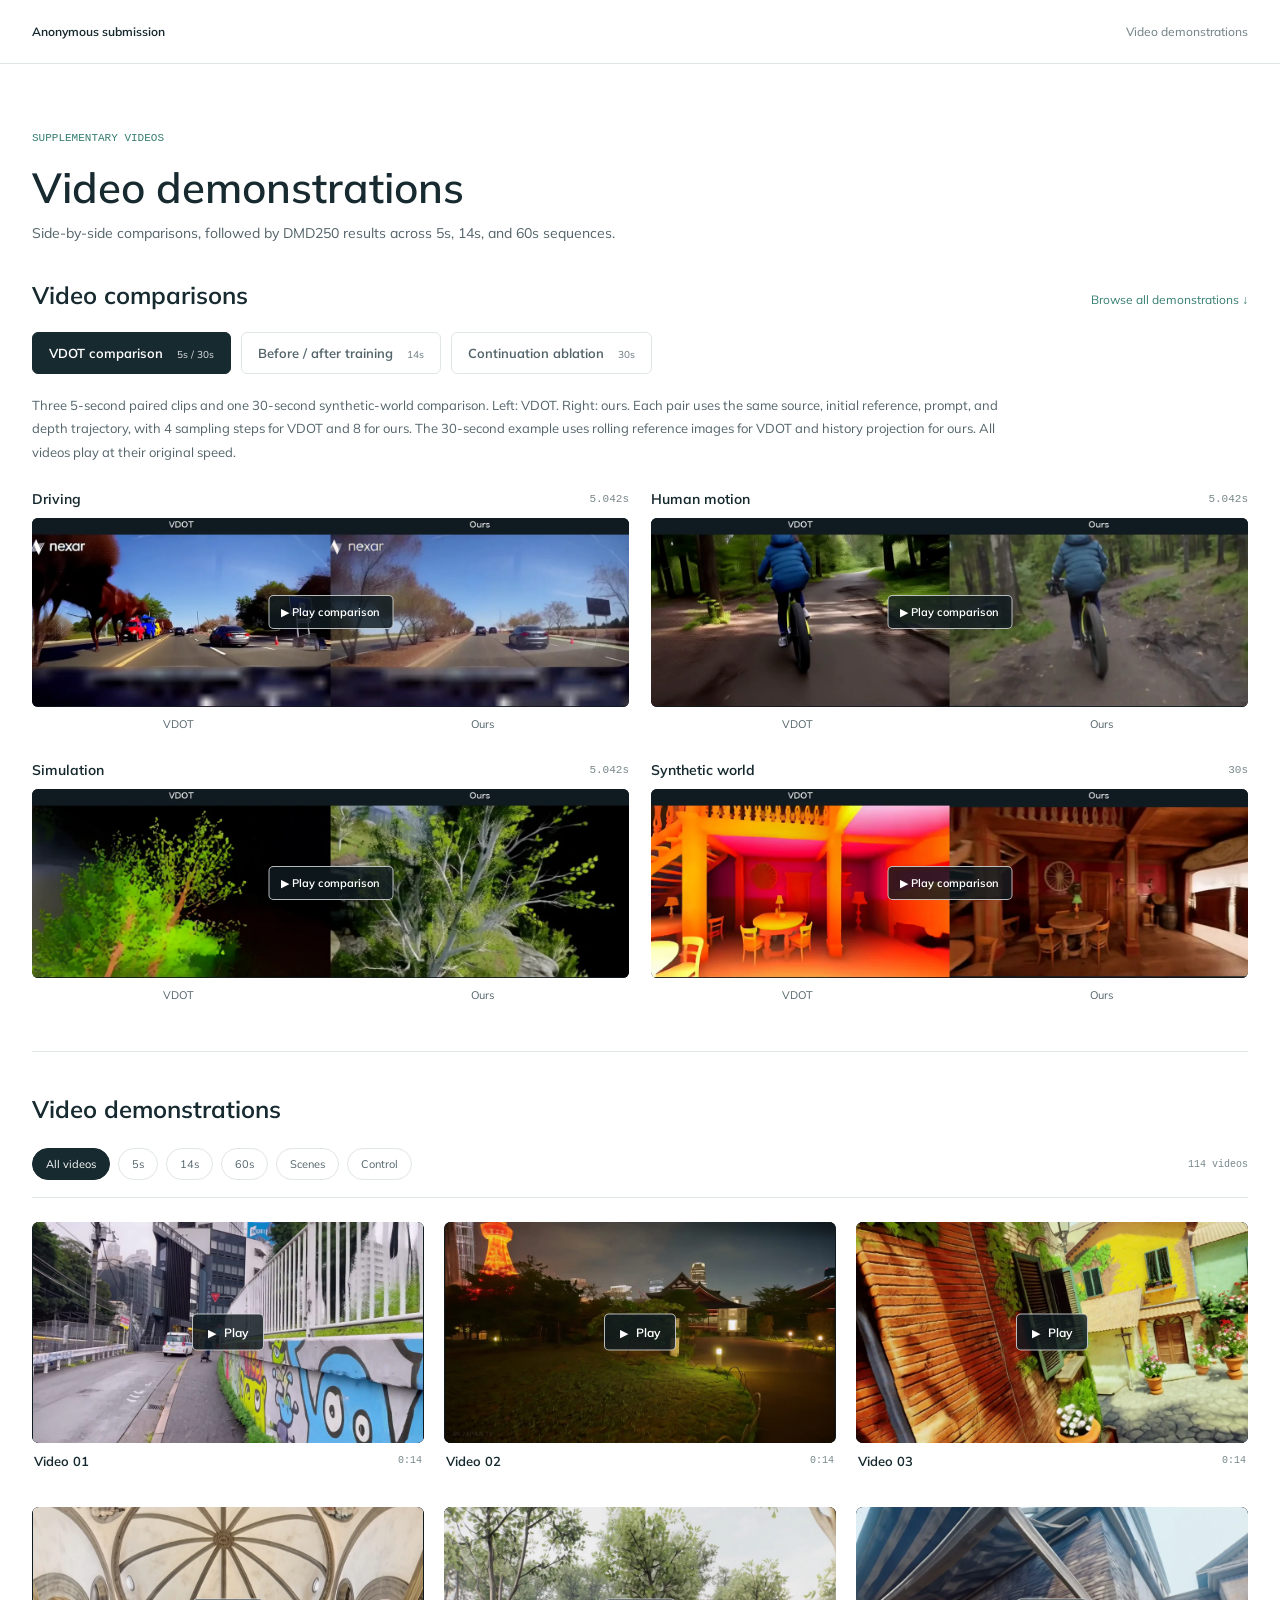
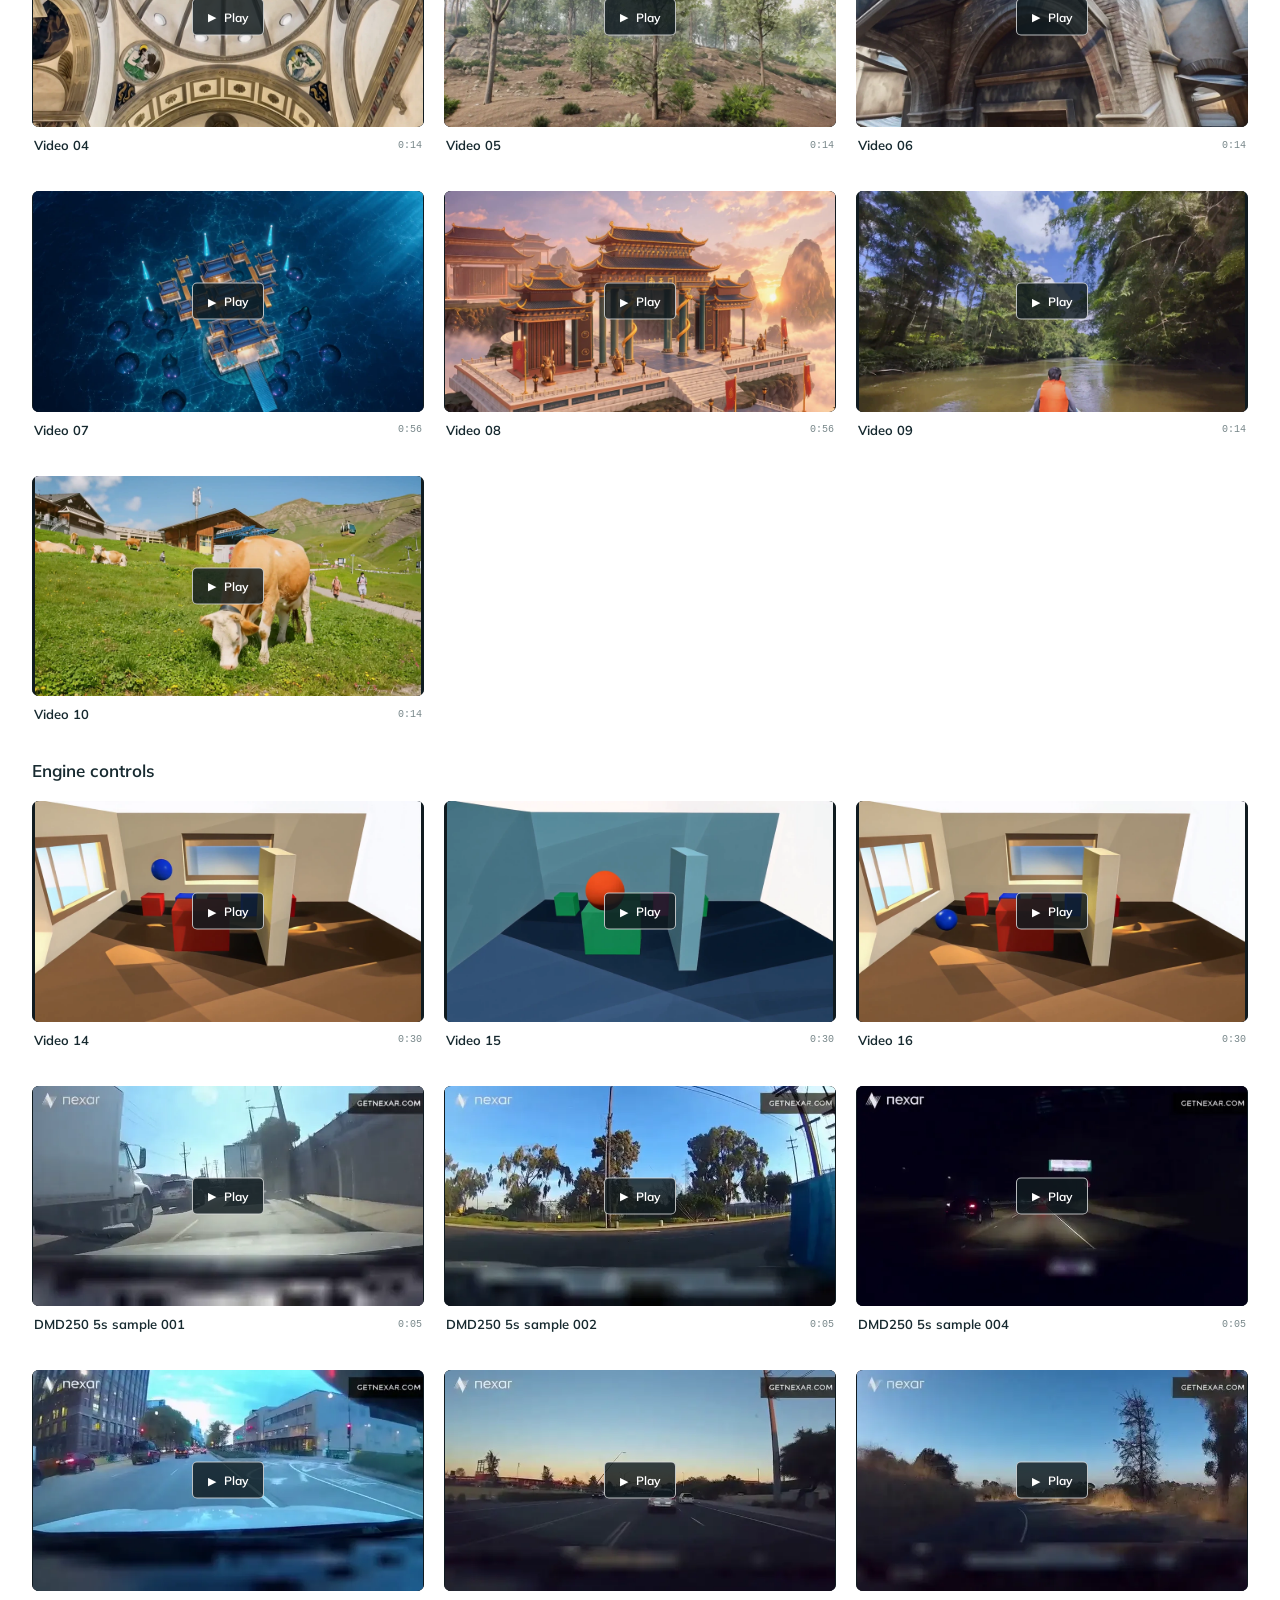
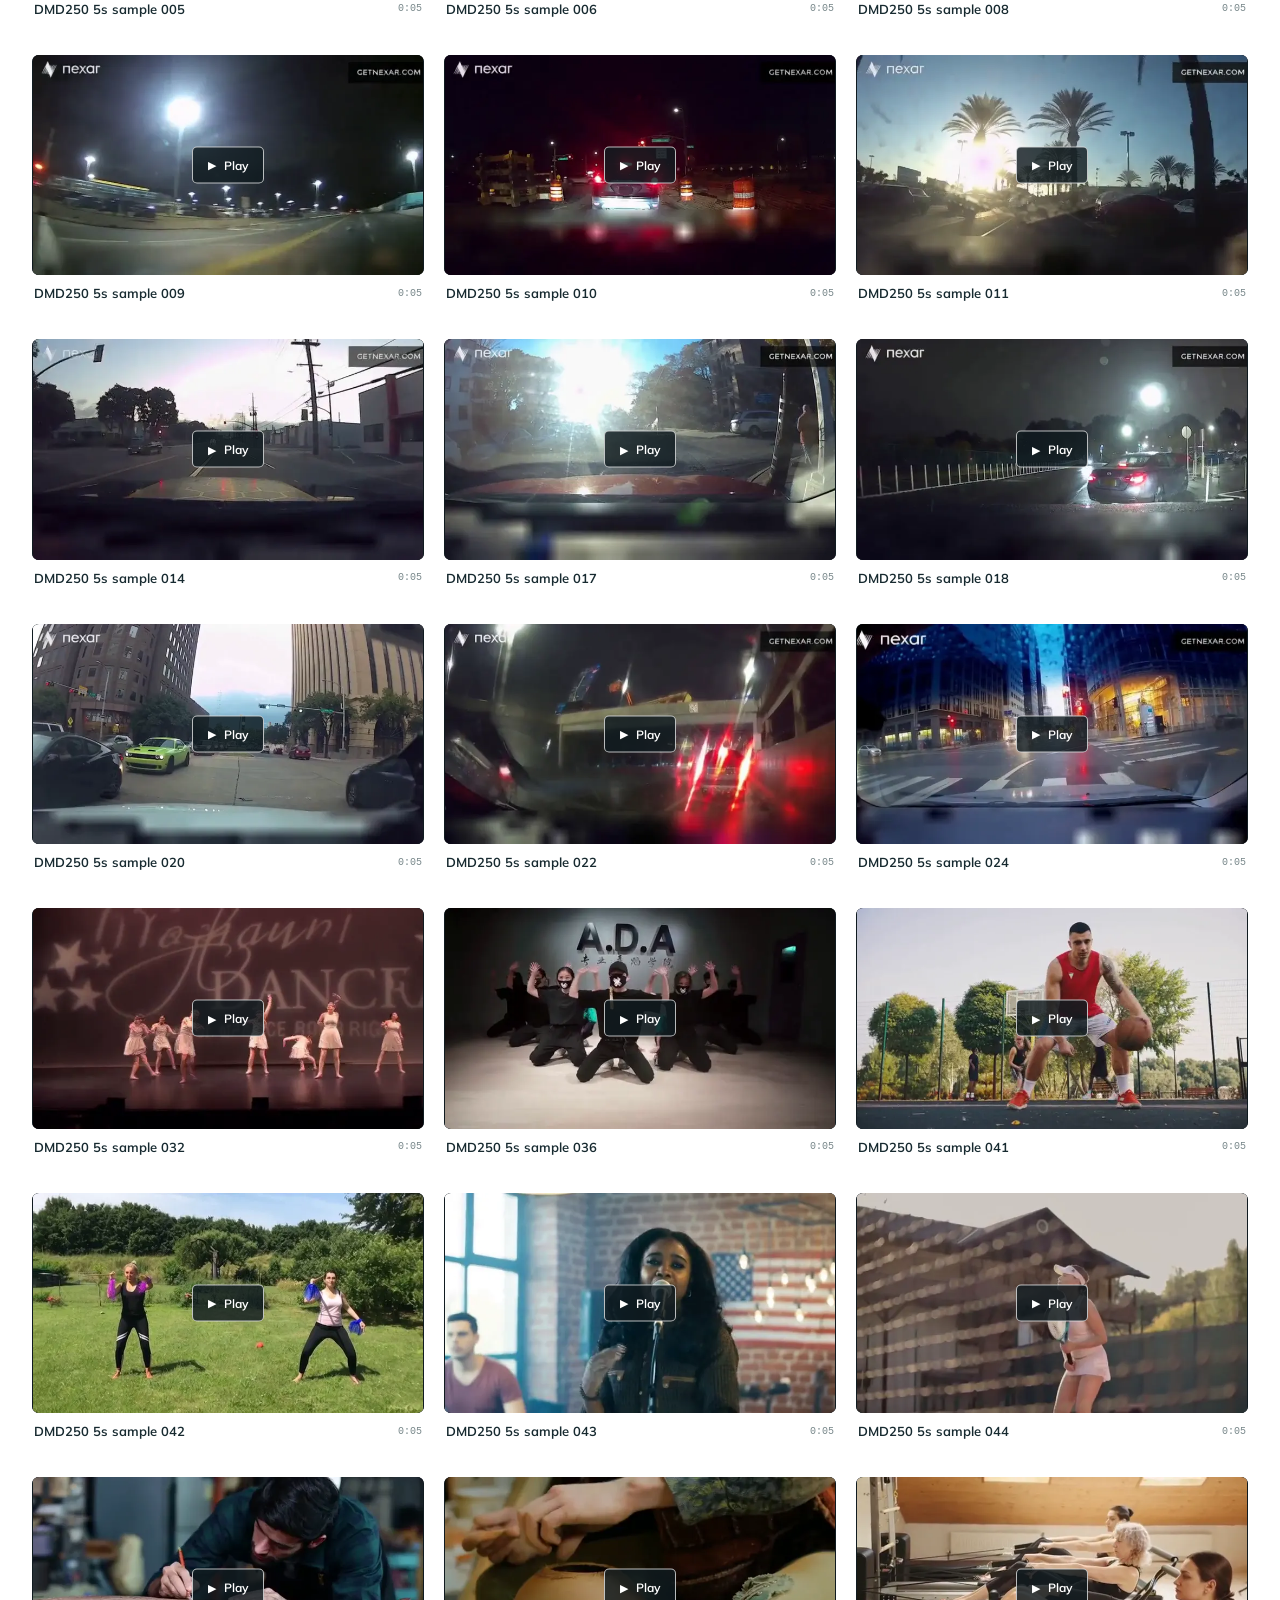
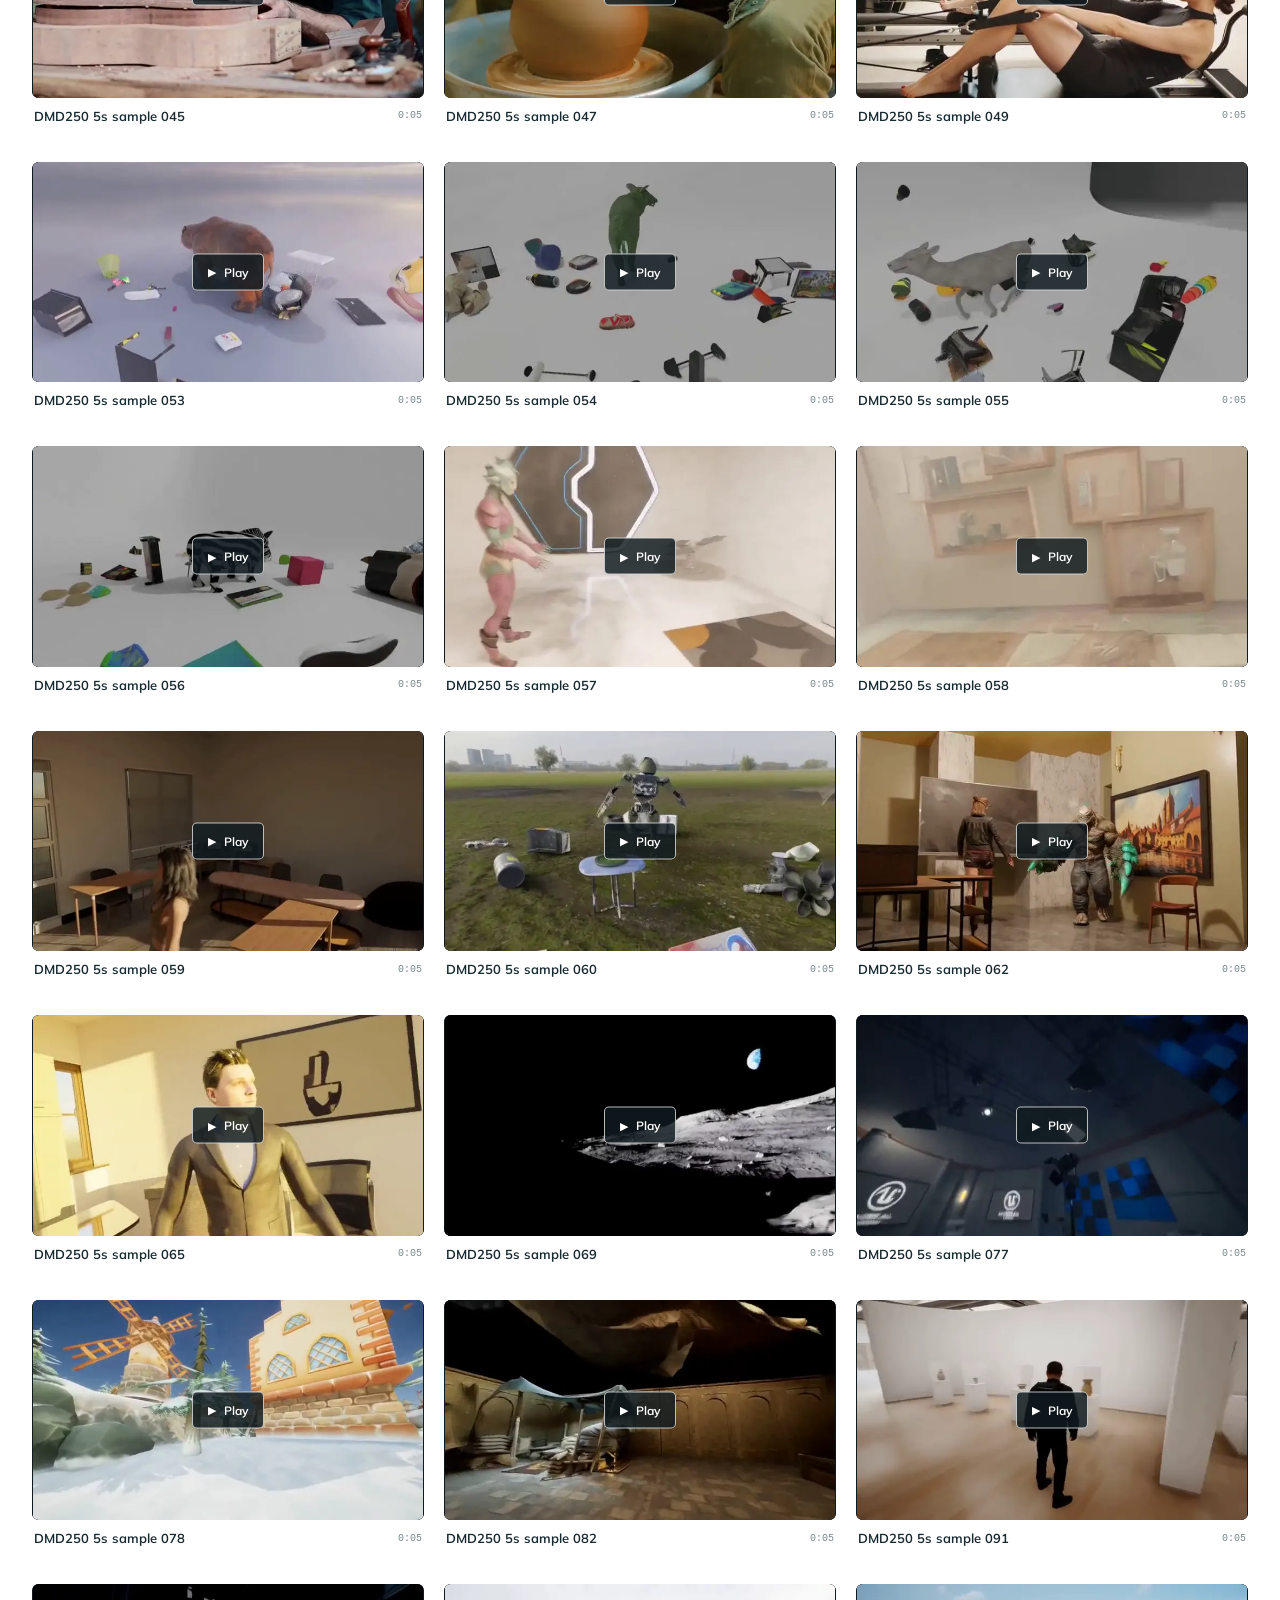
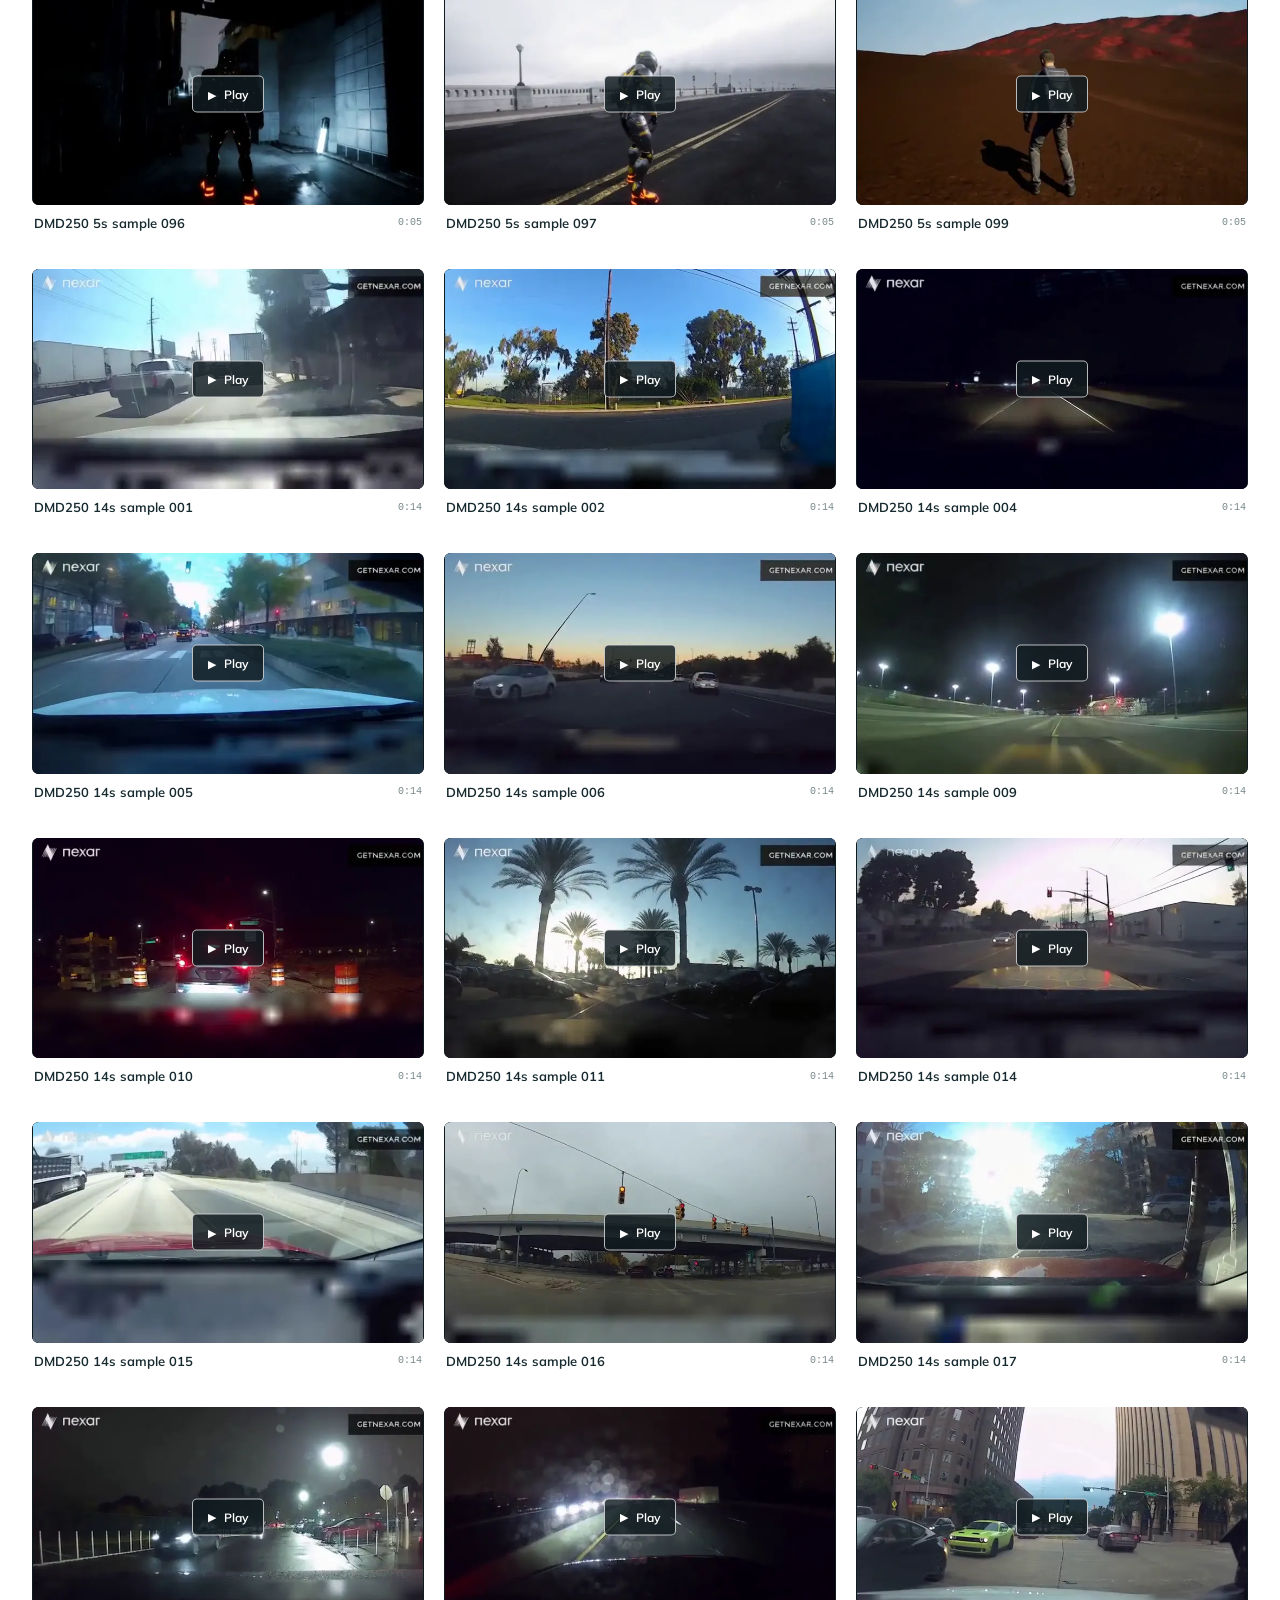
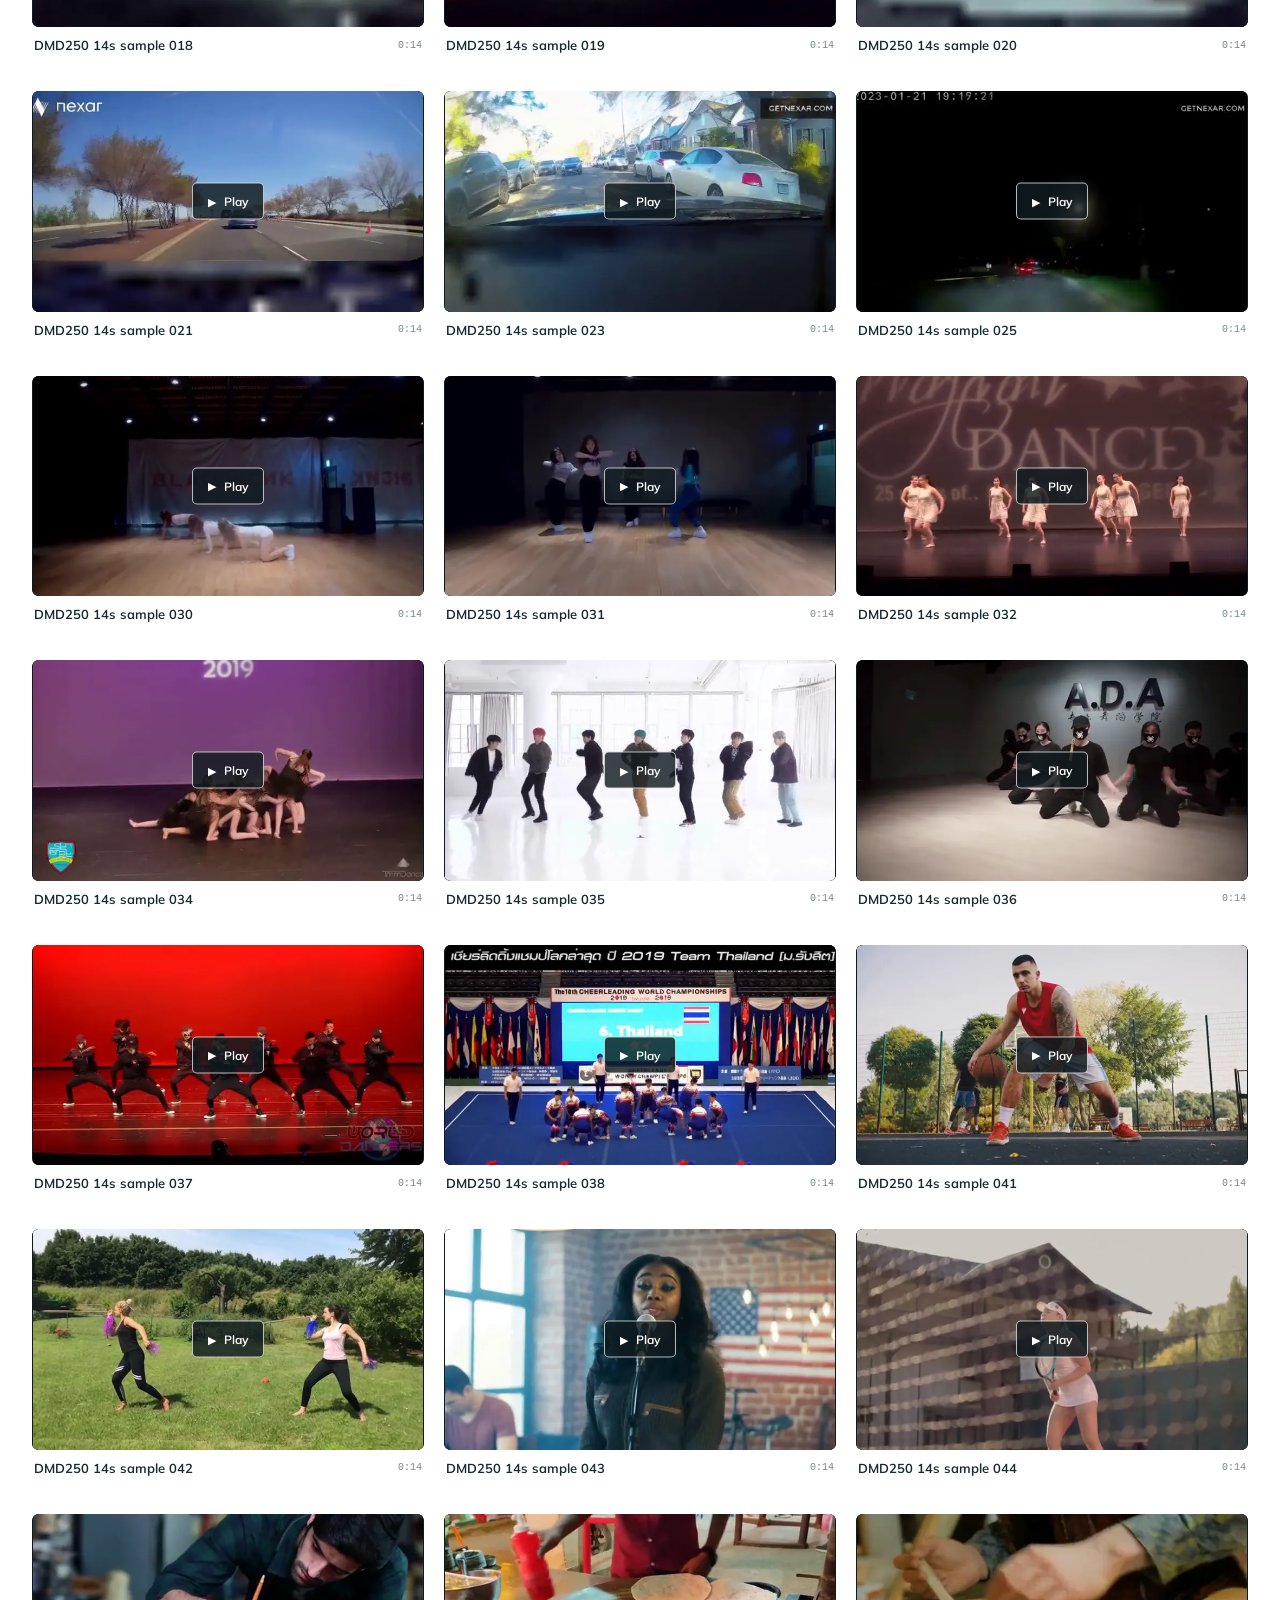
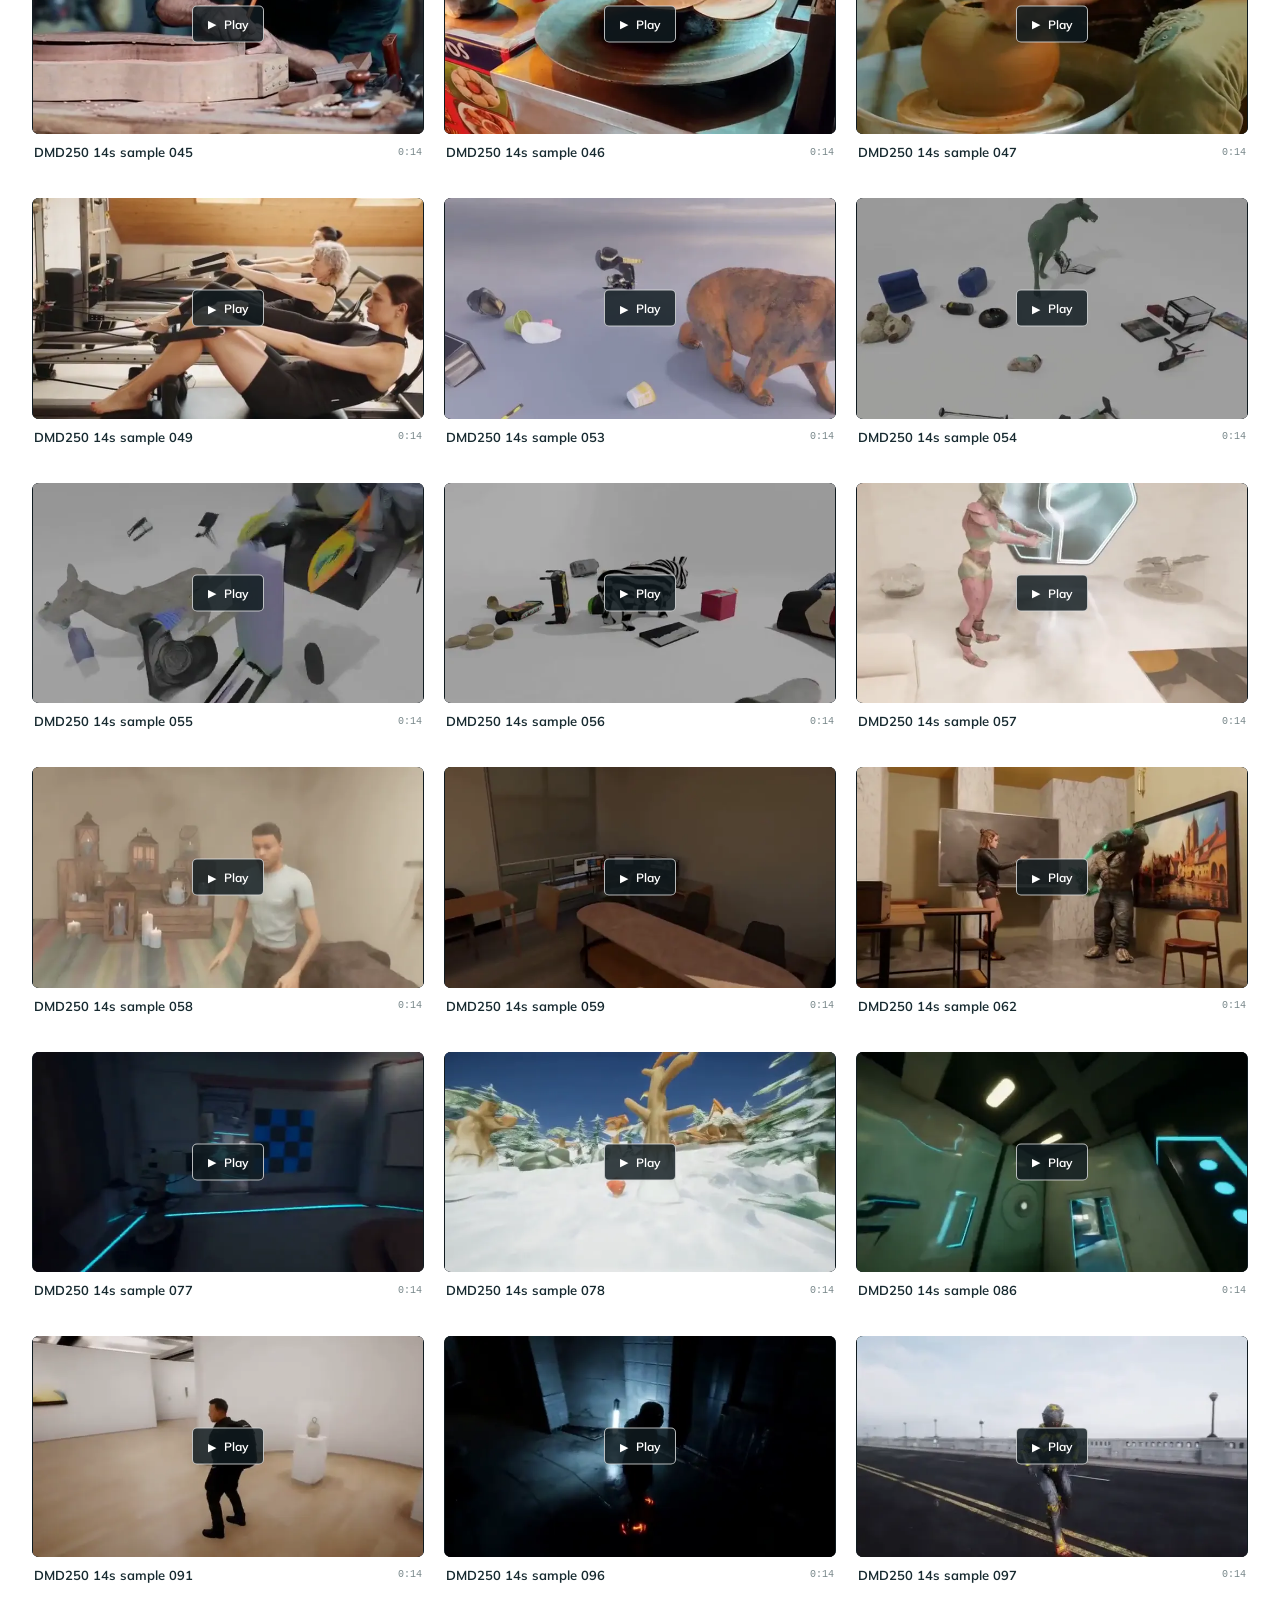
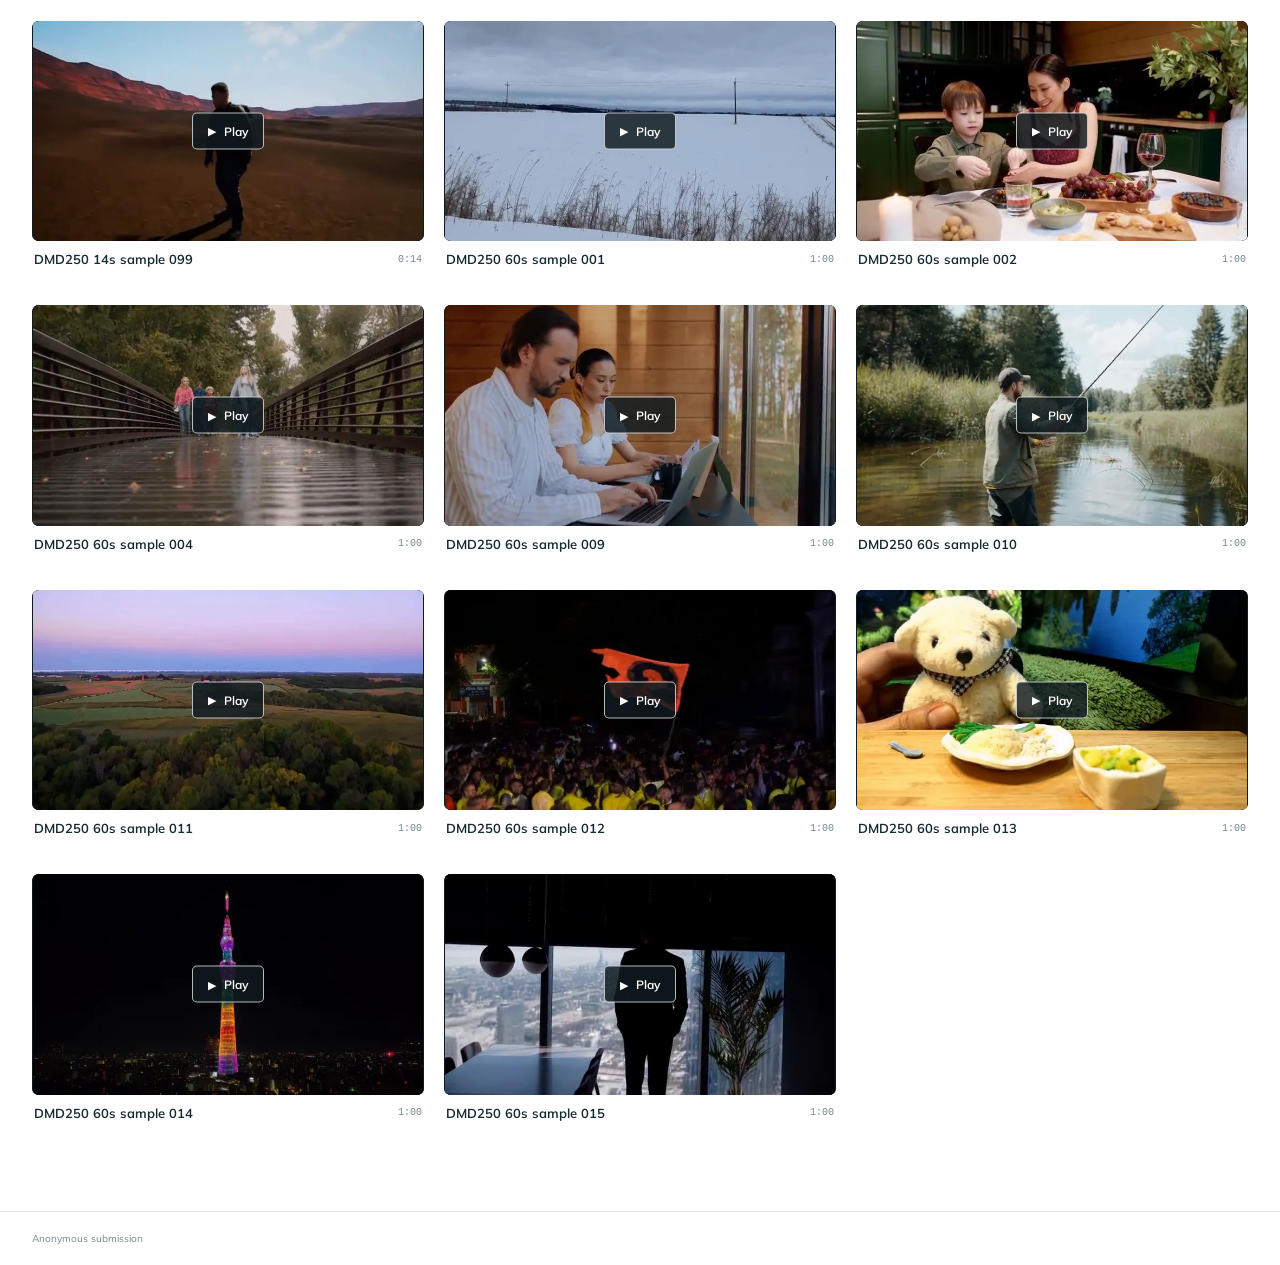
==== commit d1ce86c9: "Update selected VDOT comparison clips" ====
--- a/index.html
+++ b/index.html
@@ -14,8 +14,8 @@
   <link rel="stylesheet" href="anonymous.css">
   <script src="anonymous-media.js" defer></script>
   <script src="anonymous-dmd250-media.js" defer></script>
-  <script src="anonymous-comparison-media.js" defer></script>
-  <script src="anonymous-comparisons.js" defer></script>
+  <script src="anonymous-comparison-media.js?v=20261118-selection" defer></script>
+  <script src="anonymous-comparisons.js?v=20261118-selection" defer></script>
   <script src="anonymous.js" defer></script>
 </head>
 <body class="anonymous-page">
@@ -29,7 +29,7 @@
     <section class="anonymous-comparisons" id="comparisons" aria-labelledby="comparisons-title">
       <div class="comparison-heading"><h2 id="comparisons-title">Video comparisons</h2><a href="#demonstrations">Browse all demonstrations <span aria-hidden="true">&darr;</span></a></div>
       <div class="comparison-filters" role="group" aria-label="Choose a video comparison">
-        <button class="comparison-filter active" data-comparison="vdot" aria-pressed="true" aria-controls="comparison-grid">VDOT comparison <span>30s</span></button>
+        <button class="comparison-filter active" data-comparison="vdot" aria-pressed="true" aria-controls="comparison-grid">VDOT comparison <span>5s / 30s</span></button>
         <button class="comparison-filter" data-comparison="training" aria-pressed="false" aria-controls="comparison-grid">Before / after training <span>14s</span></button>
         <button class="comparison-filter" data-comparison="continuation" aria-pressed="false" aria-controls="comparison-grid">Continuation ablation <span>30s</span></button>
       </div>
